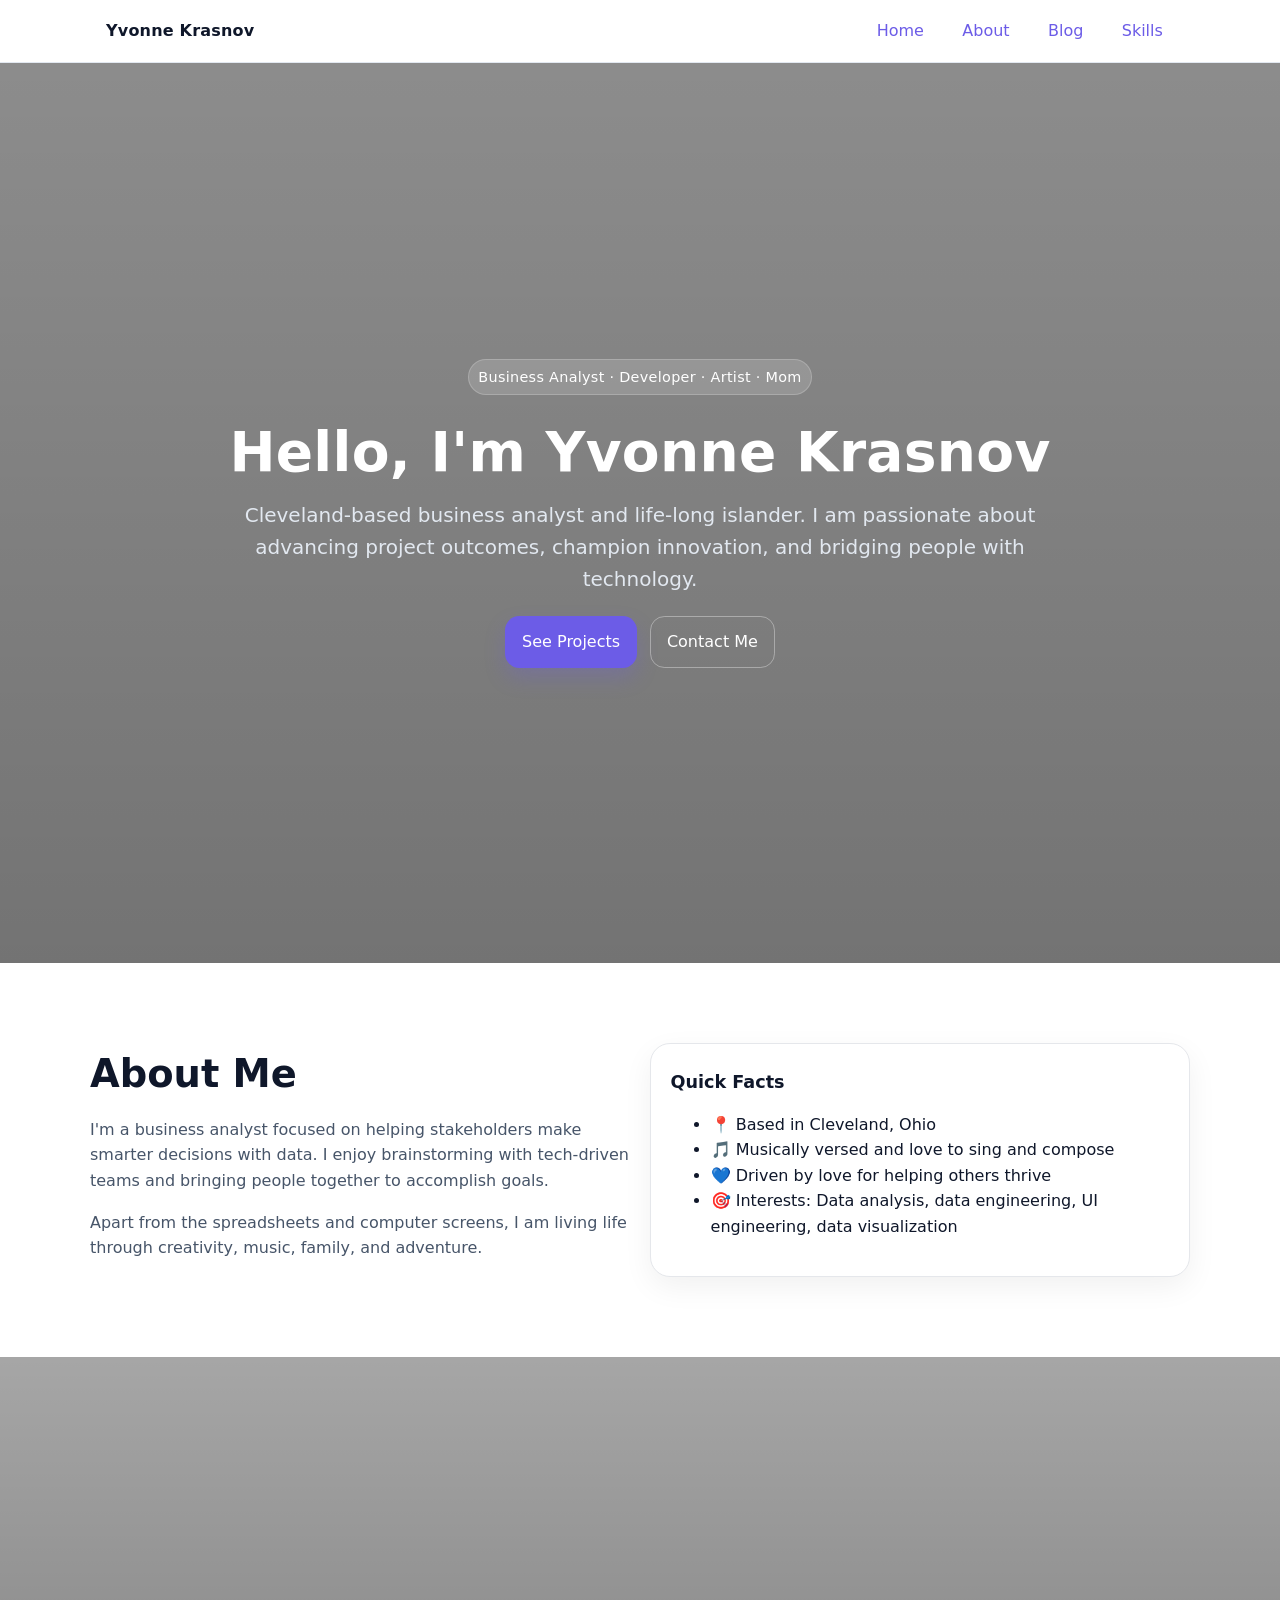
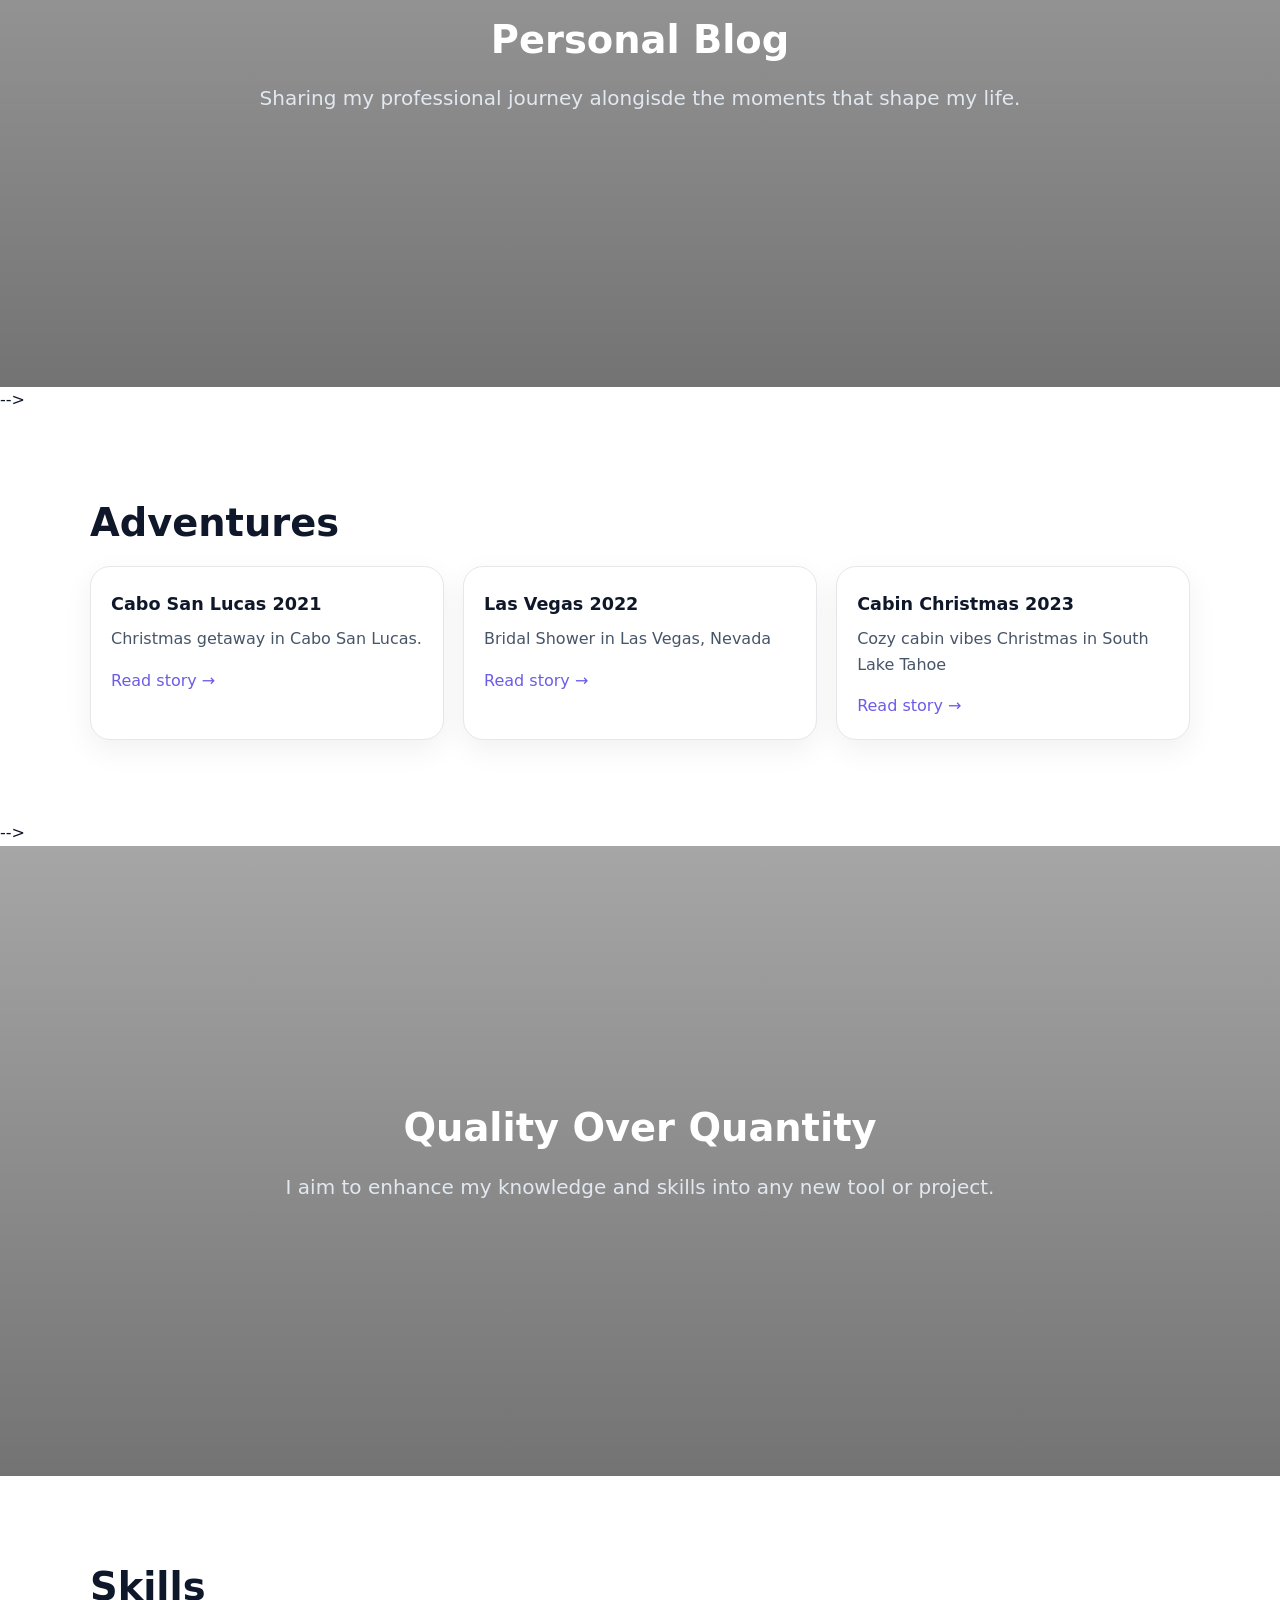
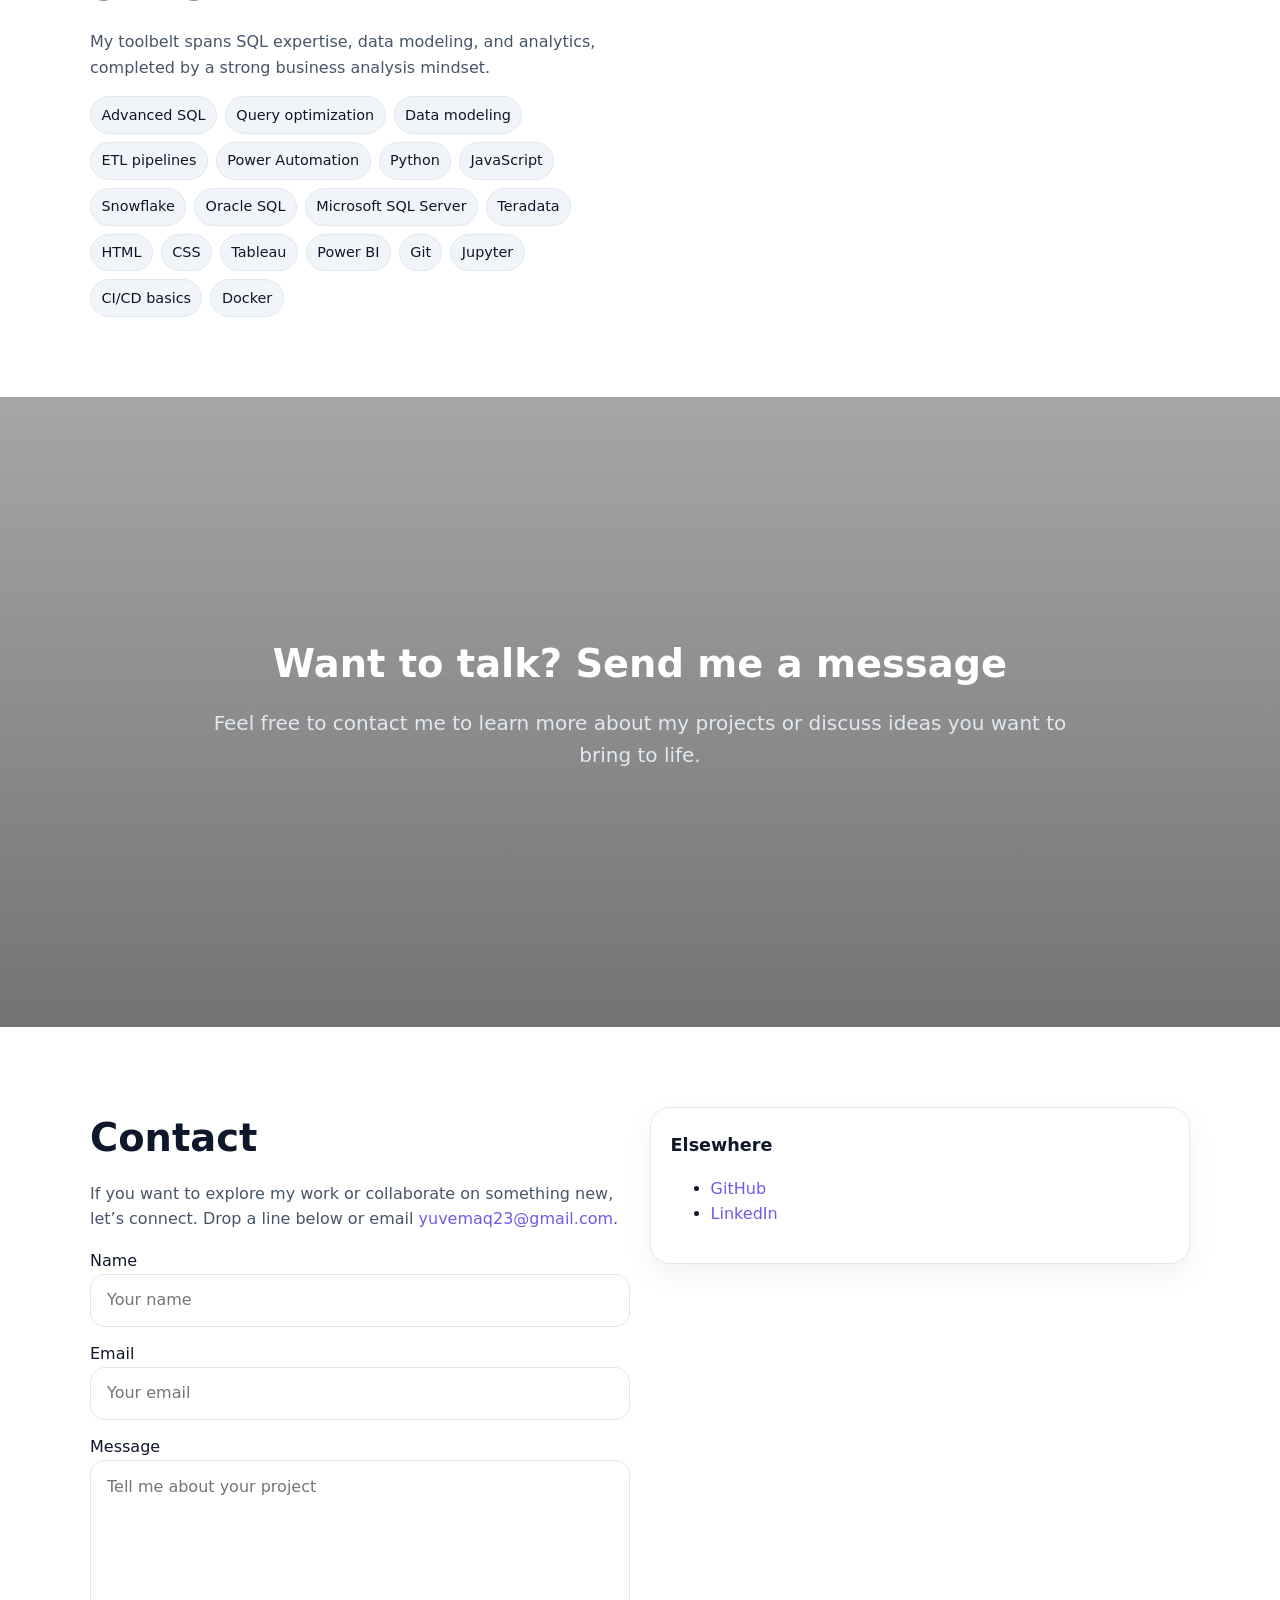
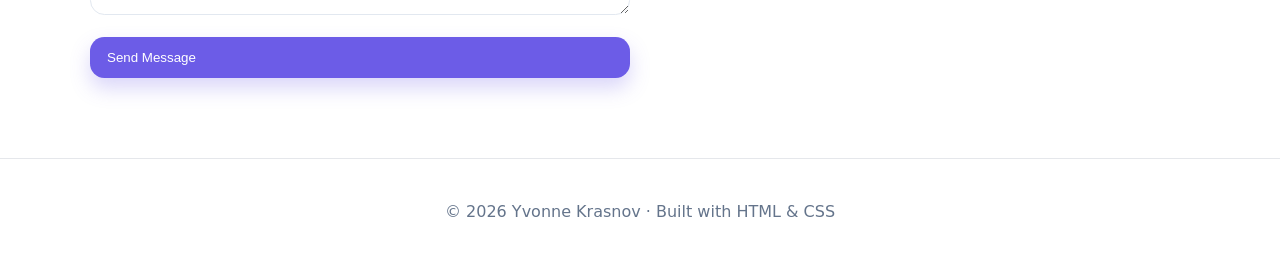
==== index.html @ e279a7be "Commit Changes" ====
<!DOCTYPE html>
<html lang="en-GB" prefix="og: http://ogp.me/ns#" class="is-chrome is-desktop">
<head>
  <meta charset="utf-8" />
  <meta name="viewport" content="width=device-width, initial-scale=1" />
  <title>YQK Portfolio</title>
  <link rel="icon" href="imag/ico.ico" type="image/x-icon">
  <meta name="description" content="Yvonne Mae Krasnov" />
  <style>
    :root{
      --bg-1: url('imag/Colorado.jpg');
      /* --bg-2: url('imag/computer.jpg'); */
      --bg-3: url('https://images.unsplash.com/photo-1544198365-3b50735043a4?q=80&w=1920&auto=format&fit=crop');
      --bg-4: url('https://images.unsplash.com/photo-1482192596544-9eb780fc7f66?q=80&w=1920&auto=format&fit=crop');

      --brand: #6c5ce7;
      --ink: #0f172a;
      --muted: #475569;
      --paper: #ffffff;
      --ring: rgba(108,92,231,.35);
    }

    /* Base styles */
    * { box-sizing: border-box; }
    html { scroll-behavior: smooth; }
    body {
      margin: 0;
      font: 16px/1.6 system-ui, -apple-system, Segoe UI, Roboto, "Helvetica Neue", Arial, "Noto Sans", "Apple Color Emoji", "Segoe UI Emoji";
      color: var(--ink);
      background: var(--paper);
    }

    a { color: var(--brand); text-decoration: none; }
    a:hover { text-decoration: underline; }

    /* Header */
    header {
      position: sticky; top: 0; z-index: 50;
      backdrop-filter: saturate(1.2) blur(10px);
      background: color-mix(in srgb, white 80%, transparent);
      border-bottom: 1px solid #e2e8f0;
    }
    .nav {
      max-width: 1100px; margin: 0 auto; padding: .75rem 1rem;
      display: flex; align-items: center; justify-content: space-between;
    }
    .brand { font-weight: 800; letter-spacing: .2px; }
    .menu { display: flex; gap: 1rem; }
    .menu a { padding: .4rem .7rem; border-radius: .7rem; }
    .menu a:hover { background: #f1f5f9; text-decoration: none; }

    /* Hero */
    .hero {
      min-height: 100svh; display: grid; place-items: center; text-align: center;
      color: white; position: relative;
      background: var(--bg-1) center/cover fixed no-repeat;
    }
    .hero::after{
      content:""; position:absolute; inset:0; background:linear-gradient(180deg, rgba(0,0,0,.45), rgba(0,0,0,.55));
    }
    .hero-inner{ position: relative; z-index: 1; max-width: 900px; padding: 2rem; }
    .tag { display:inline-block; padding:.35rem .6rem; background:rgba(255,255,255,.15); border:1px solid rgba(255,255,255,.2); border-radius:999px; font-size:.9rem; letter-spacing:.3px; }
    h1 { font-size: clamp(2rem, 4.3vw, 3.6rem); margin: .8rem 0 .2rem; letter-spacing: .3px; }
    .lead { font-size: clamp(1rem, 1.8vw, 1.25rem); color: #e2e8f0; margin-bottom: 1.3rem; }
    .cta {
      display: inline-flex; gap: .8rem; flex-wrap: wrap; justify-content:center;
    }
    .btn { display:inline-flex; align-items:center; gap:.5rem; border-radius: .9rem; padding:.75rem 1rem; border:1px solid rgba(255,255,255,.35); color:white; }
    .btn.primary { background: var(--brand); border-color: transparent; box-shadow: 0 10px 20px rgba(108,92,231,.25); }
    .btn:hover { filter: brightness(1.05); text-decoration: none; }

    /* Parallax sections */
    .parallax {
      min-height: 70svh; display: grid; place-items: center; text-align: center; color: white; position: relative;
      background: center/cover fixed no-repeat;
    }
    .parallax::after{ content:""; position:absolute; inset:0; background: linear-gradient(180deg, rgba(0,0,0,.35), rgba(0,0,0,.55)); }
    .parallax > .content { position: relative; z-index:1; padding: 3rem 1rem; max-width: 900px; }

    /* Content sections */
    section.content-block { padding: 5rem 1rem; }
    .wrap { max-width: 1100px; margin: 0 auto; }
    h2 { font-size: clamp(1.5rem, 3.6vw, 2.4rem); margin: 0 0 .75rem; }
    p { margin: 0 0 1rem; color: var(--muted); }

    /* Cards */
    .grid {
      display: grid; gap: 1.2rem; grid-template-columns: repeat(12, 1fr);
    }
    .col-4 { grid-column: span 4; }
    .col-6 { grid-column: span 6; }
    .card {
      background: white; border: 1px solid #e5e7eb; border-radius: 1.25rem; padding: 1.25rem;
      box-shadow: 0 10px 30px rgba(2,6,23,.06);
    }
    .card h3 { margin: .2rem 0 .5rem; font-size: 1.1rem; }

    /* Skills pills */
    .pills { display:flex; flex-wrap:wrap; gap:.5rem; }
    .pill { padding:.4rem .65rem; border-radius:999px; background:#f1f5f9; border:1px solid #e2e8f0; font-size:.9rem; }

    /* Footer */
    footer { padding: 2.5rem 1rem; border-top: 1px solid #e5e7eb; color: #64748b; text-align:center; }

    /* Forms */
    form { display:grid; gap: .9rem; }
    input, textarea { width:100%; padding:.8rem 1rem; border-radius:.9rem; border:1px solid #e2e8f0; font: inherit; }
    input:focus, textarea:focus { outline: 2px solid var(--ring); border-color: var(--brand); }

    /* Responsive */
    @media (max-width: 1024px){ .col-4{grid-column: span 6;} .col-6{grid-column: span 12;} }
    @media (max-width: 640px){ .grid{grid-template-columns: 1fr;} .col-4,.col-6{grid-column: auto;} }

    /* Accessibility: reduce motion */
    @media (prefers-reduced-motion: reduce){
      html { scroll-behavior: auto; }
      .btn, .card { transition: none !important; }
    }

    /* Mobile fallback: fixed backgrounds can be janky on some devices */
    @media (max-width: 767px){
      .hero, .parallax { background-attachment: scroll; }
    }
  </style>
</head>
<body>
  <header>
    <nav class="nav" aria-label="Primary">
      <div class="brand">Yvonne Krasnov</div>
      <div class="menu">
        <a href="#home">Home</a>
        <a href="#about">About</a>
        <a href="#blog">Blog</a>
        <!-- <a href="#projects">Projects</a> -->
        <a href="#skills">Skills</a>
      </div>
    </nav>
  </header>

  <!-- Hero Parallax -->
  <section class="hero" role="banner">
    <div class="hero-inner">
      <span class="tag">Business Analyst · Developer · Artist · Mom</span>
      <h1>Hello, I'm <span style="white-space:nowrap;">Yvonne Krasnov</span></h1>
      <p class="lead">Cleveland-based business analyst and life-long islander. I am passionate about advancing project outcomes, champion innovation, and bridging people with technology.</p>
      <div class="cta">
        <a class="btn primary" href="#projects" aria-label="See my projects">See Projects</a>
        <a class="btn" href="#contact" aria-label="Contact me">Contact Me</a>
      </div>
    </div>
  </section>

  <!-- About -->
  <section id="about" class="content-block">
    <div class="wrap grid">
      <div class="col-6">
        <h2>About Me</h2>
        <p>I'm a business analyst focused on helping stakeholders make smarter decisions with data. I enjoy brainstorming with tech-driven teams and bringing people together to accomplish goals.</p>
        <p>Apart from the spreadsheets and computer screens, I am living life through creativity, music, family, and adventure.</p>
      </div>
      <div class="col-6">
        <div class="card" aria-label="Quick facts">
          <h3>Quick Facts</h3>
          <ul>
            <li>📍 Based in Cleveland, Ohio</li>
            <li>🎵 Musically versed and love to sing and compose</li>
            <li>💙 Driven by love for helping others thrive</li>
            <li>🎯 Interests: Data analysis, data engineering, UI engineering, data visualization</li>
          </ul>
        </div>
      </div>
    </div>
  </section>

  <!-- Parallax Panel 2 -->
  <!-- <section class="parallax" style="background-image: var(--bg-2);">
    <div class="content">
      <h2>Personal Projects</h2>
      <p class="lead">I'm always thinking of ways to make others' lives easier. As a result, many of my personal projects are created with practical applications in mind. Of course, my creative side allows me to balance practicality with imaginative exploration.</p>
    </div>
  </section> -->

  <!-- Projects -->
  <!-- <section id="projects" class="content-block" aria-labelledby="projects-title">
    <div class="wrap">
      <h2 id="projects-title">Selected Projects</h2>
      <div class="grid">
        <article class="card col-4">
          <h3>Project One</h3>
          <p>NANI</p>
          <a href="#">View case study →</a>
        </article>
        <article class="card col-4">
          <h3>Project Two</h3>
          <p>Project two.</p>
          <a href="#">View project →</a>
        </article>
        <article class="card col-4">
          <h3>Project Three</h3>
          <p>Project three.</p>
          <a href="#">View repo →</a>
        </article>
      </div>
    </div>
  </section> -->

  <!-- Parallax Panel 3 -->
  <section class="parallax" style="background-image: url(imag/japanesegarden.jpg);">
    <div class="content">
      <h2>Personal Blog</h2>
      <p class="lead">Sharing my professional journey alongisde the moments that shape my life.</p>
    </div>
  </section> -->

  <!-- Blog -->
  <section id="blog" class="content-block" aria-labelledby="blog-title">
    <div class="wrap">
      <h2 id="blog-title">Adventures</h2>
      <div class="grid">
        <article class="card col-4">
          <h3>Cabo San Lucas 2021</h3>
          <p>Christmas getaway in Cabo San Lucas.</p>
          <a href="cabos_blog.html">Read story →</a>
        </article>
        <article class="card col-4">
          <h3>Las Vegas 2022</h3>
          <p>Bridal Shower in Las Vegas, Nevada</p>
          <a href="las_vegas_blog.html">Read story →</a>
        </article>
        <article class="card col-4">
          <h3>Cabin Christmas 2023</h3>
          <p>Cozy cabin vibes Christmas in South Lake Tahoe</p>
          <a href="cabin_christmas.html">Read story →</a>
        </article>
      </div>
    </div>
  </section> -->

  <!-- Parallax Panel 4 -->
  <section class="parallax" style="background-image: url(imag/meditate.jpg);">
    <div class="content">
      <h2>Quality Over Quantity</h2>
      <p class="lead">I aim to enhance my knowledge and skills into any new tool or project.</p>
    </div>
  </section>

  <!-- Skills -->
  <section id="skills" class="content-block">
    <div class="wrap grid">
      <div class="col-6">
        <h2>Skills</h2>
        <p>My toolbelt spans SQL expertise, data modeling, and analytics, completed by a strong business analysis mindset.</p>
        <div class="pills" aria-label="Skill list">
          <span class="pill">Advanced SQL</span>
          <span class="pill">Query optimization</span>
          <span class="pill">Data modeling</span>
          <span class="pill">ETL pipelines</span>
          <span class="pill">Power Automation</span>
          <span class="pill">Python</span>
          <span class="pill">JavaScript</span>
          <span class="pill">Snowflake</span>
          <span class="pill">Oracle SQL</span>
          <span class="pill">Microsoft SQL Server</span>
          <span class="pill">Teradata</span>
          <span class="pill">HTML</span>
          <span class="pill">CSS</span>
          <span class="pill">Tableau</span>
          <span class="pill">Power BI</span>
          <span class="pill">Git</span>
          <span class="pill">Jupyter</span>
          <span class="pill">CI/CD basics</span>
          <span class="pill">Docker</span>
        </div>
      </div>
      <!-- <div class="col-6">
        <div class="card">
          <h3>Services</h3>
          <ul>
            <li>UX engineering & prototyping</li>
            <li>Design systems & component libraries</li>
            <li>Performance + accessibility audits</li>
          </ul>
        </div>
      </div>
    </div> -->
  </section>

  <!-- Parallax Panel 4 -->
  <section class="parallax" style="background-image: url(imag/computer.jpg);">
    <div class="content">
      <h2>Want to talk? Send me a message</h2>
      <p class="lead">Feel free to contact me to learn more about my projects or discuss ideas you want to bring to life.</p>
    </div>
  </section>

  <!-- Contact -->
  <section id="contact" class="content-block">
    <div class="wrap grid">
      <div class="col-6">
        <h2>Contact</h2>
        <p>If you want to explore my work or collaborate on something new, let’s connect. Drop a line below or email <a href="mailto:yuvemaq23@gmail.com">yuvemaq23@gmail.com</a>.</p>
        <form onsubmit="event.preventDefault(); alert('Thanks! This demo form does not submit.');">
          <label>
            <span class="sr-only">Name</span>
            <input type="text" name="name" placeholder="Your name" required />
          </label>
          <label>
            <span class="sr-only">Email</span>
            <input type="email" name="email" placeholder="Your email" required />
          </label>
          <label>
            <span class="sr-only">Message</span>
            <textarea name="message" rows="5" placeholder="Tell me about your project" required></textarea>
          </label>
          <button class="btn primary" type="submit">Send Message</button>
        </form>
      </div>
      <div class="col-6">
        <div class="card">
          <h3>Elsewhere</h3>
          <ul>
            <li><a href="https://github.com/yuvemaq">GitHub</a></li>
            <li><a href="https://www.linkedin.com/in/yvonnemaek/">LinkedIn</a></li>
          </ul>
        </div>
      </div>
    </div>
  </section>

  <footer>
    © <span id="y"></span> Yvonne Krasnov · Built with HTML & CSS
  </footer>

  <script>
    // Tiny helper to keep the footer year current (no framework needed)
    document.getElementById('y').textContent = new Date().getFullYear();
  </script>
</body>
</html>
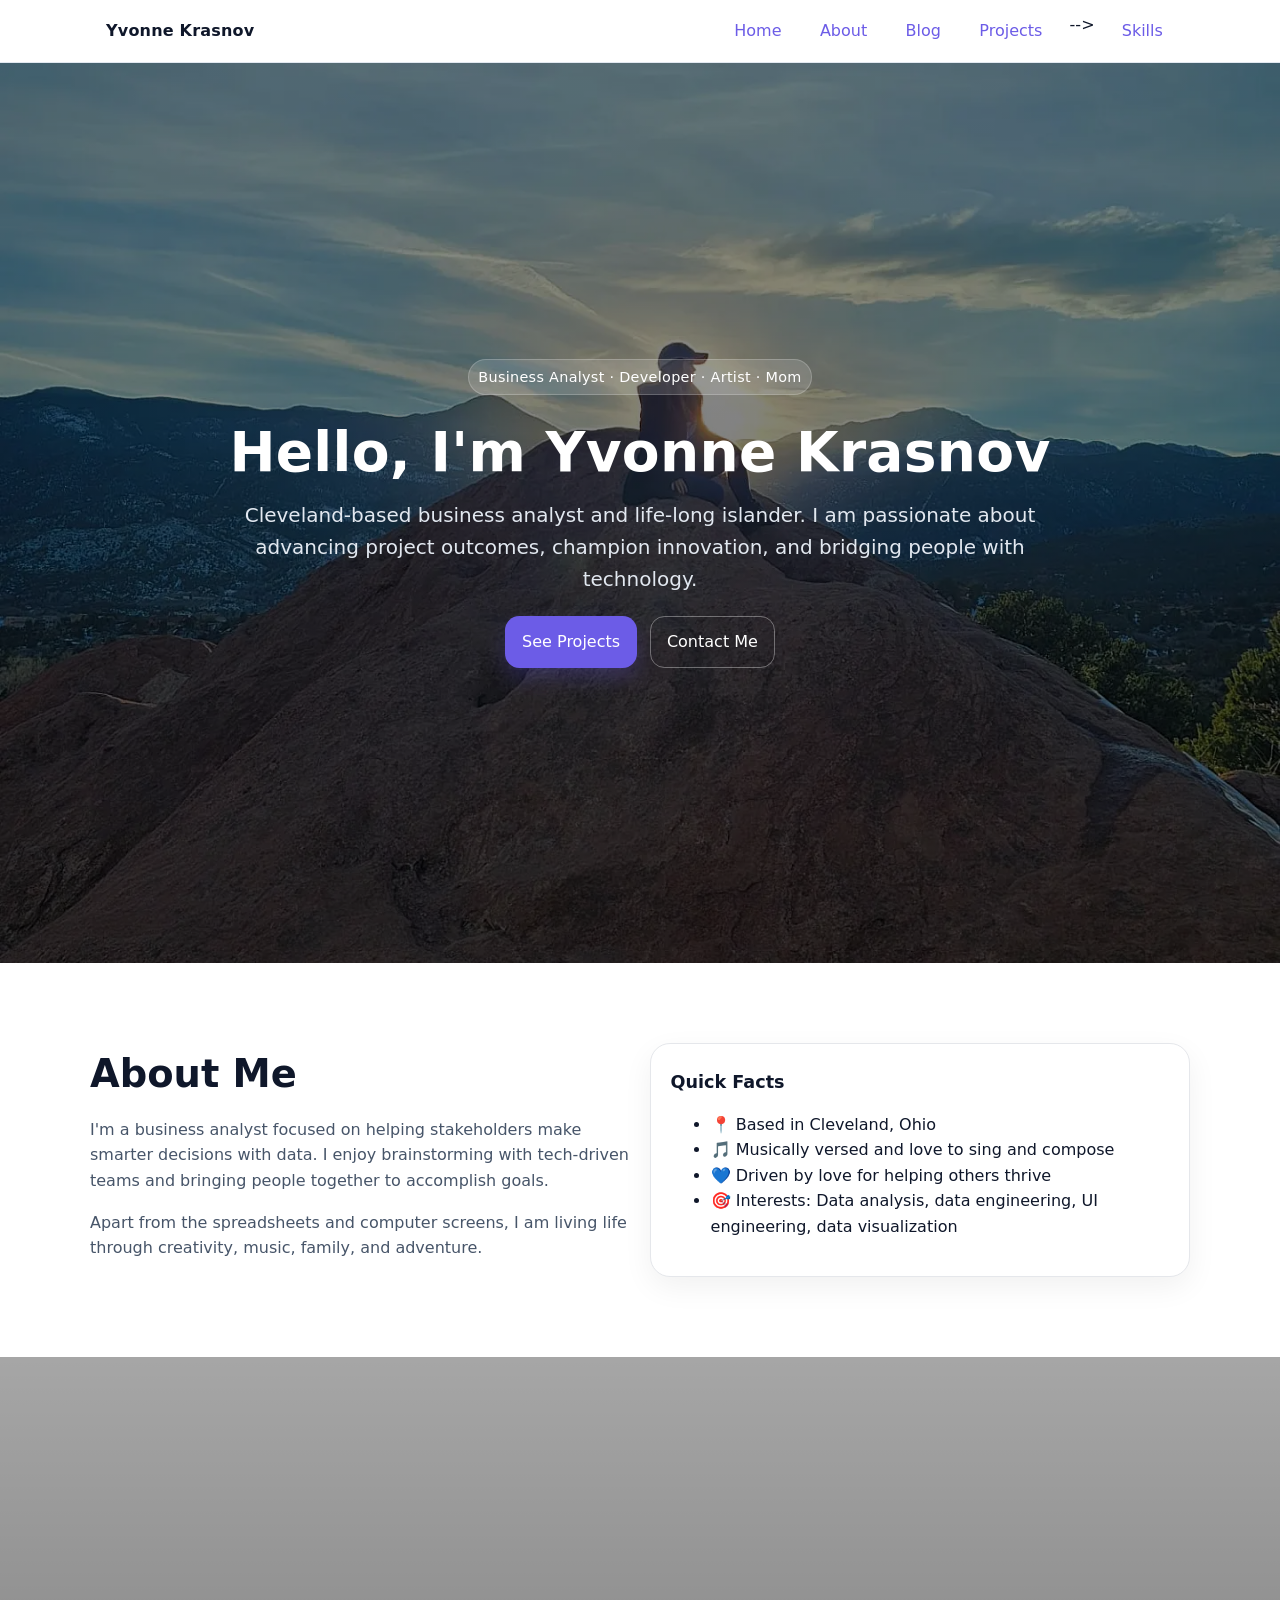
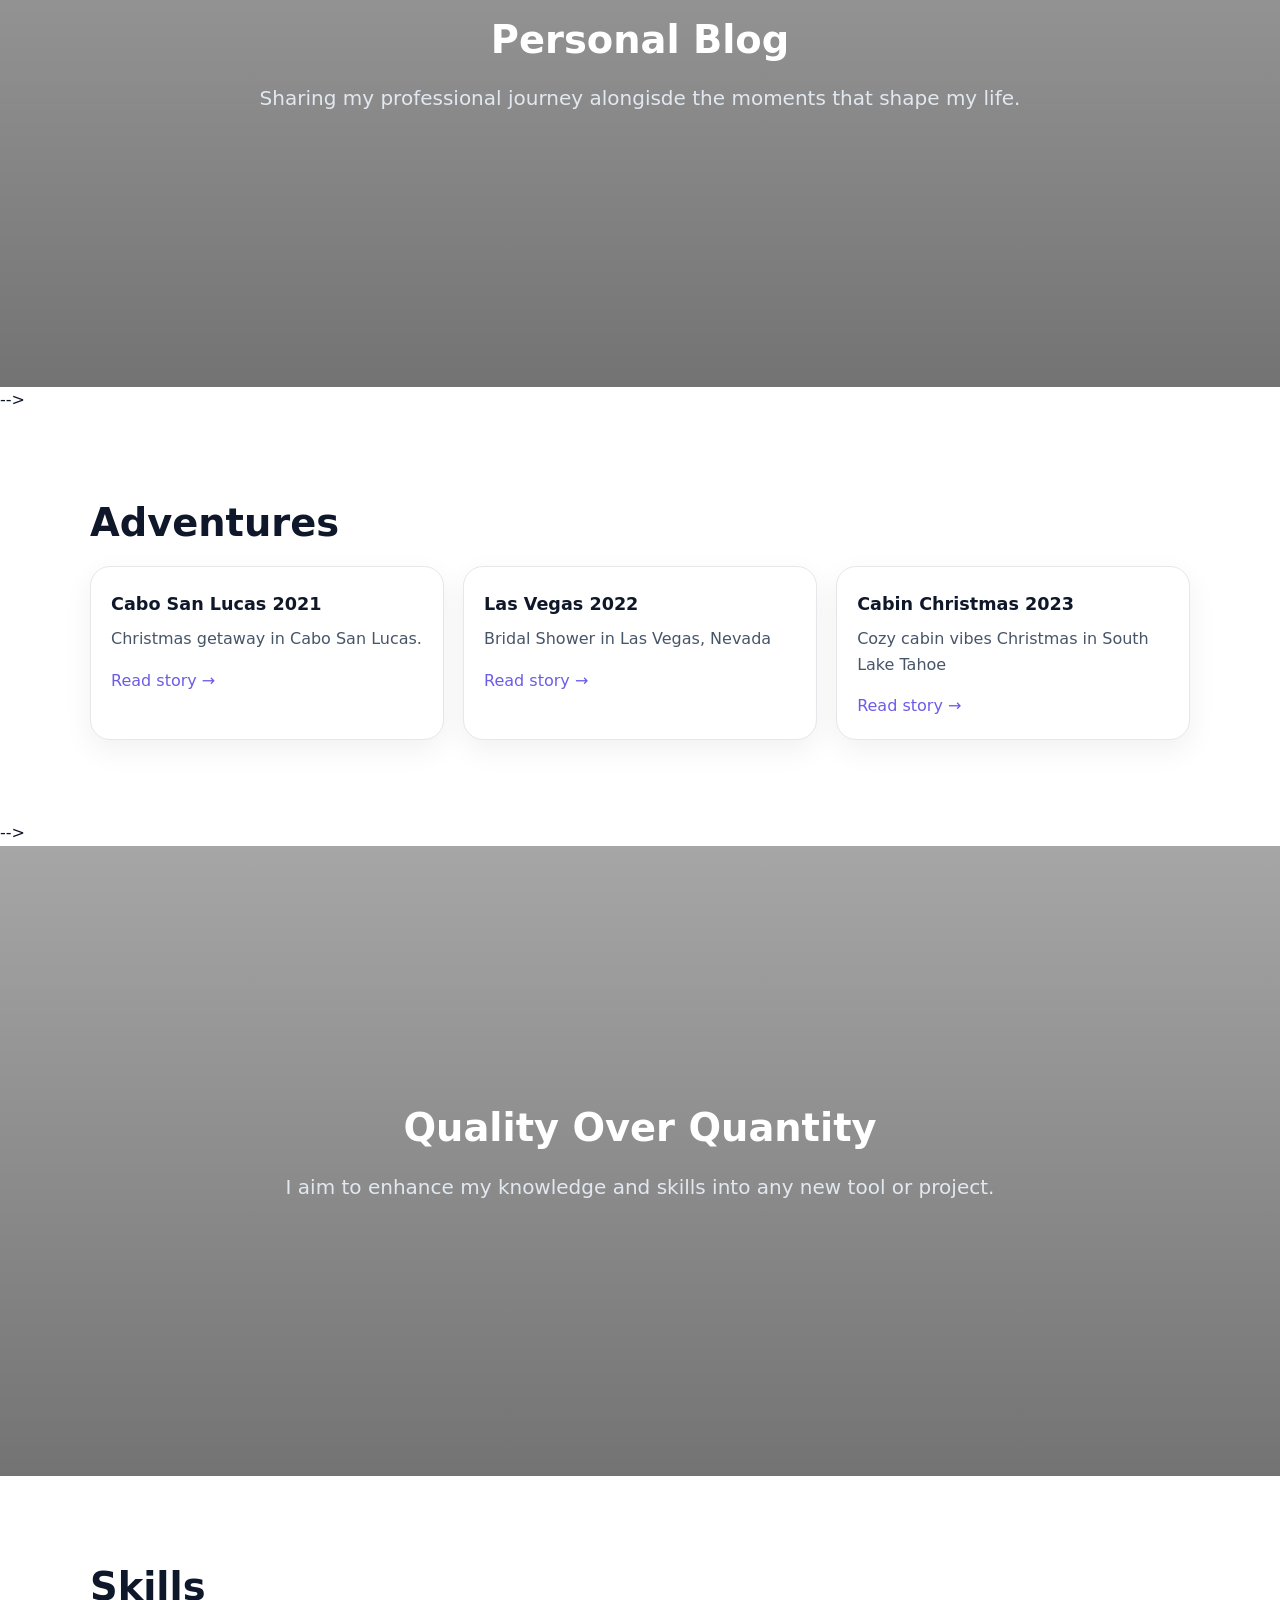
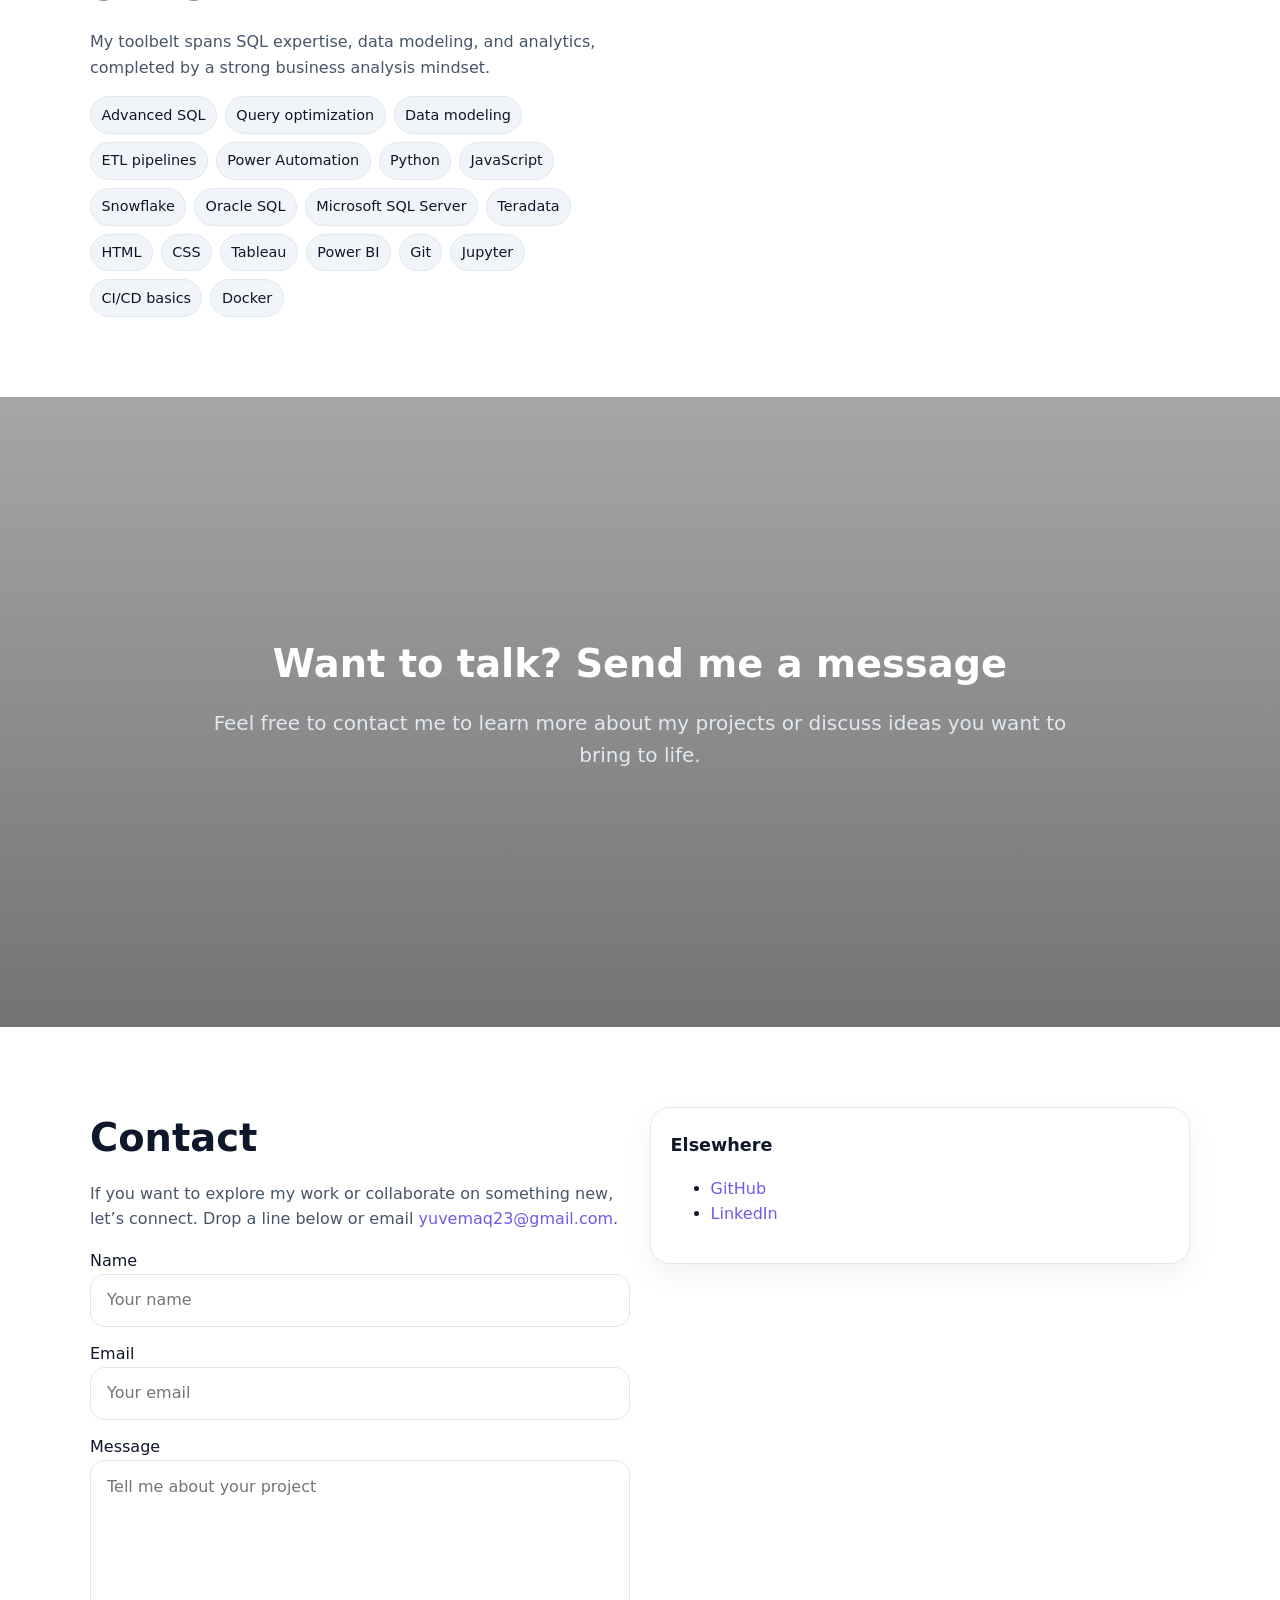
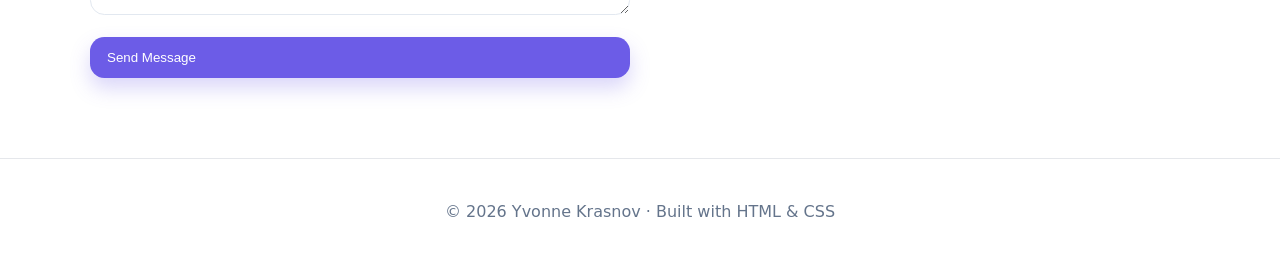
==== commit 3bd8ba66: "Update index.html" ====
--- a/index.html
+++ b/index.html
@@ -131,7 +131,7 @@
         <a href="#home">Home</a>
         <a href="#about">About</a>
         <a href="#blog">Blog</a>
-        <!-- <a href="#projects">Projects</a> -->
+         <a href="#projects">Projects</a> -->
         <a href="#skills">Skills</a>
       </div>
     </nav>
@@ -337,3 +337,4 @@
   </script>
 </body>
 </html>
+
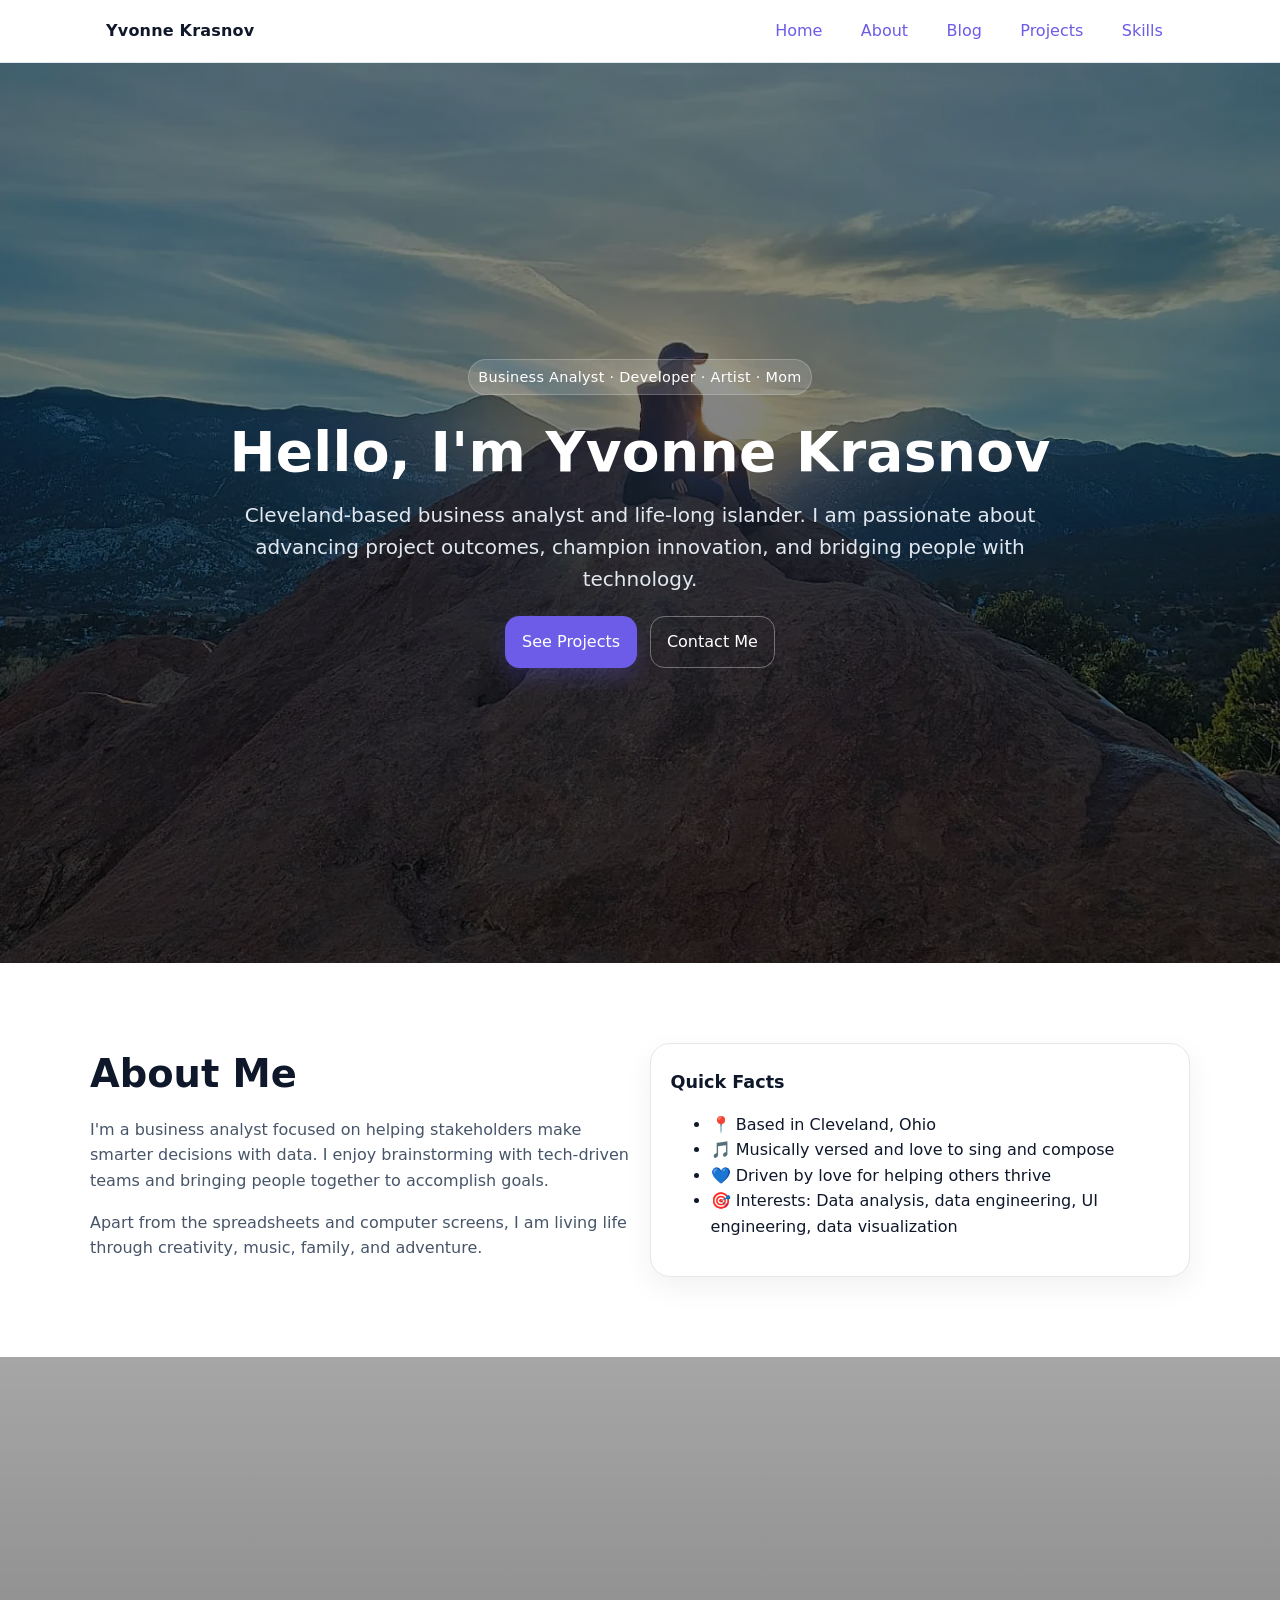
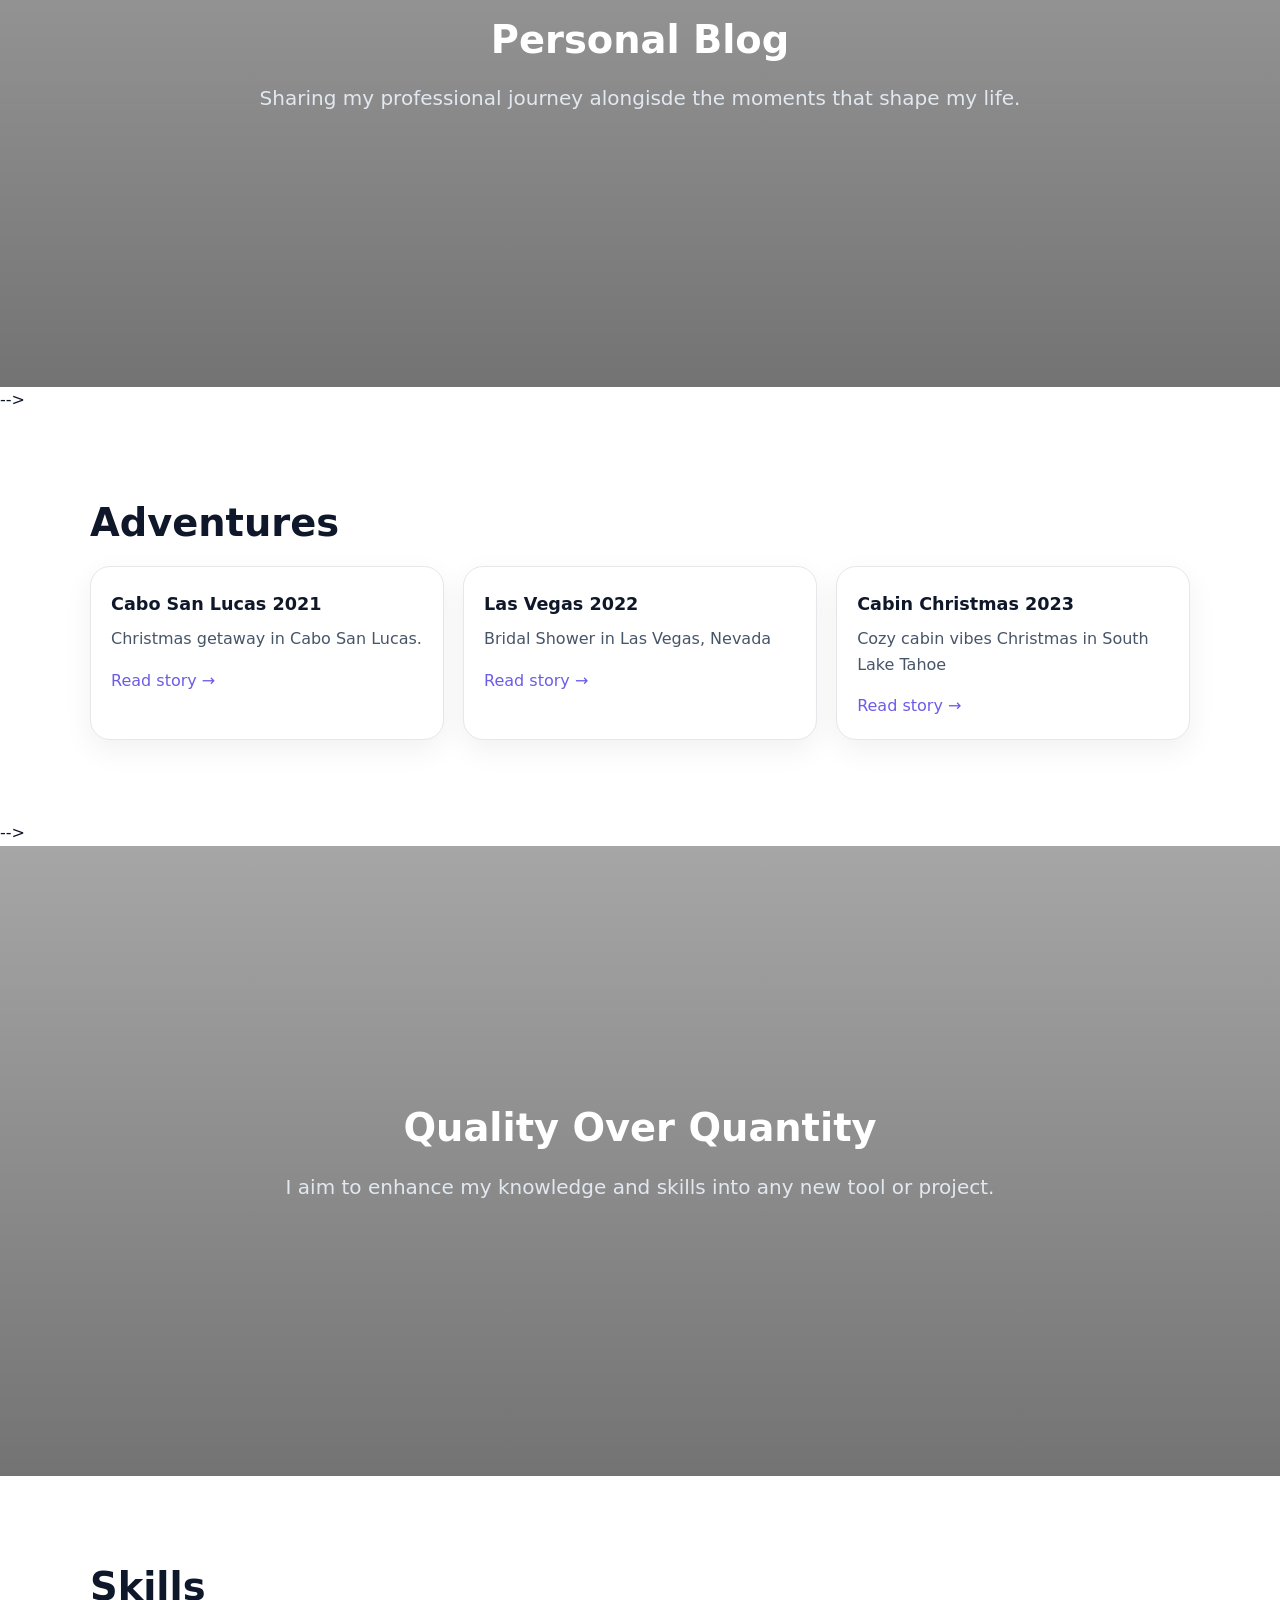
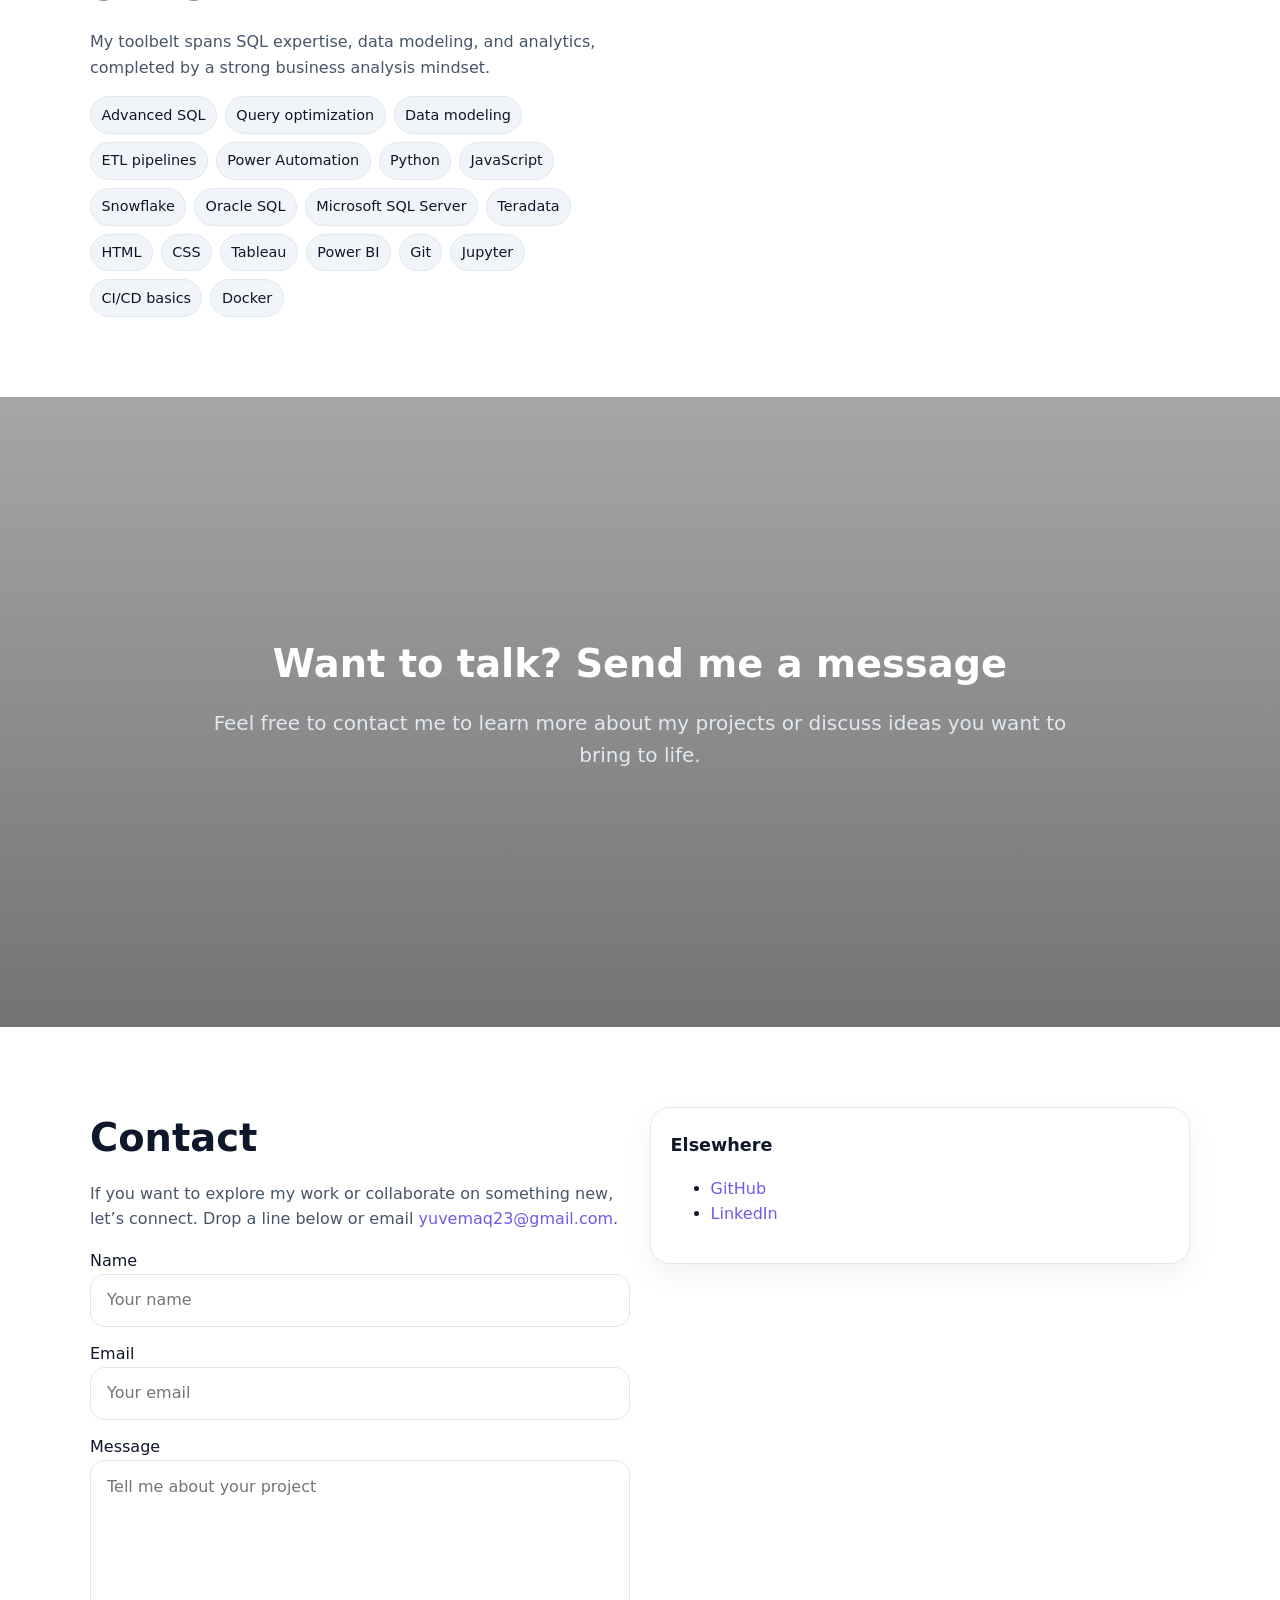
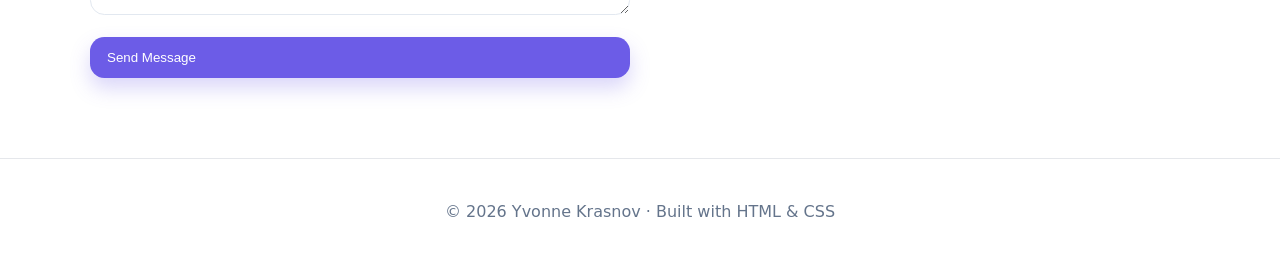
==== commit caa9cbc5: "Update index.html" ====
--- a/index.html
+++ b/index.html
@@ -131,7 +131,7 @@
         <a href="#home">Home</a>
         <a href="#about">About</a>
         <a href="#blog">Blog</a>
-         <a href="#projects">Projects</a> -->
+         <a href="#projects">Projects</a>
         <a href="#skills">Skills</a>
       </div>
     </nav>
@@ -338,3 +338,4 @@
 </body>
 </html>
 
+
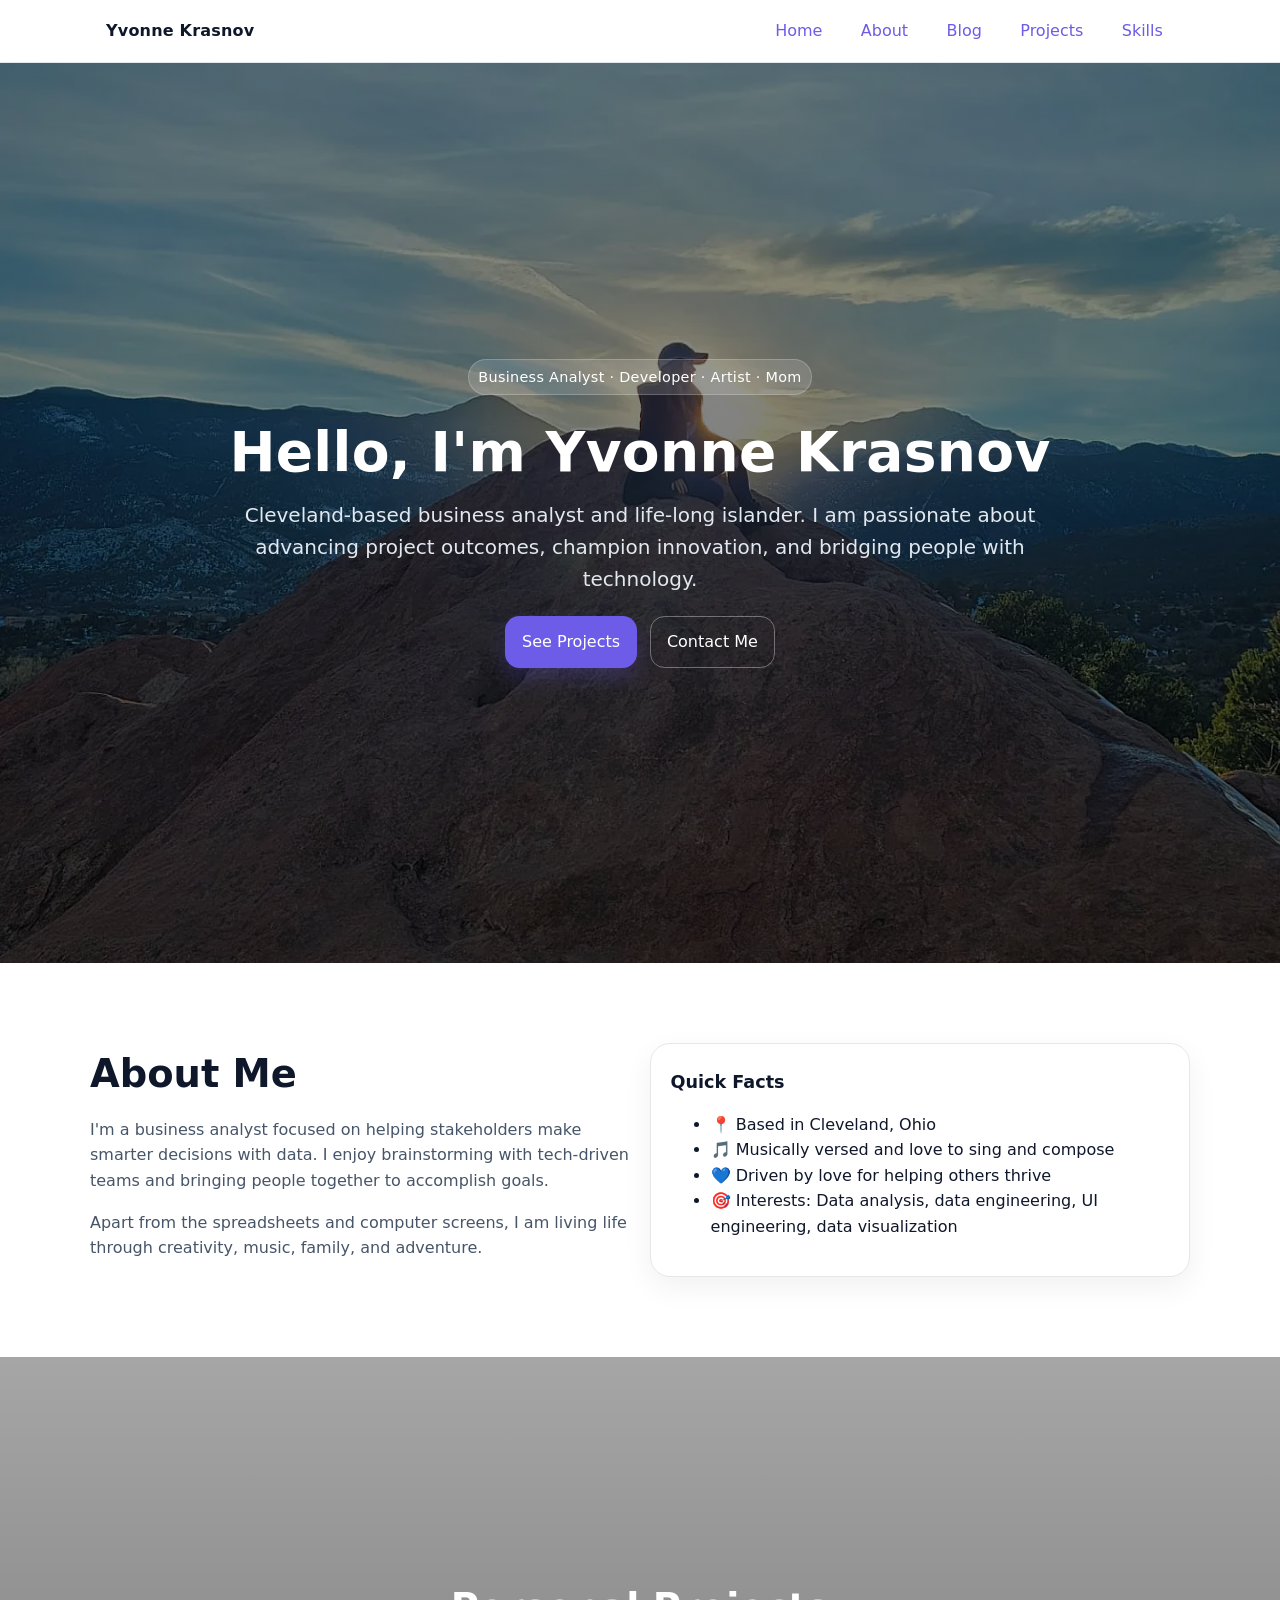
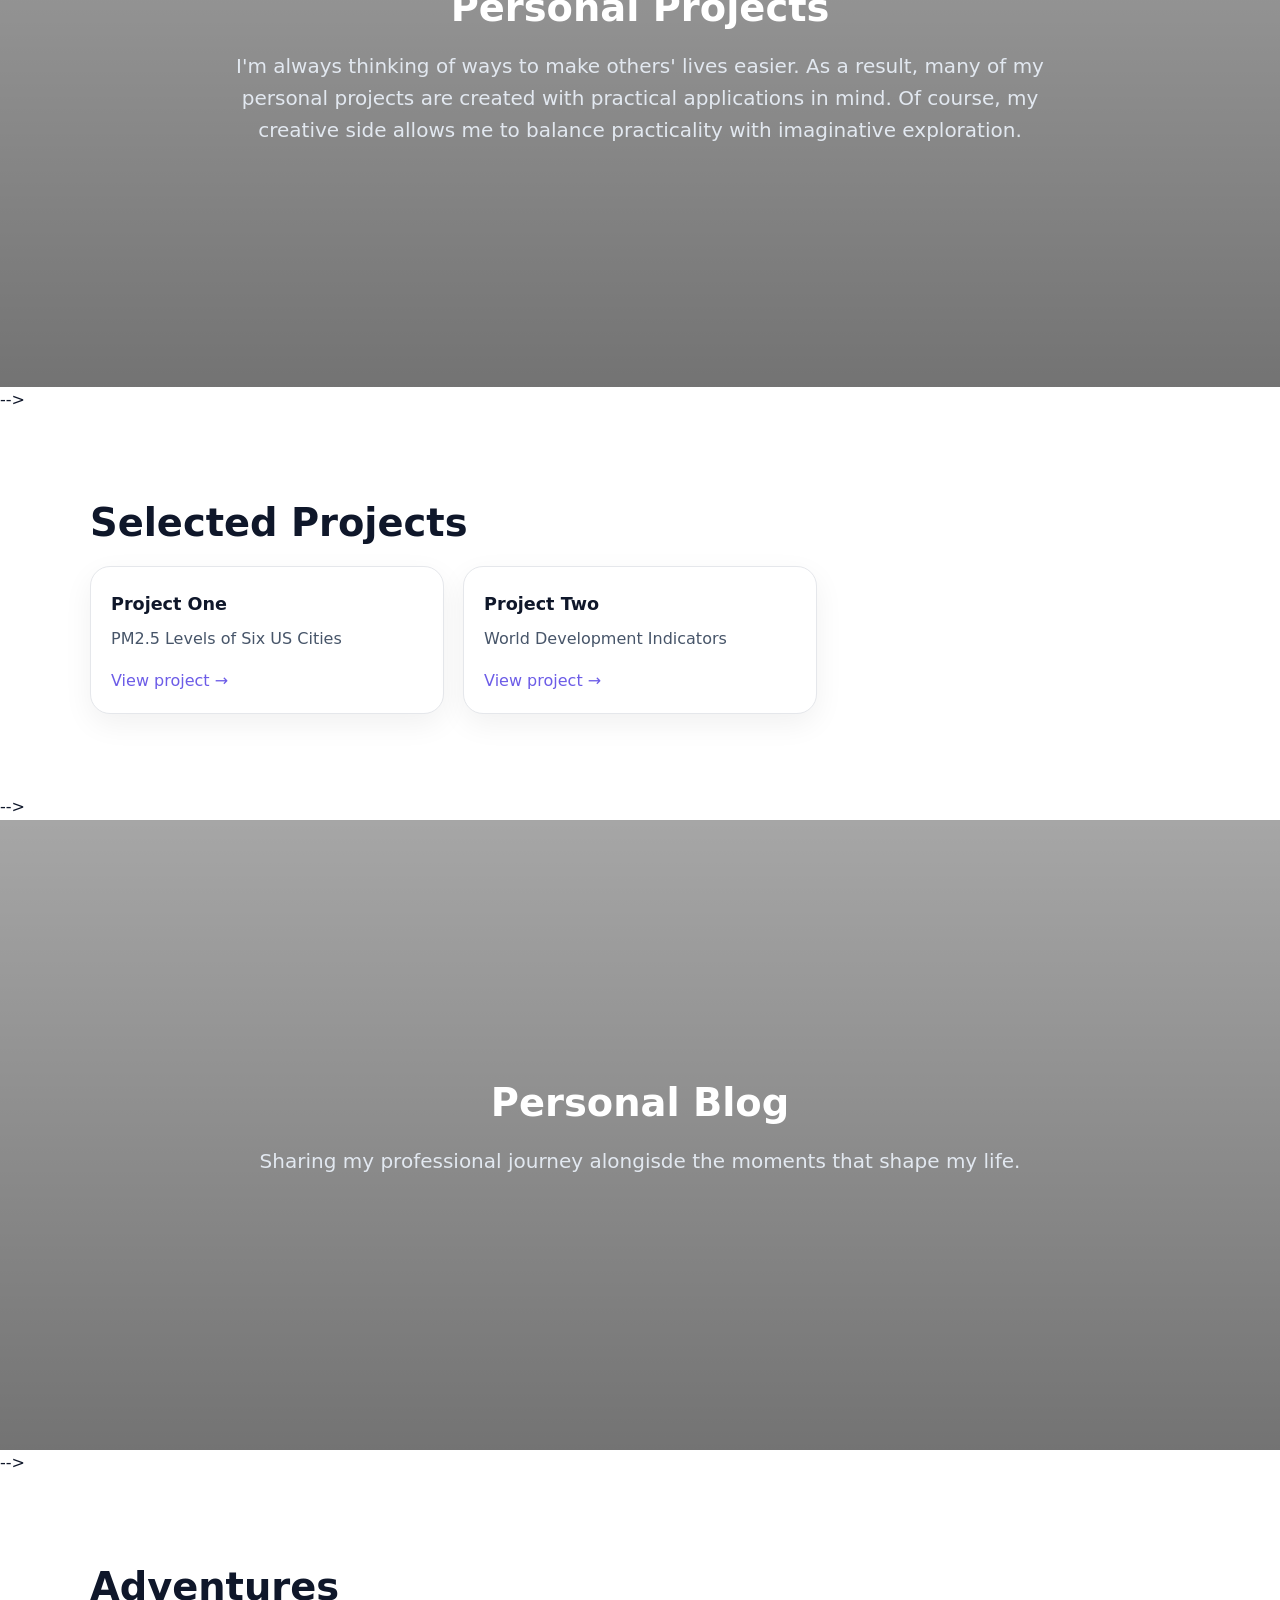
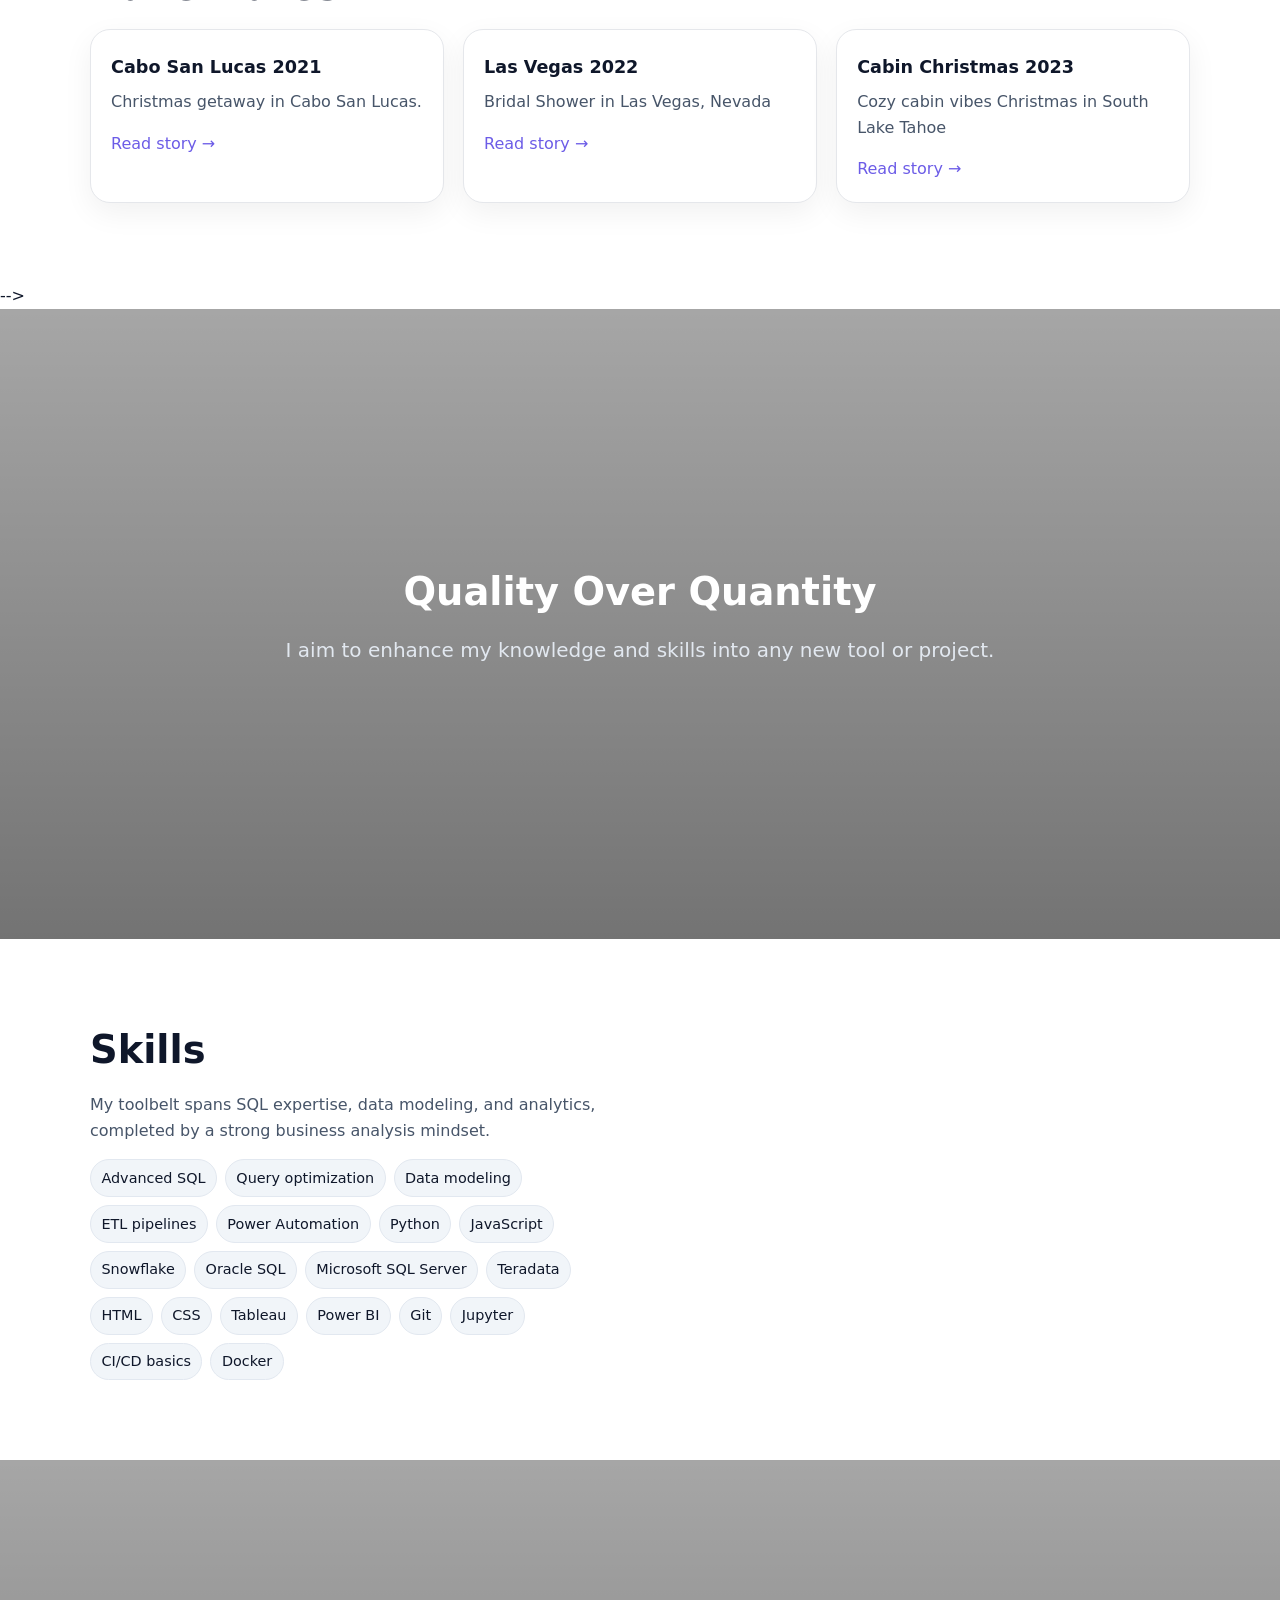
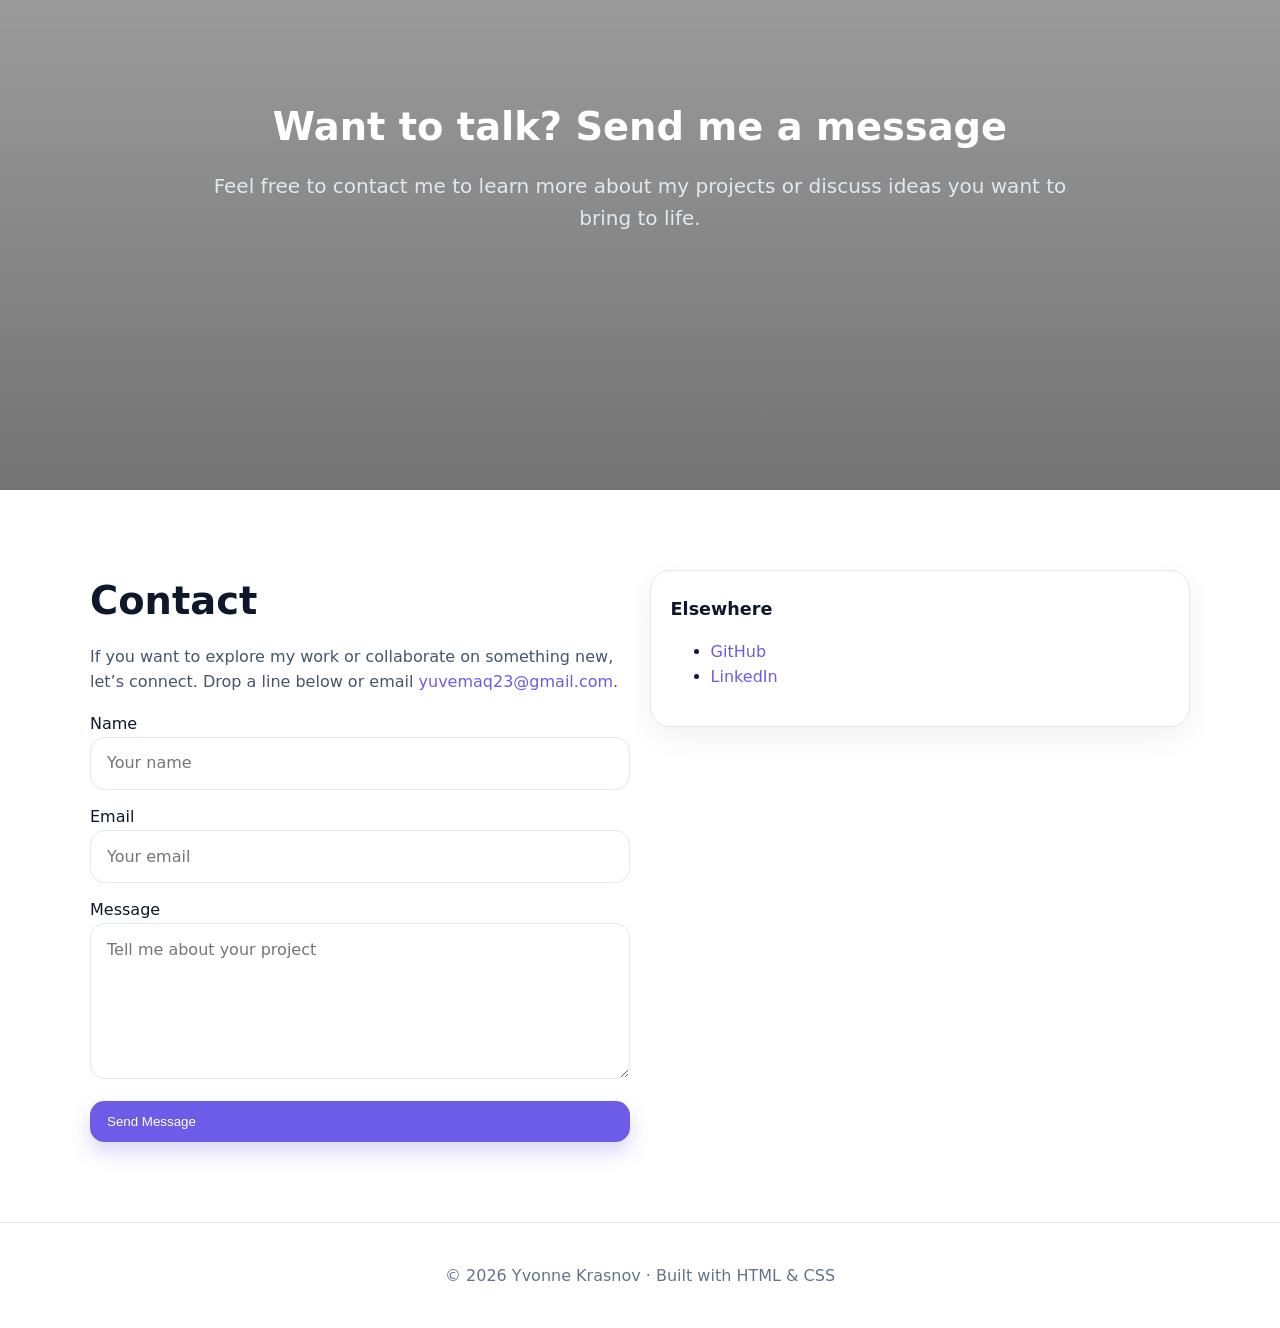
==== commit 257c2bc6: "Update index.html" ====
--- a/index.html
+++ b/index.html
@@ -173,7 +173,7 @@
   </section>
 
   <!-- Parallax Panel 2 -->
-  <!-- <section class="parallax" style="background-image: var(--bg-2);">
+  <section class="parallax" style="background-image: var(--bg-2);">
     <div class="content">
       <h2>Personal Projects</h2>
       <p class="lead">I'm always thinking of ways to make others' lives easier. As a result, many of my personal projects are created with practical applications in mind. Of course, my creative side allows me to balance practicality with imaginative exploration.</p>
@@ -181,25 +181,25 @@
   </section> -->
 
   <!-- Projects -->
-  <!-- <section id="projects" class="content-block" aria-labelledby="projects-title">
+  <section id="projects" class="content-block" aria-labelledby="projects-title">
     <div class="wrap">
       <h2 id="projects-title">Selected Projects</h2>
       <div class="grid">
         <article class="card col-4">
           <h3>Project One</h3>
-          <p>NANI</p>
-          <a href="#">View case study →</a>
+          <p>PM2.5 Levels of Six US Cities</p></p>
+          <a href="tableau_page_one.html">View project →</a>
         </article>
         <article class="card col-4">
           <h3>Project Two</h3>
-          <p>Project two.</p>
-          <a href="#">View project →</a>
-        </article>
-        <article class="card col-4">
+          <p>World Development Indicators</p>
+          <a href="tableau_page_two.html">View project →</a>
+        </article>
+        <!-- <article class="card col-4">
           <h3>Project Three</h3>
           <p>Project three.</p>
           <a href="#">View repo →</a>
-        </article>
+        </article> -->
       </div>
     </div>
   </section> -->
@@ -339,3 +339,4 @@
 </html>
 
 
+
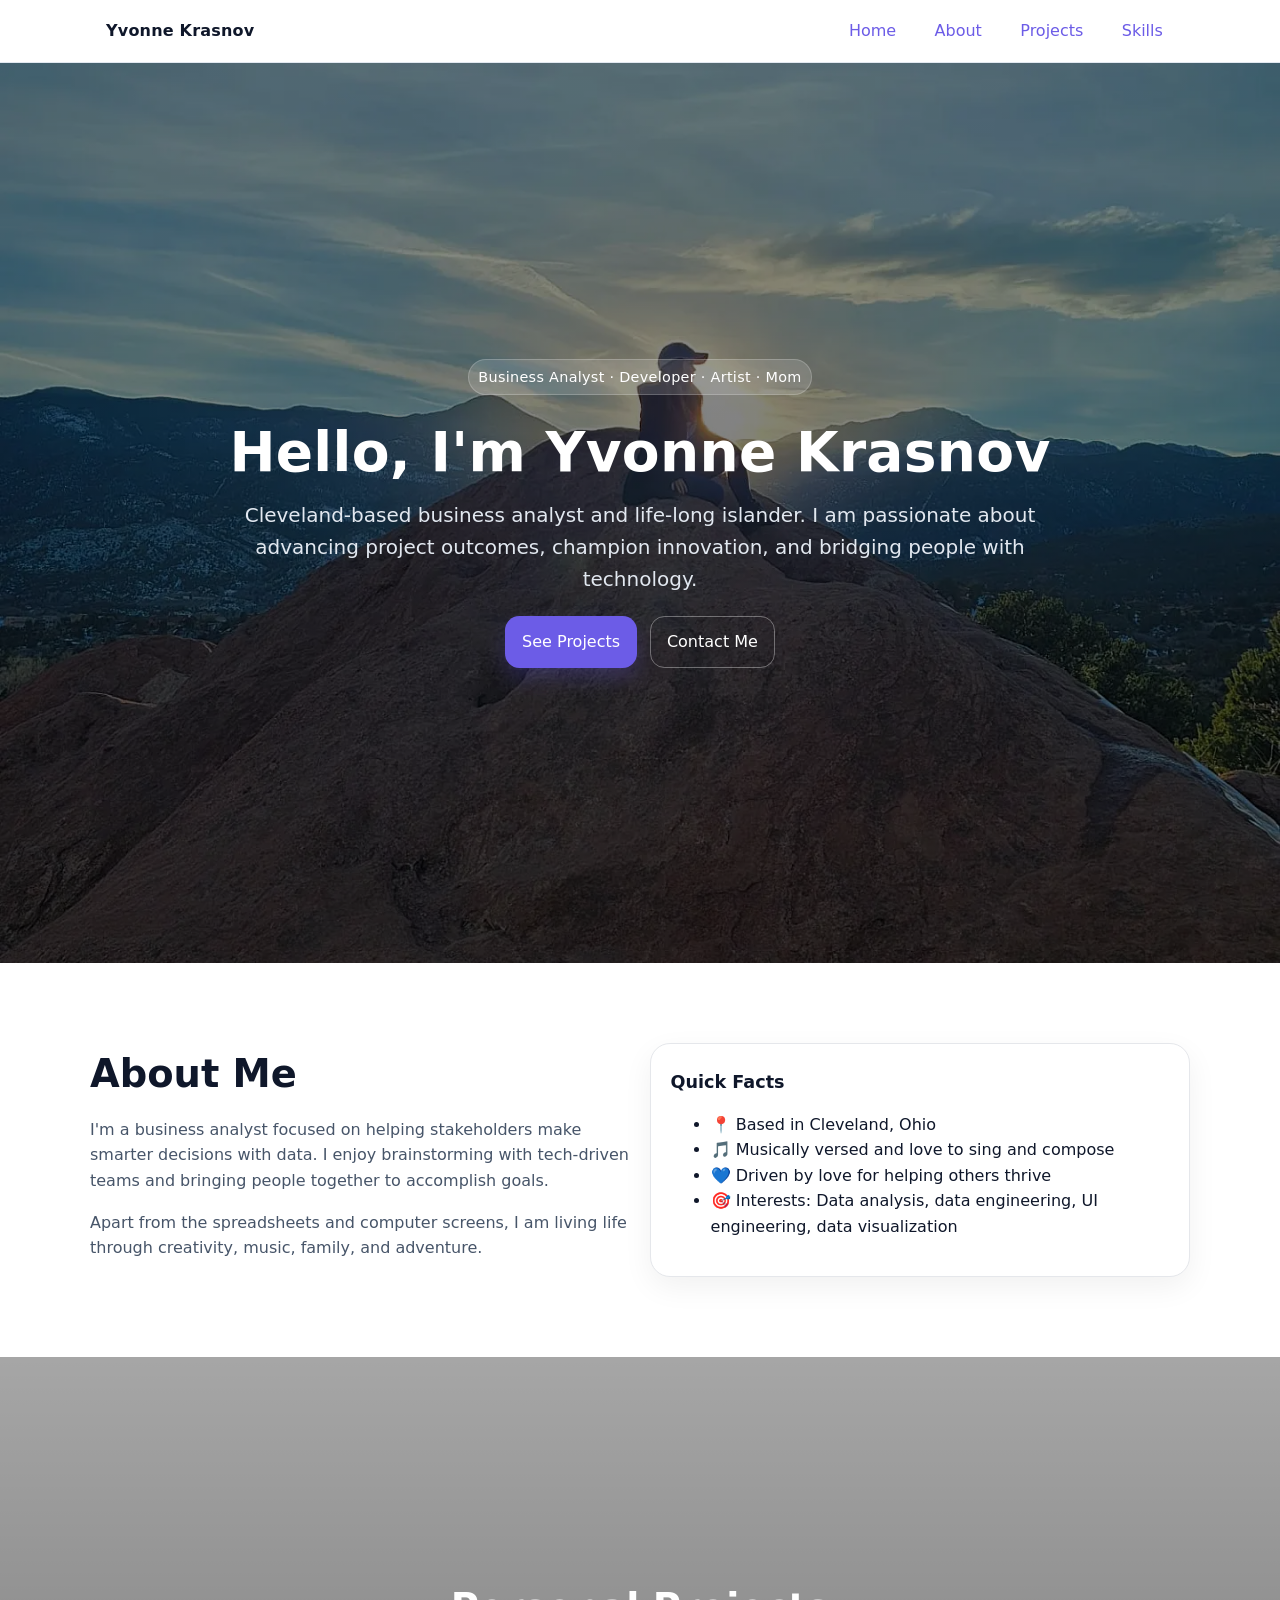
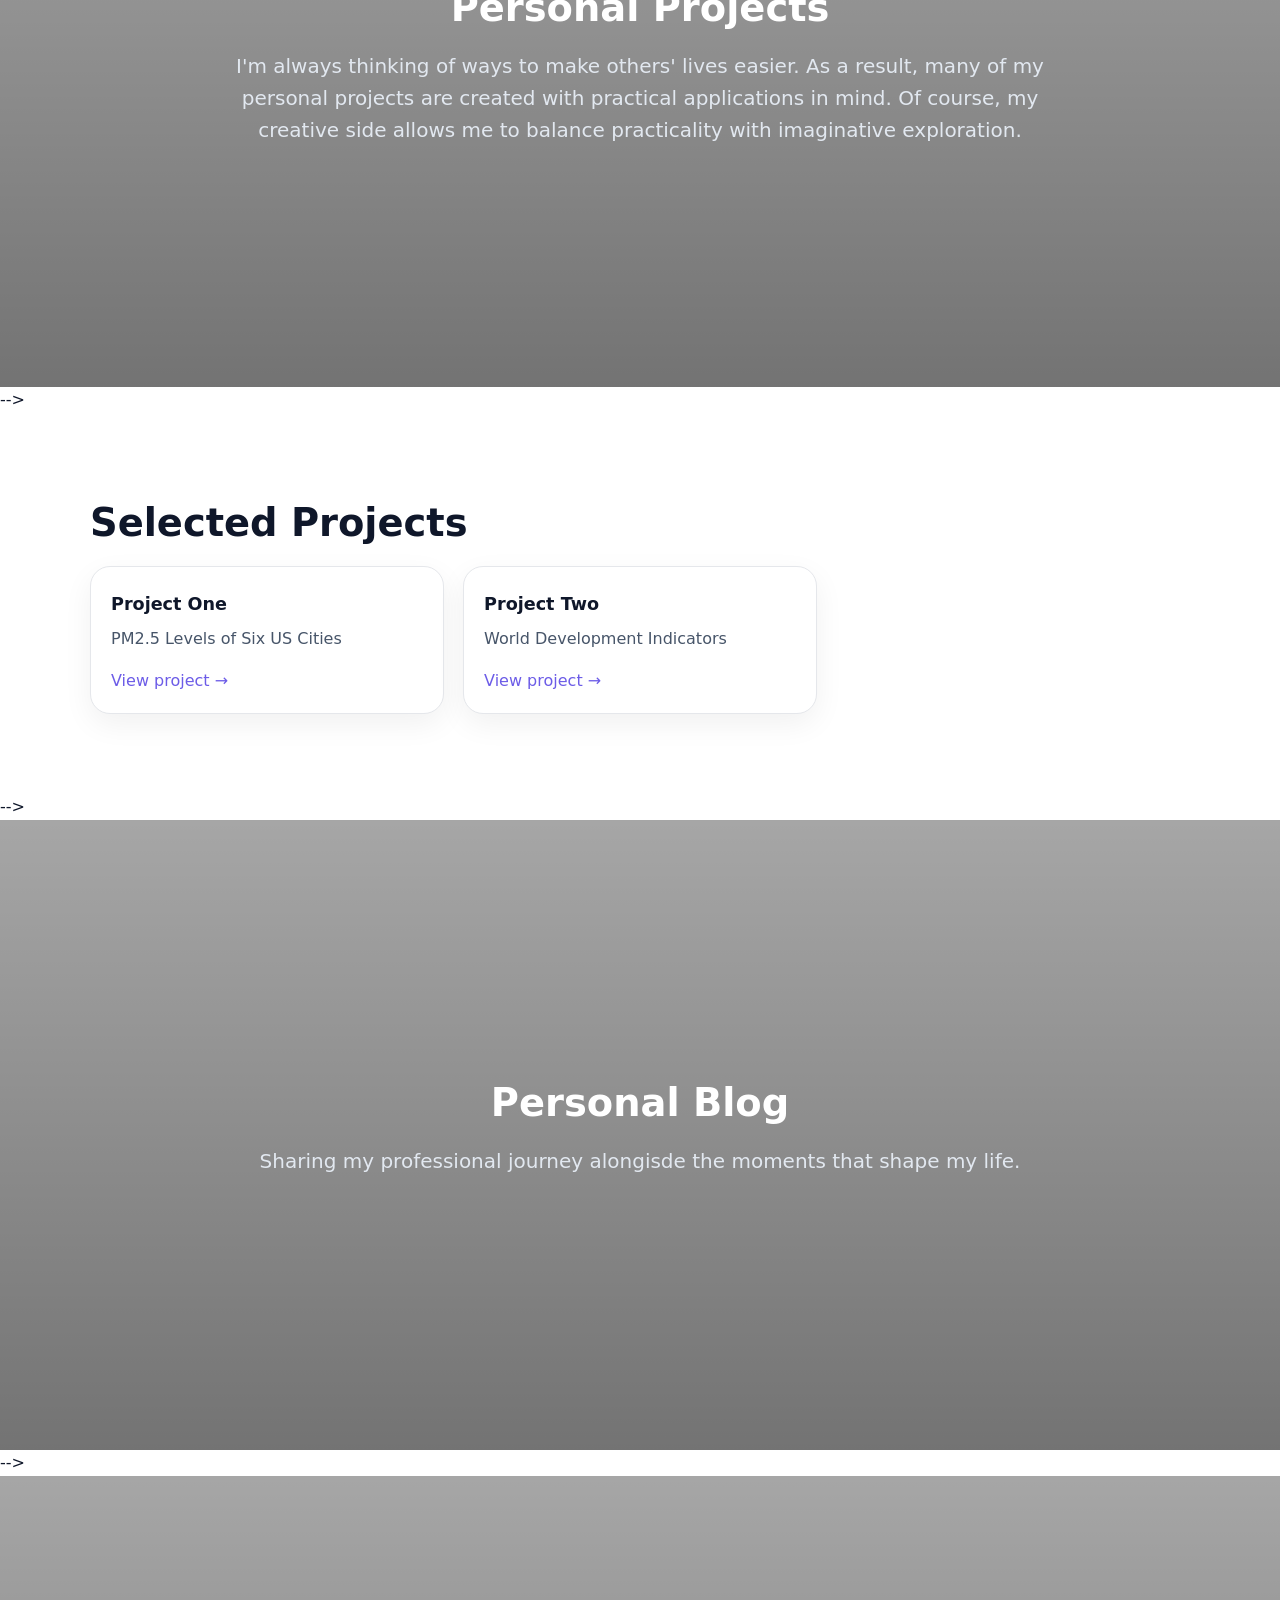
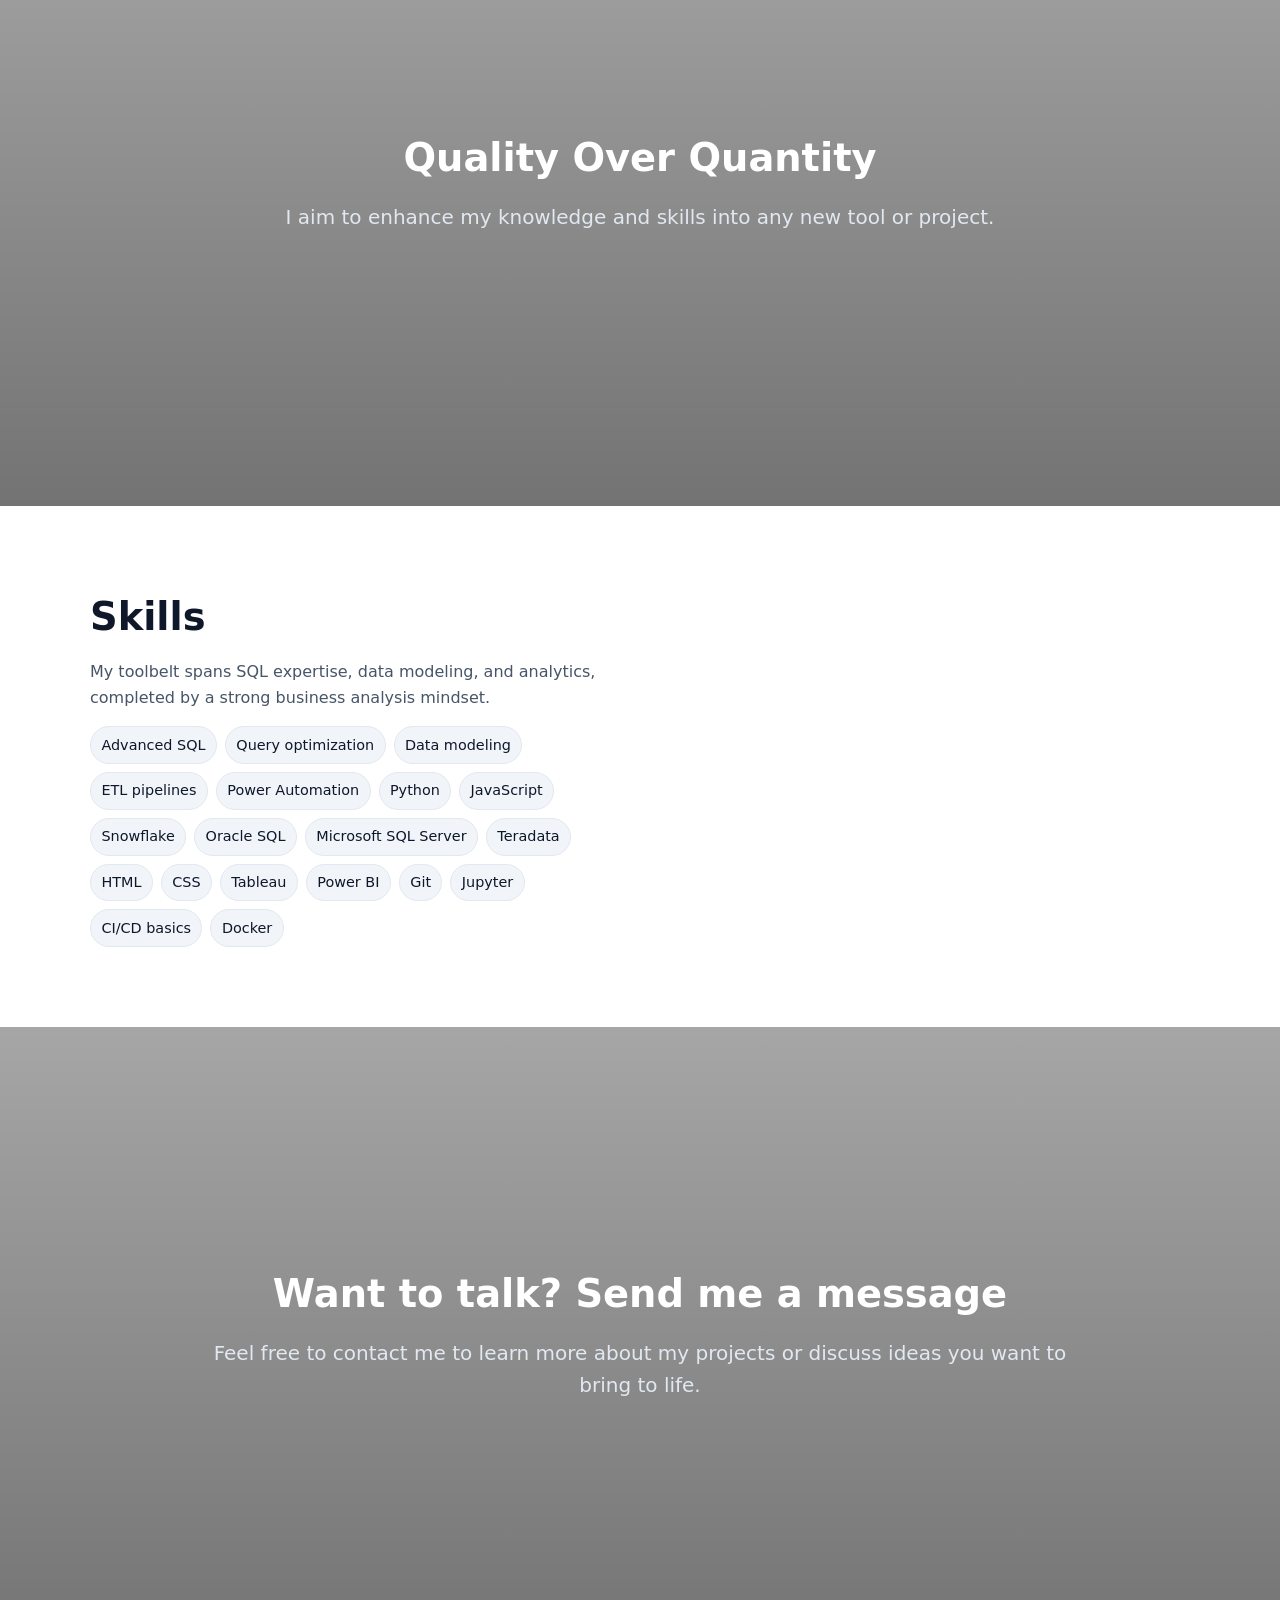
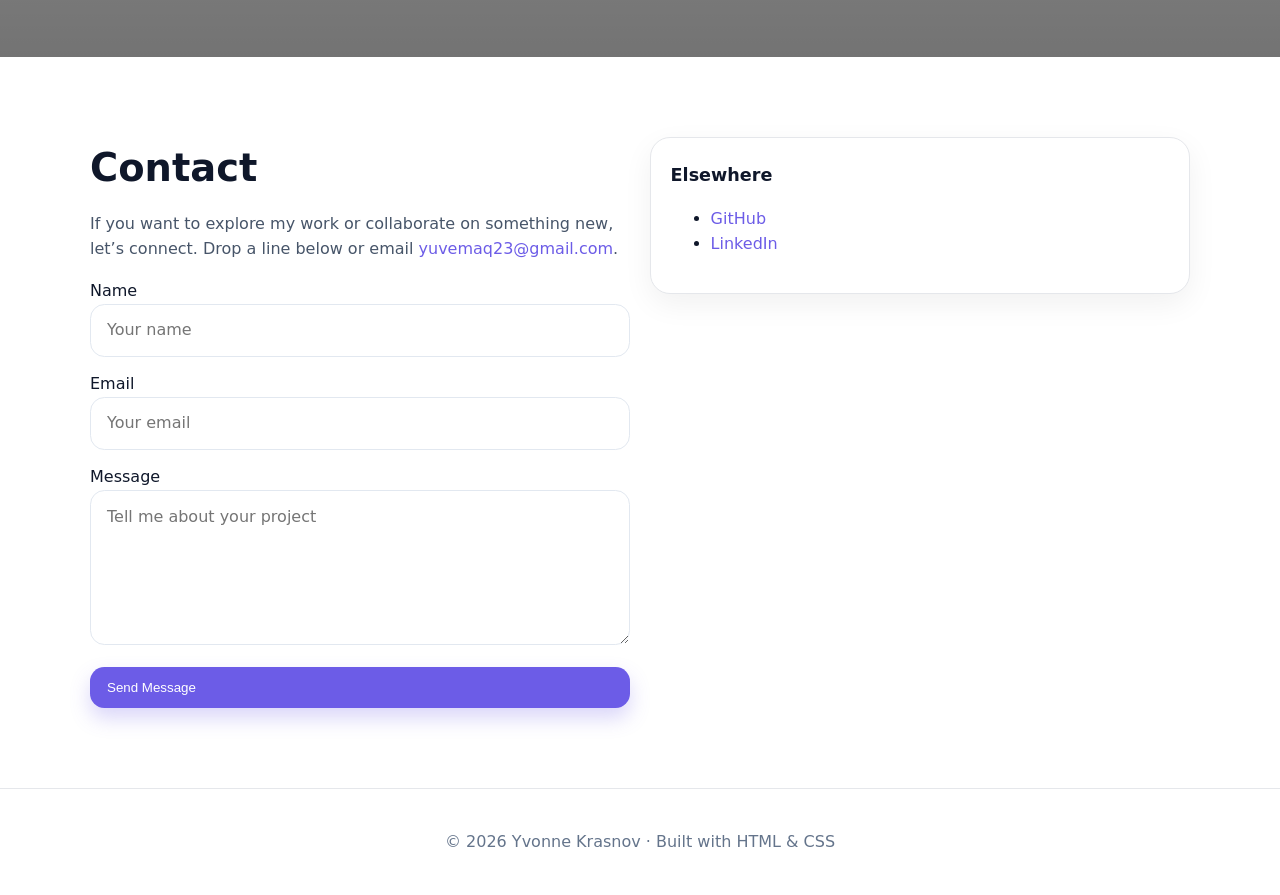
==== commit 5a8acf58: "Restore commented sections and fix HTML formatting Restored commented-out sections and fixed HTML fo" ====
--- a/index.html
+++ b/index.html
@@ -130,7 +130,7 @@
       <div class="menu">
         <a href="#home">Home</a>
         <a href="#about">About</a>
-        <a href="#blog">Blog</a>
+        <!-- <a href="#blog">Blog</a> -->
          <a href="#projects">Projects</a>
         <a href="#skills">Skills</a>
       </div>
@@ -213,7 +213,7 @@
   </section> -->
 
   <!-- Blog -->
-  <section id="blog" class="content-block" aria-labelledby="blog-title">
+  <!-- <section id="blog" class="content-block" aria-labelledby="blog-title">
     <div class="wrap">
       <h2 id="blog-title">Adventures</h2>
       <div class="grid">
@@ -233,8 +233,8 @@
           <a href="cabin_christmas.html">Read story →</a>
         </article>
       </div>
-    </div>
-  </section> -->
+    </div> -->
+  <!-- </section> --> 
 
   <!-- Parallax Panel 4 -->
   <section class="parallax" style="background-image: url(imag/meditate.jpg);">
@@ -340,3 +340,4 @@
 
 
 
+
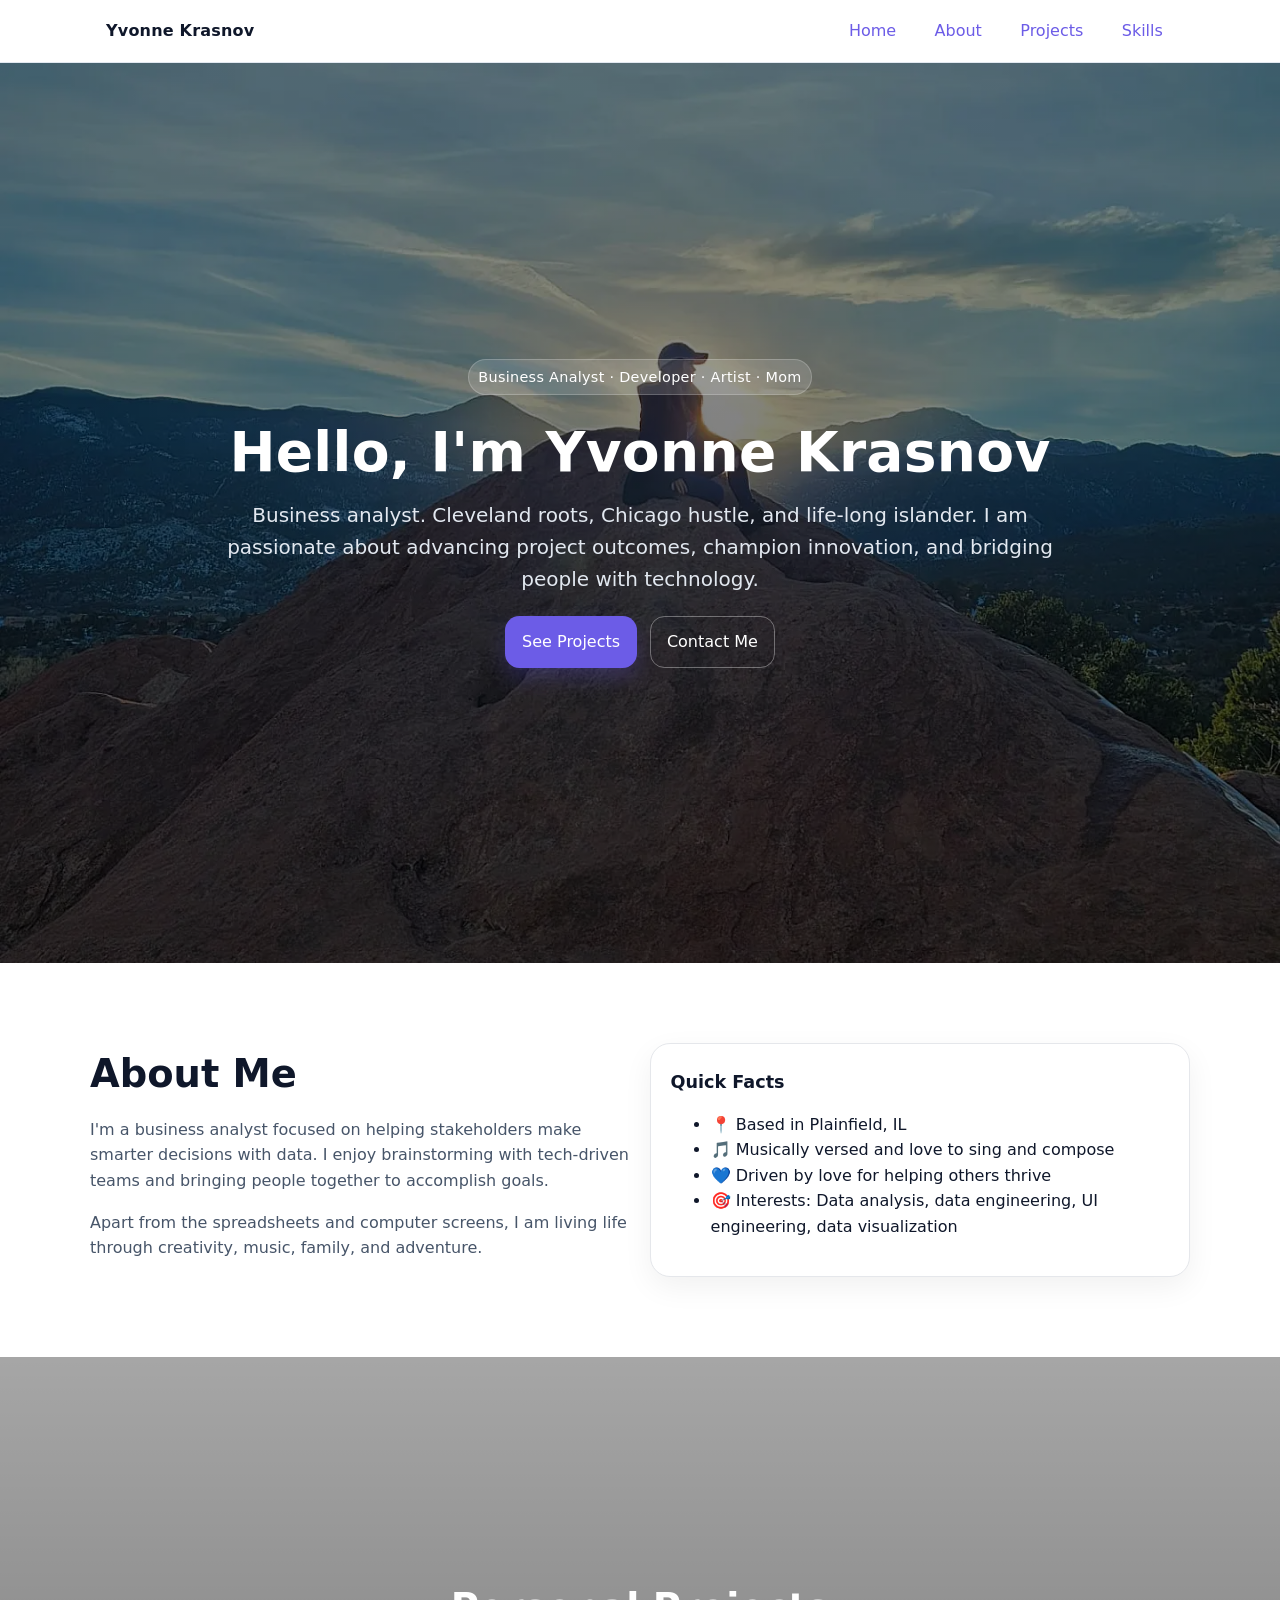
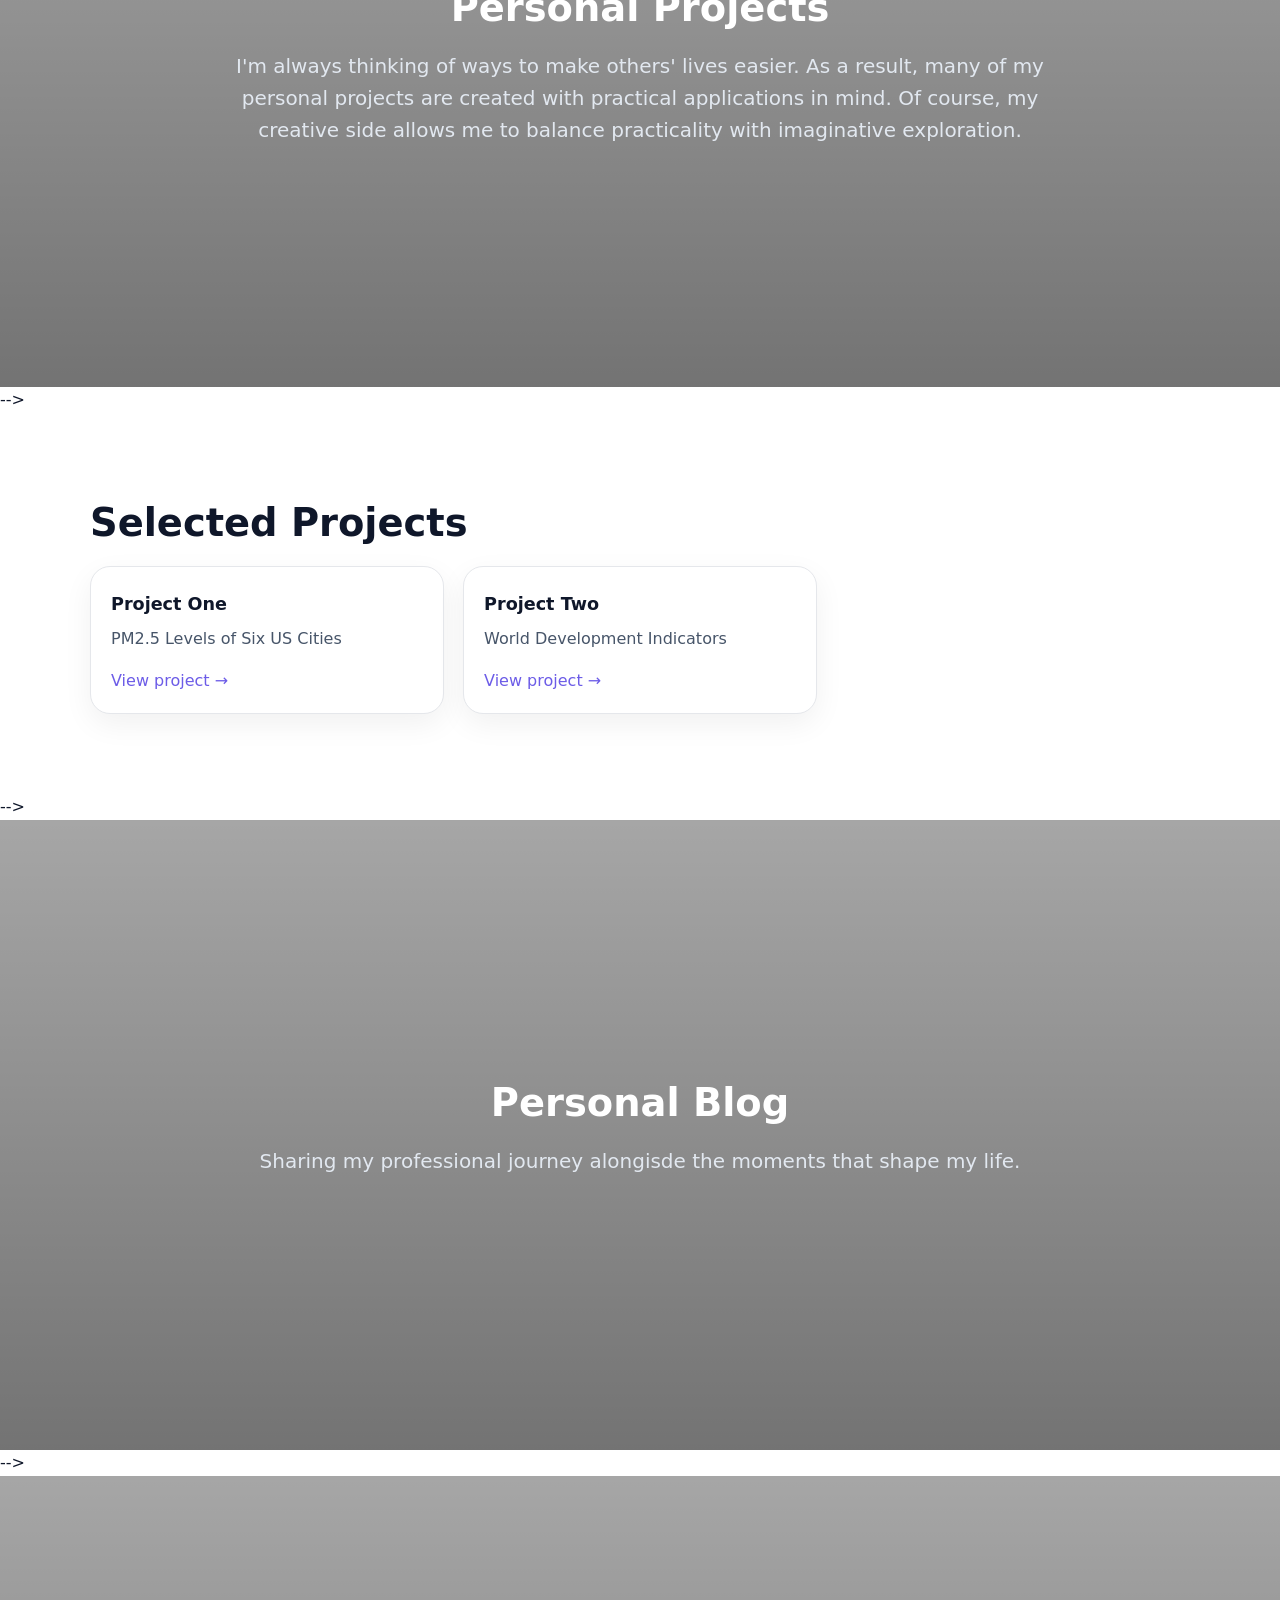
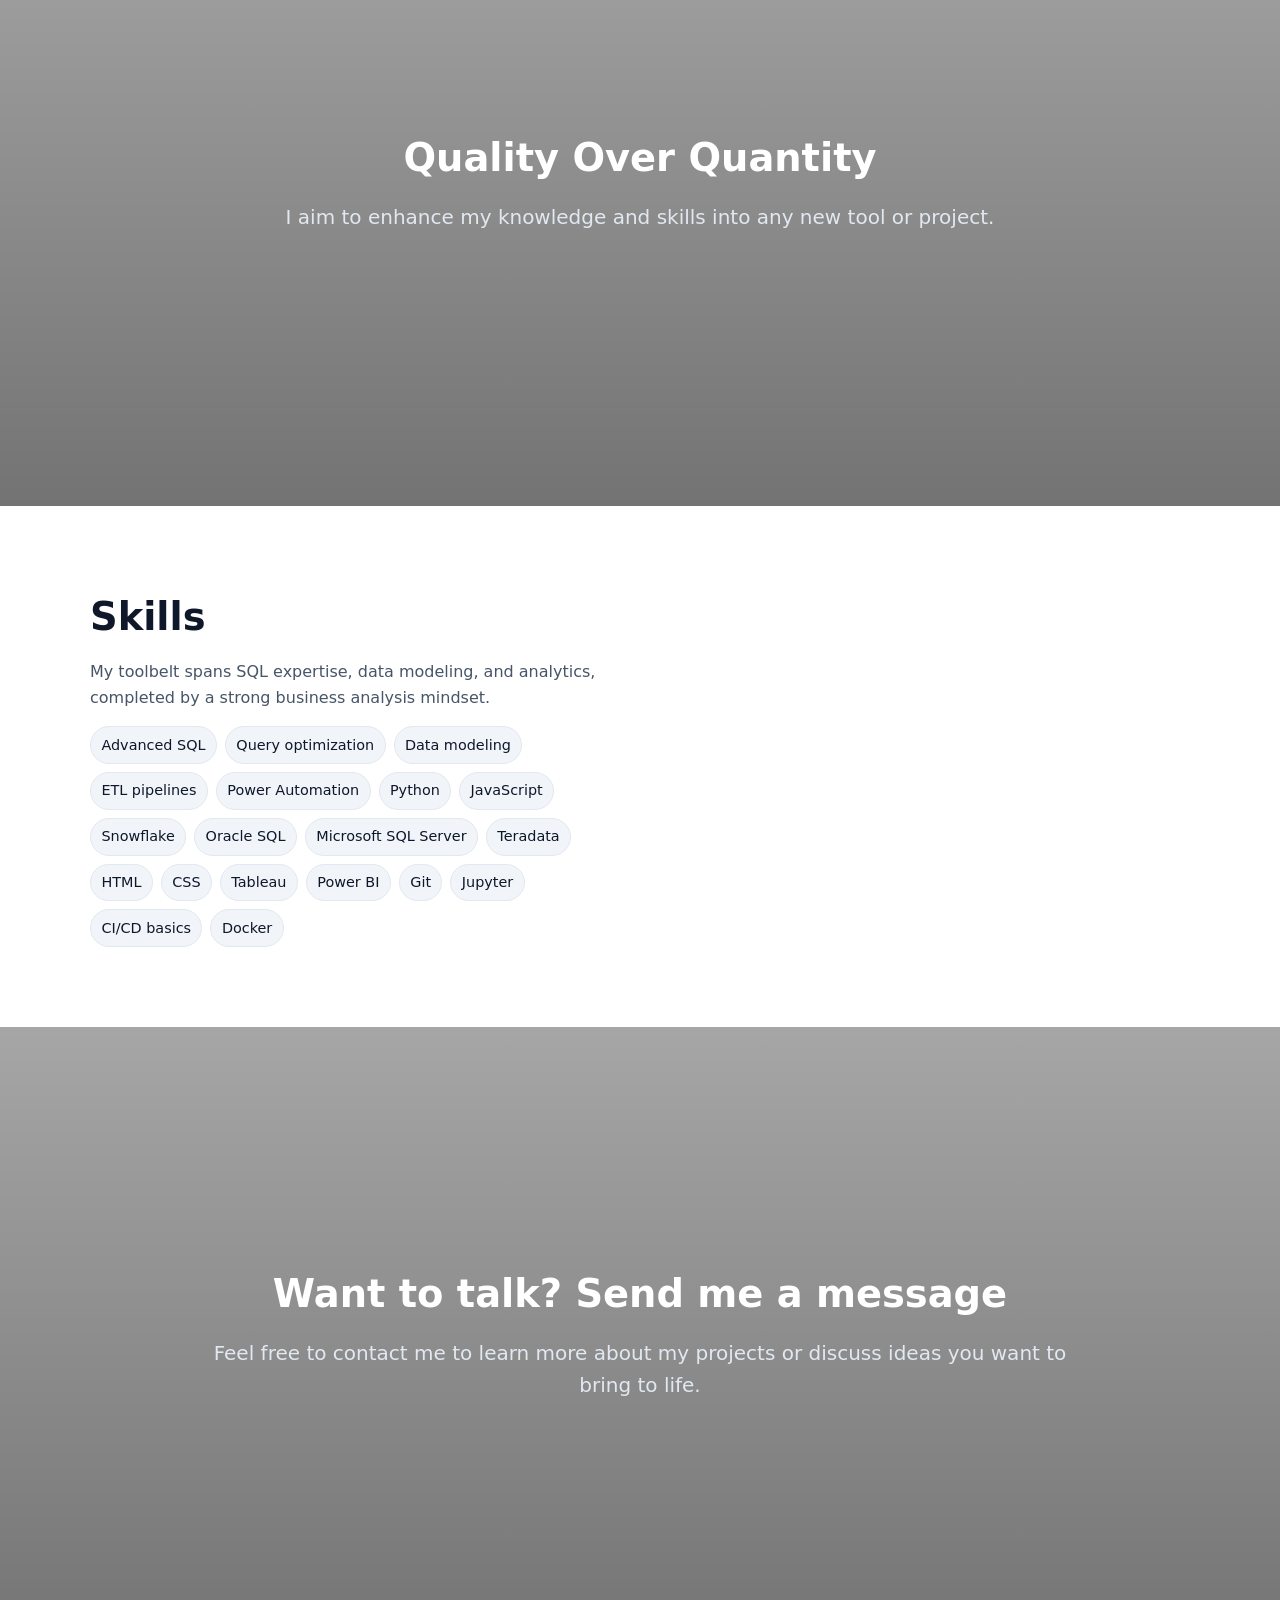
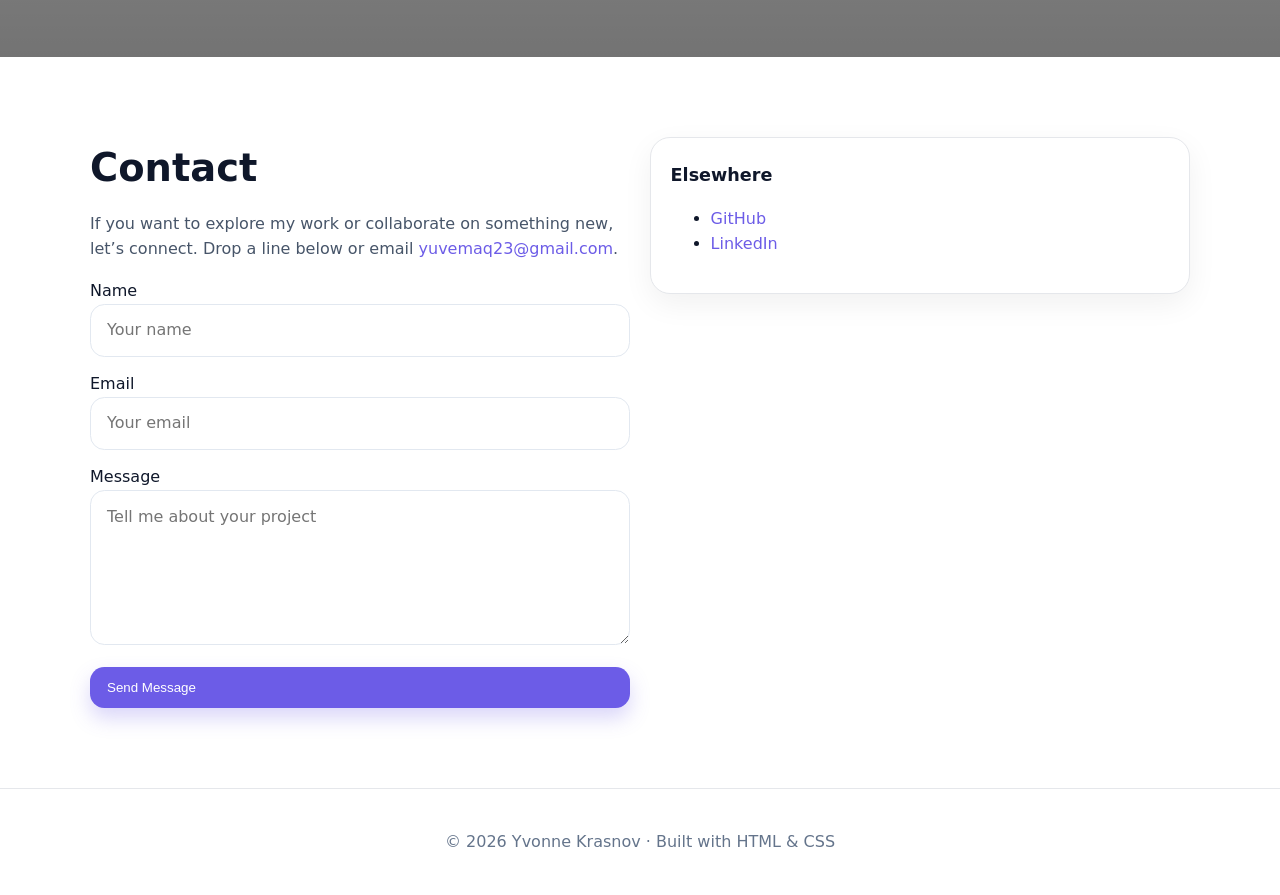
==== commit c5e38e78: "Revise portfolio details and update contact info Updated personal information and project details in" ====
--- a/index.html
+++ b/index.html
@@ -142,7 +142,7 @@
     <div class="hero-inner">
       <span class="tag">Business Analyst · Developer · Artist · Mom</span>
       <h1>Hello, I'm <span style="white-space:nowrap;">Yvonne Krasnov</span></h1>
-      <p class="lead">Cleveland-based business analyst and life-long islander. I am passionate about advancing project outcomes, champion innovation, and bridging people with technology.</p>
+      <p class="lead">Business analyst. Cleveland roots, Chicago hustle, and life-long islander. I am passionate about advancing project outcomes, champion innovation, and bridging people with technology.</p>
       <div class="cta">
         <a class="btn primary" href="#projects" aria-label="See my projects">See Projects</a>
         <a class="btn" href="#contact" aria-label="Contact me">Contact Me</a>
@@ -162,7 +162,7 @@
         <div class="card" aria-label="Quick facts">
           <h3>Quick Facts</h3>
           <ul>
-            <li>📍 Based in Cleveland, Ohio</li>
+            <li>📍 Based in Plainfield, IL</li>
             <li>🎵 Musically versed and love to sing and compose</li>
             <li>💙 Driven by love for helping others thrive</li>
             <li>🎯 Interests: Data analysis, data engineering, UI engineering, data visualization</li>
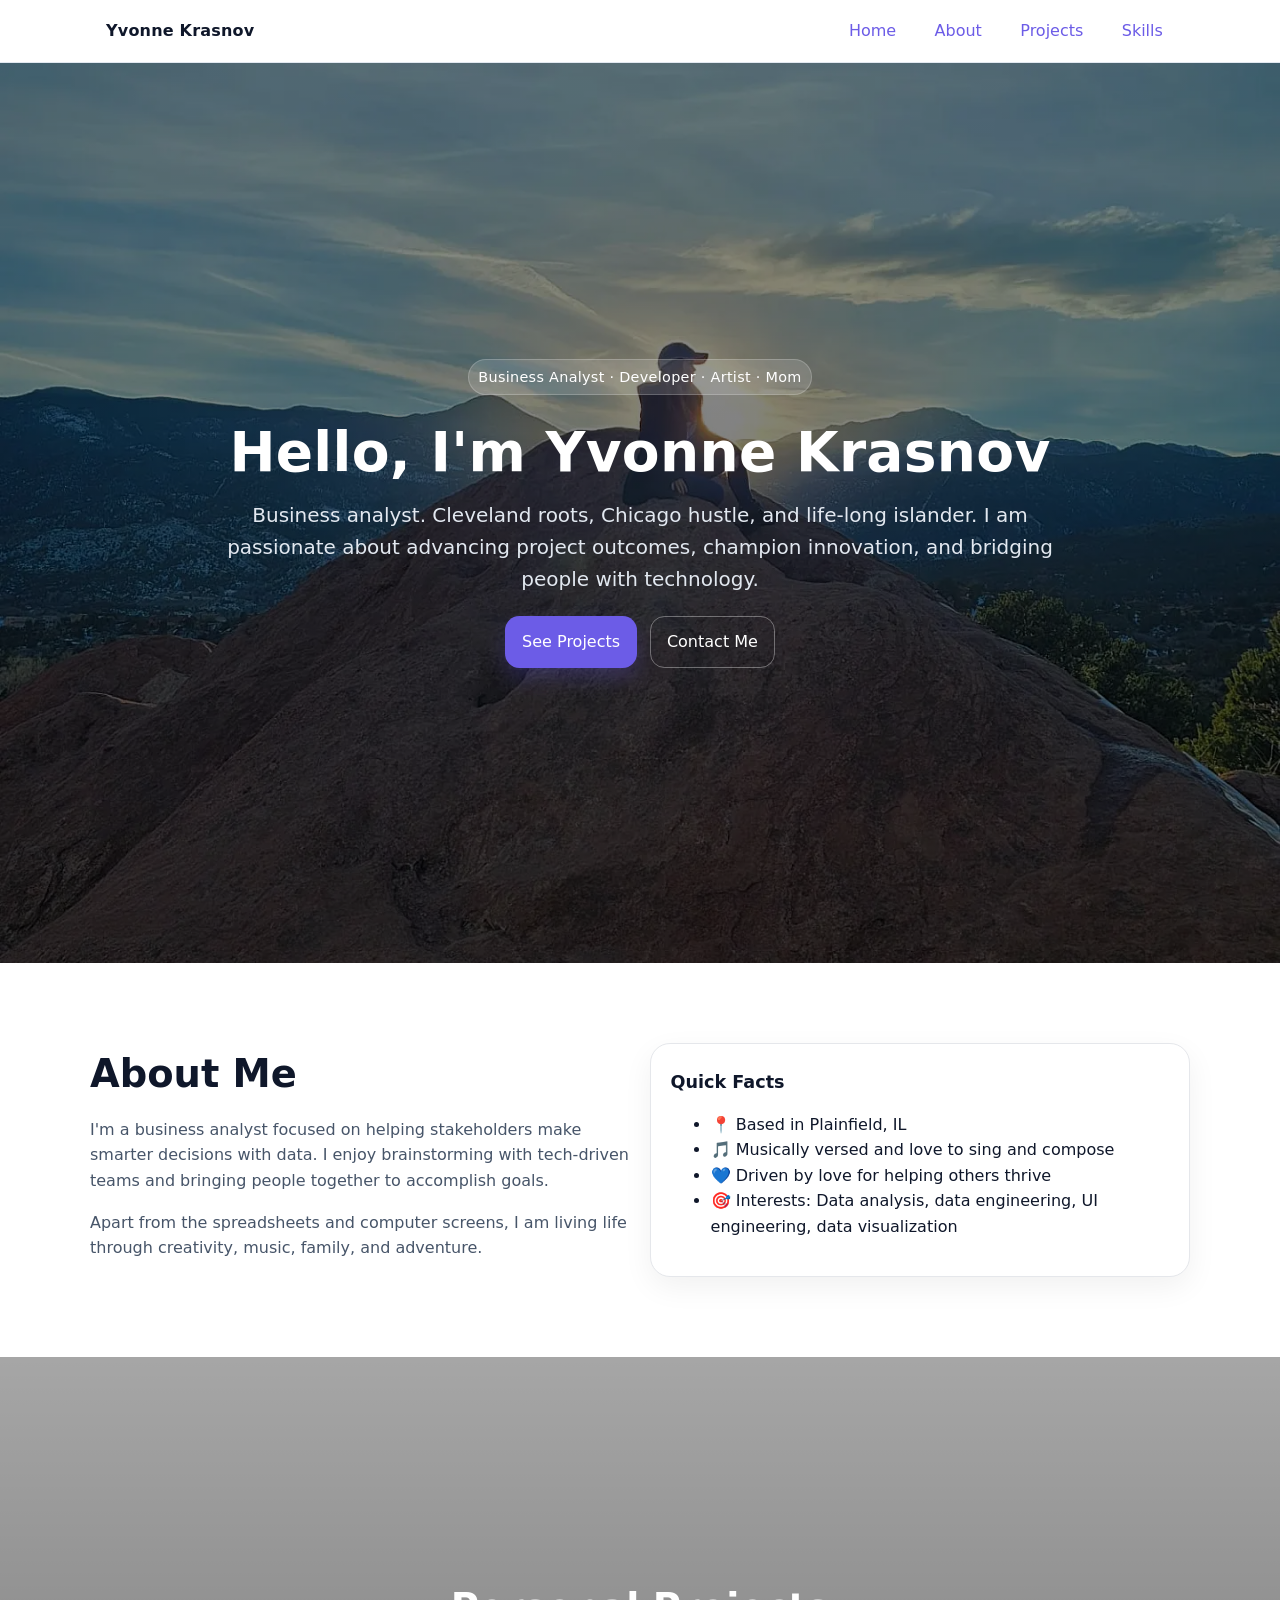
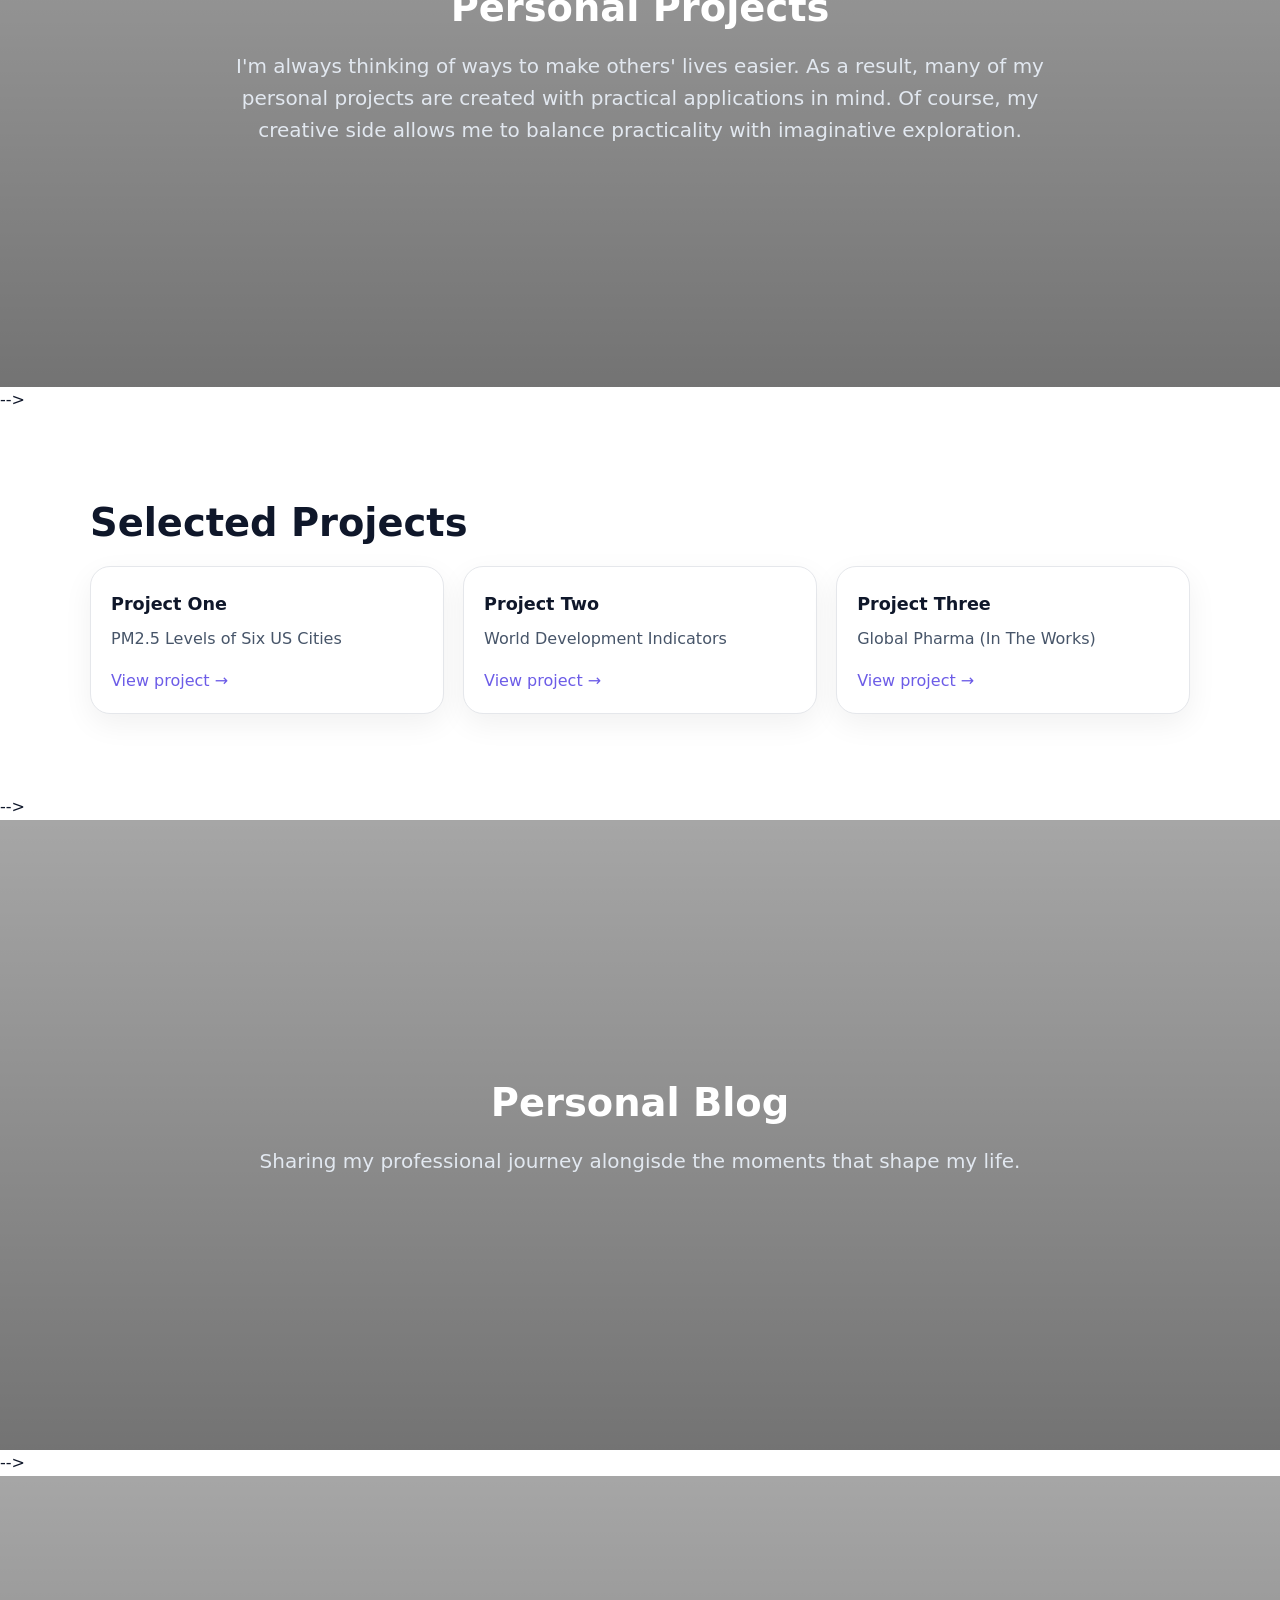
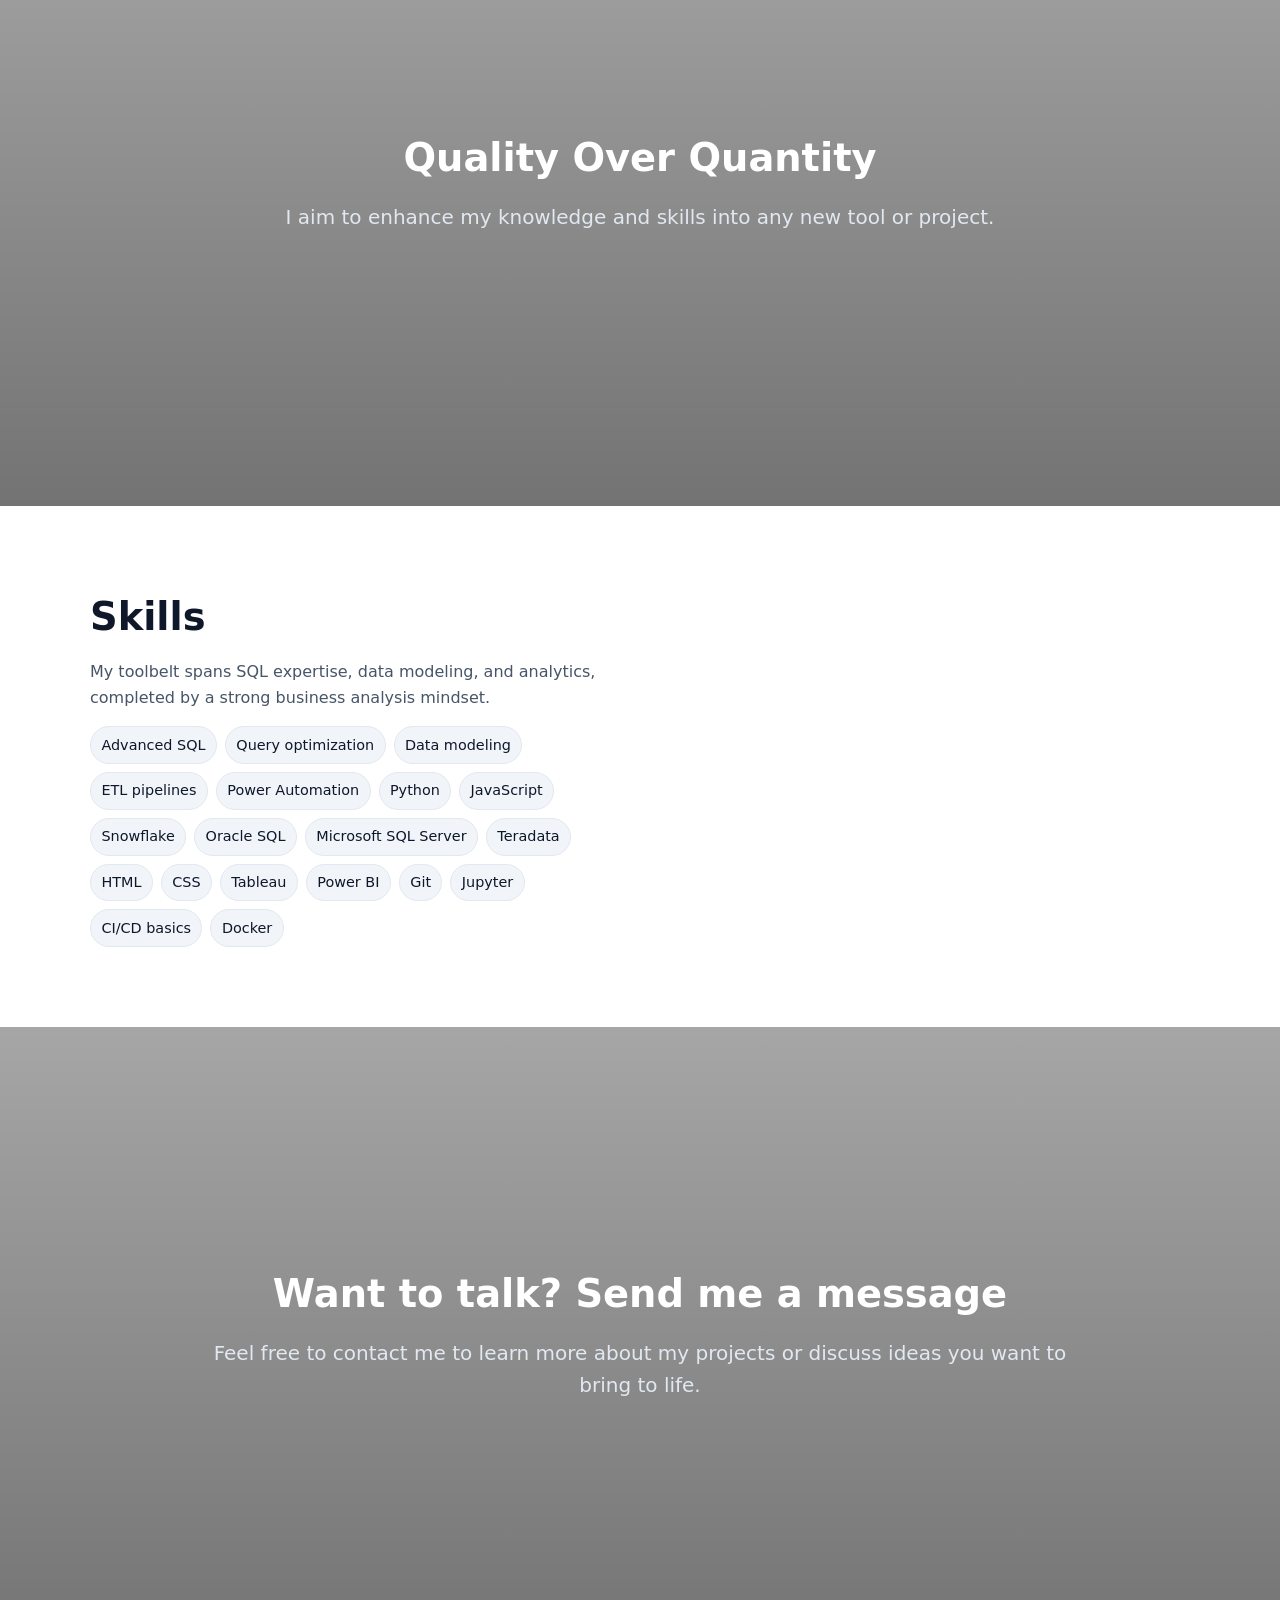
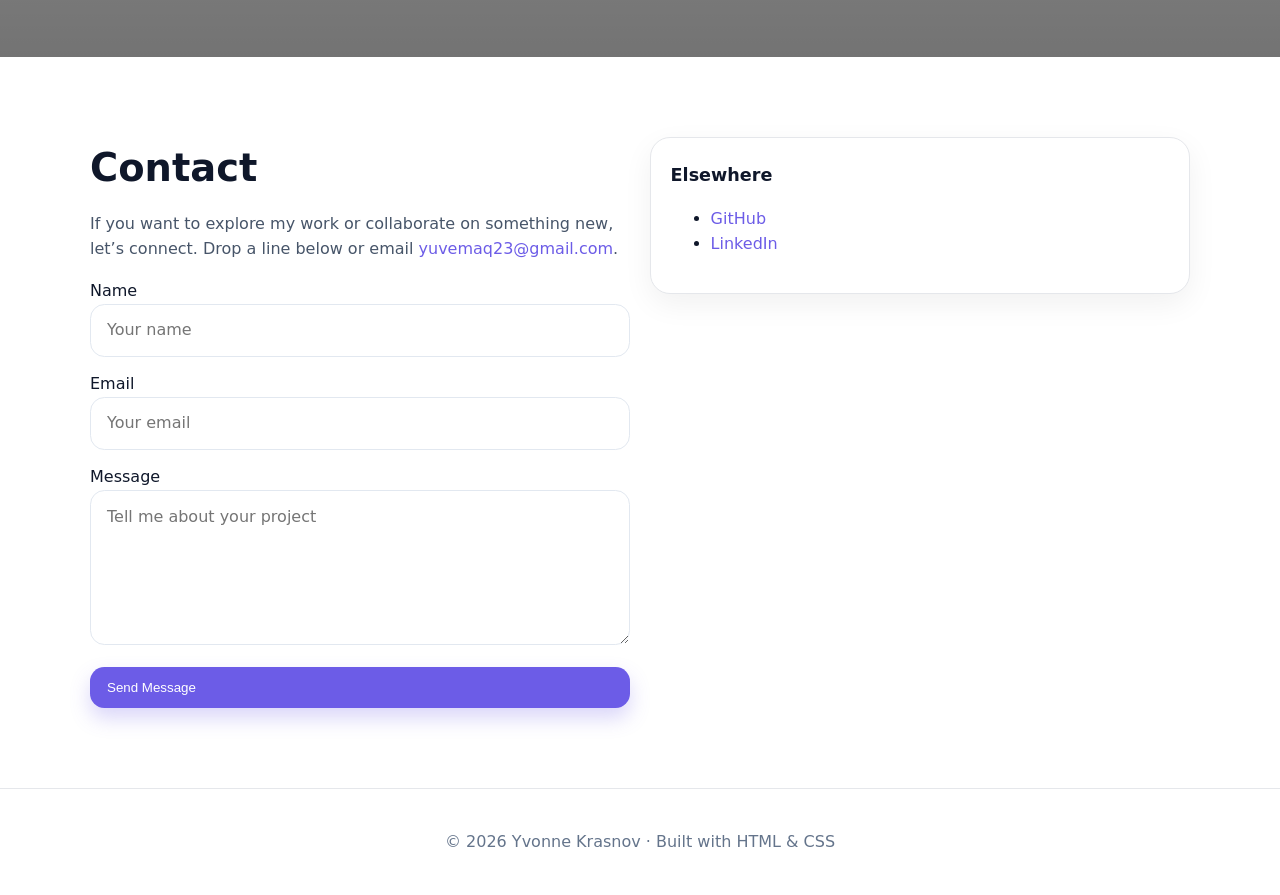
==== commit 153dfe1e: "Added Project 3" ====
--- a/index.html
+++ b/index.html
@@ -195,11 +195,11 @@
           <p>World Development Indicators</p>
           <a href="tableau_page_two.html">View project →</a>
         </article>
-        <!-- <article class="card col-4">
+        <article class="card col-4">
           <h3>Project Three</h3>
-          <p>Project three.</p>
-          <a href="#">View repo →</a>
-        </article> -->
+          <p>Global Pharma (In The Works)</p>
+          <a href="tableau_page_three.html">View project →</a>
+        </article>
       </div>
     </div>
   </section> -->
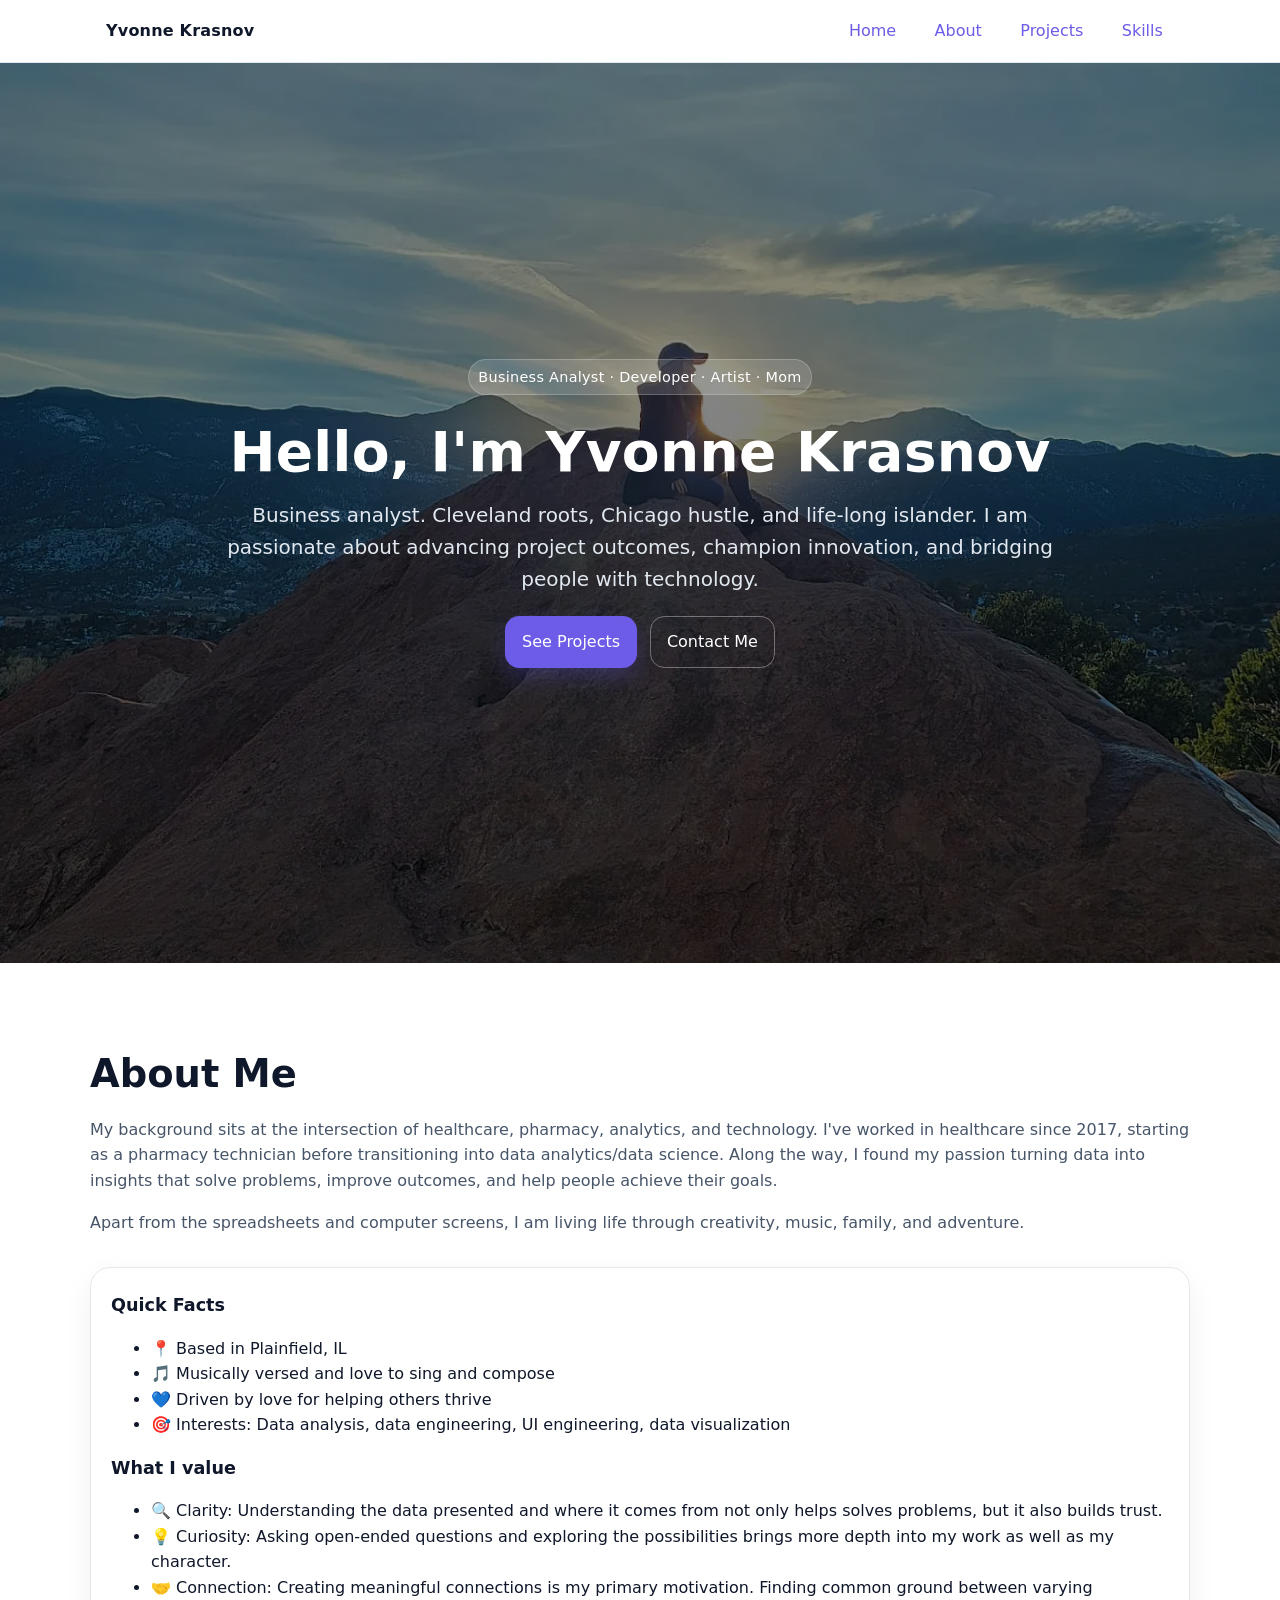
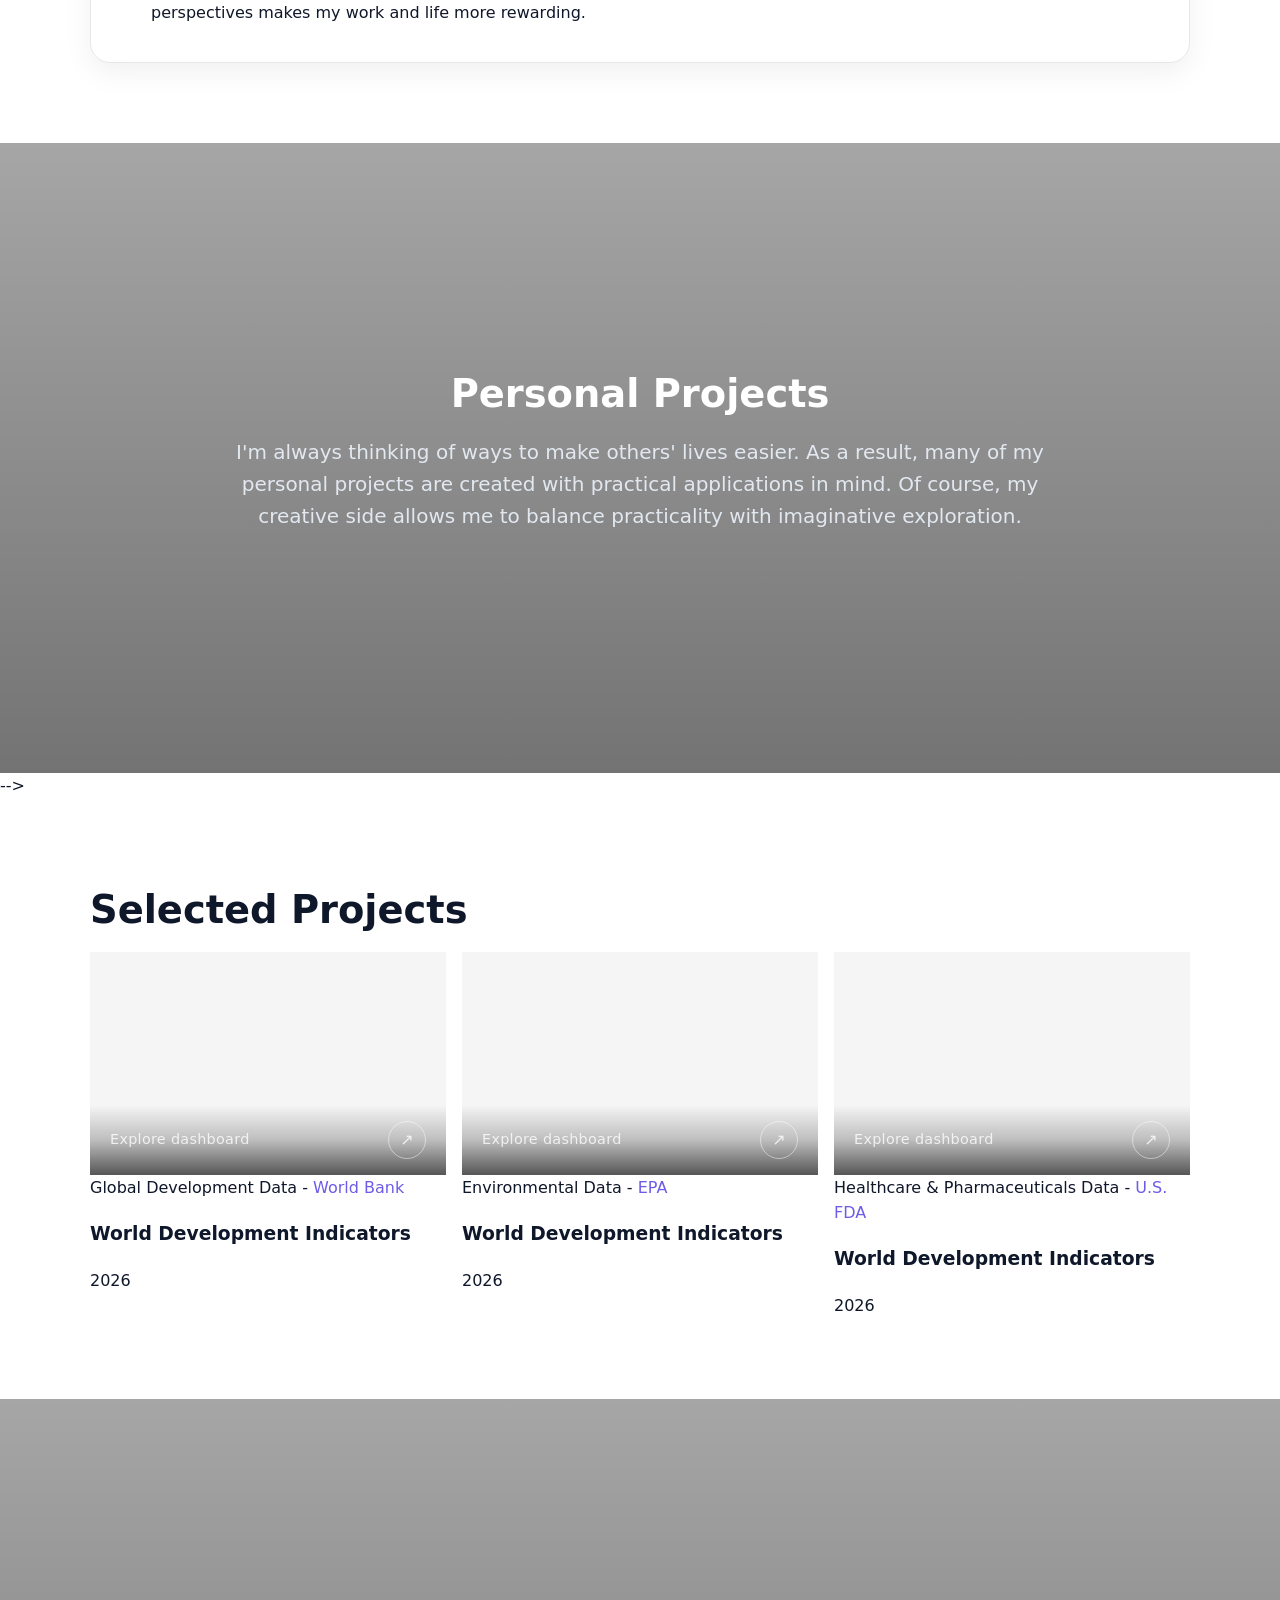
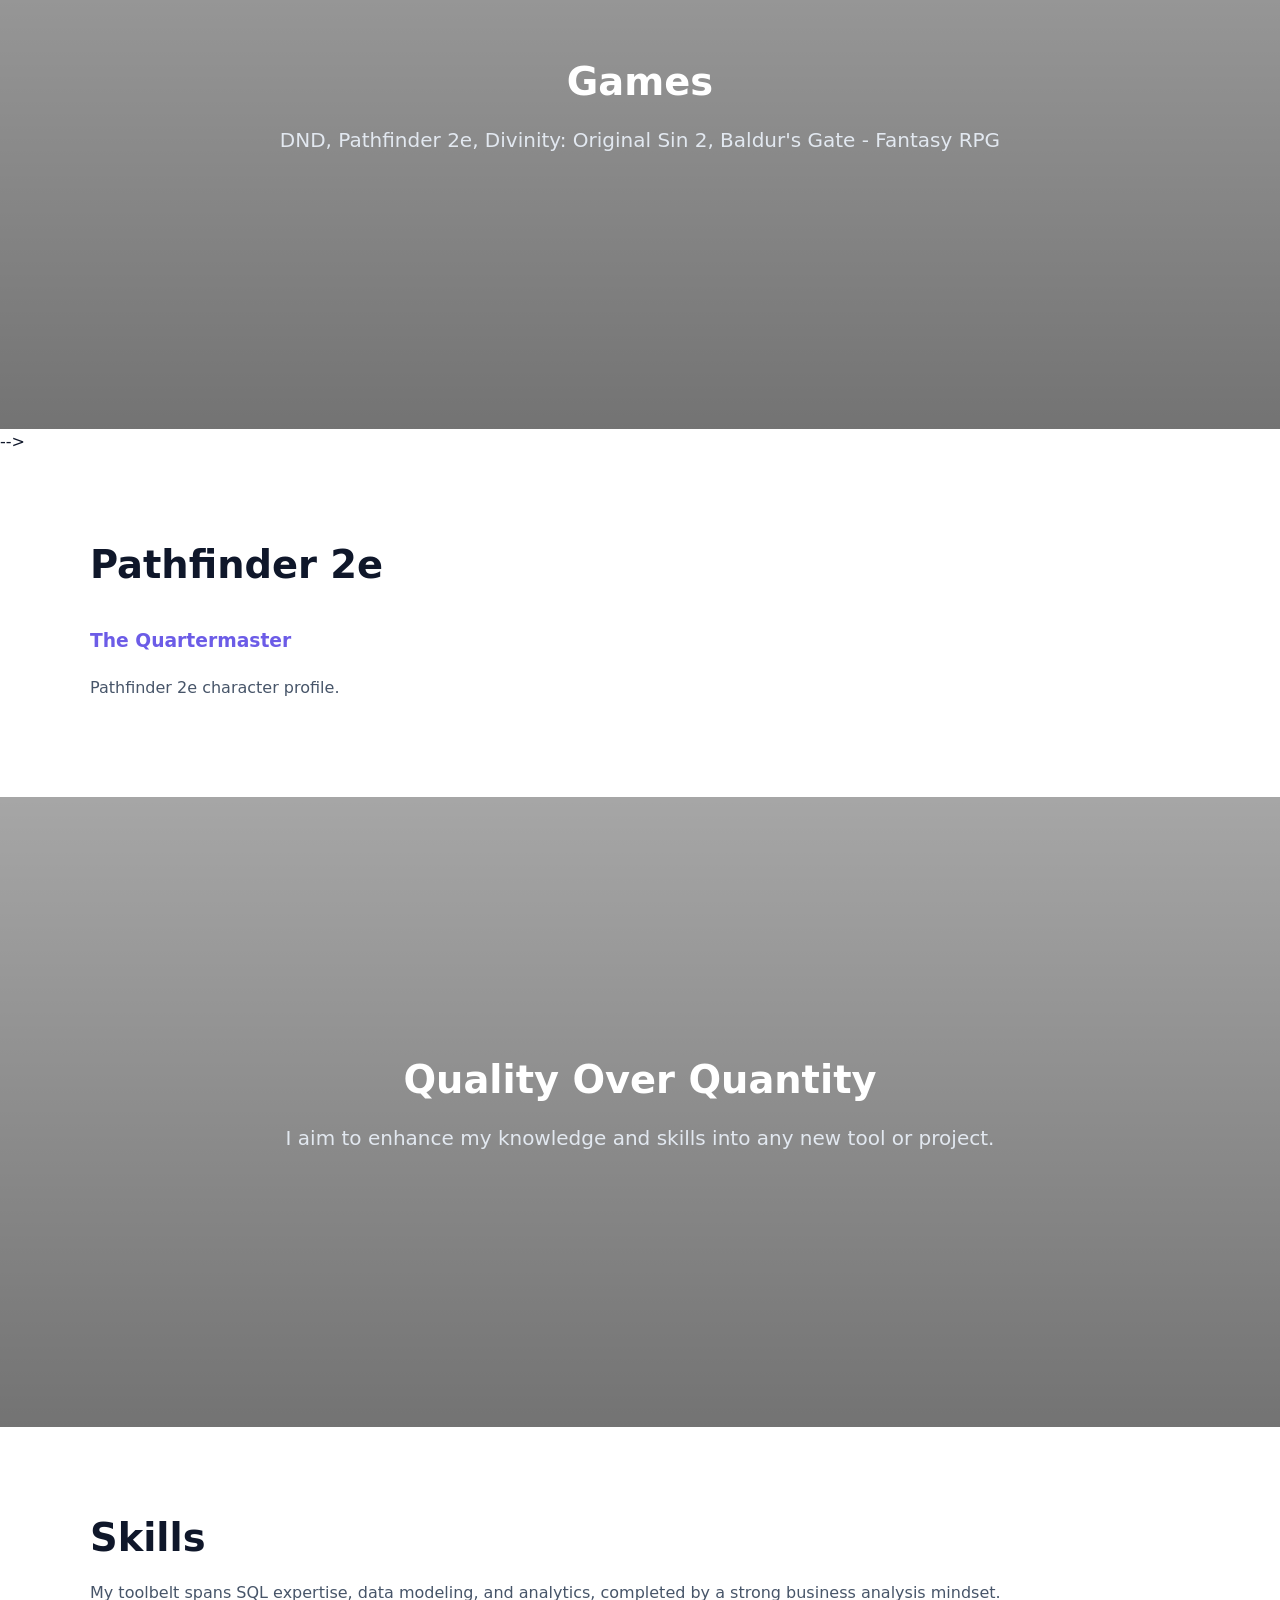
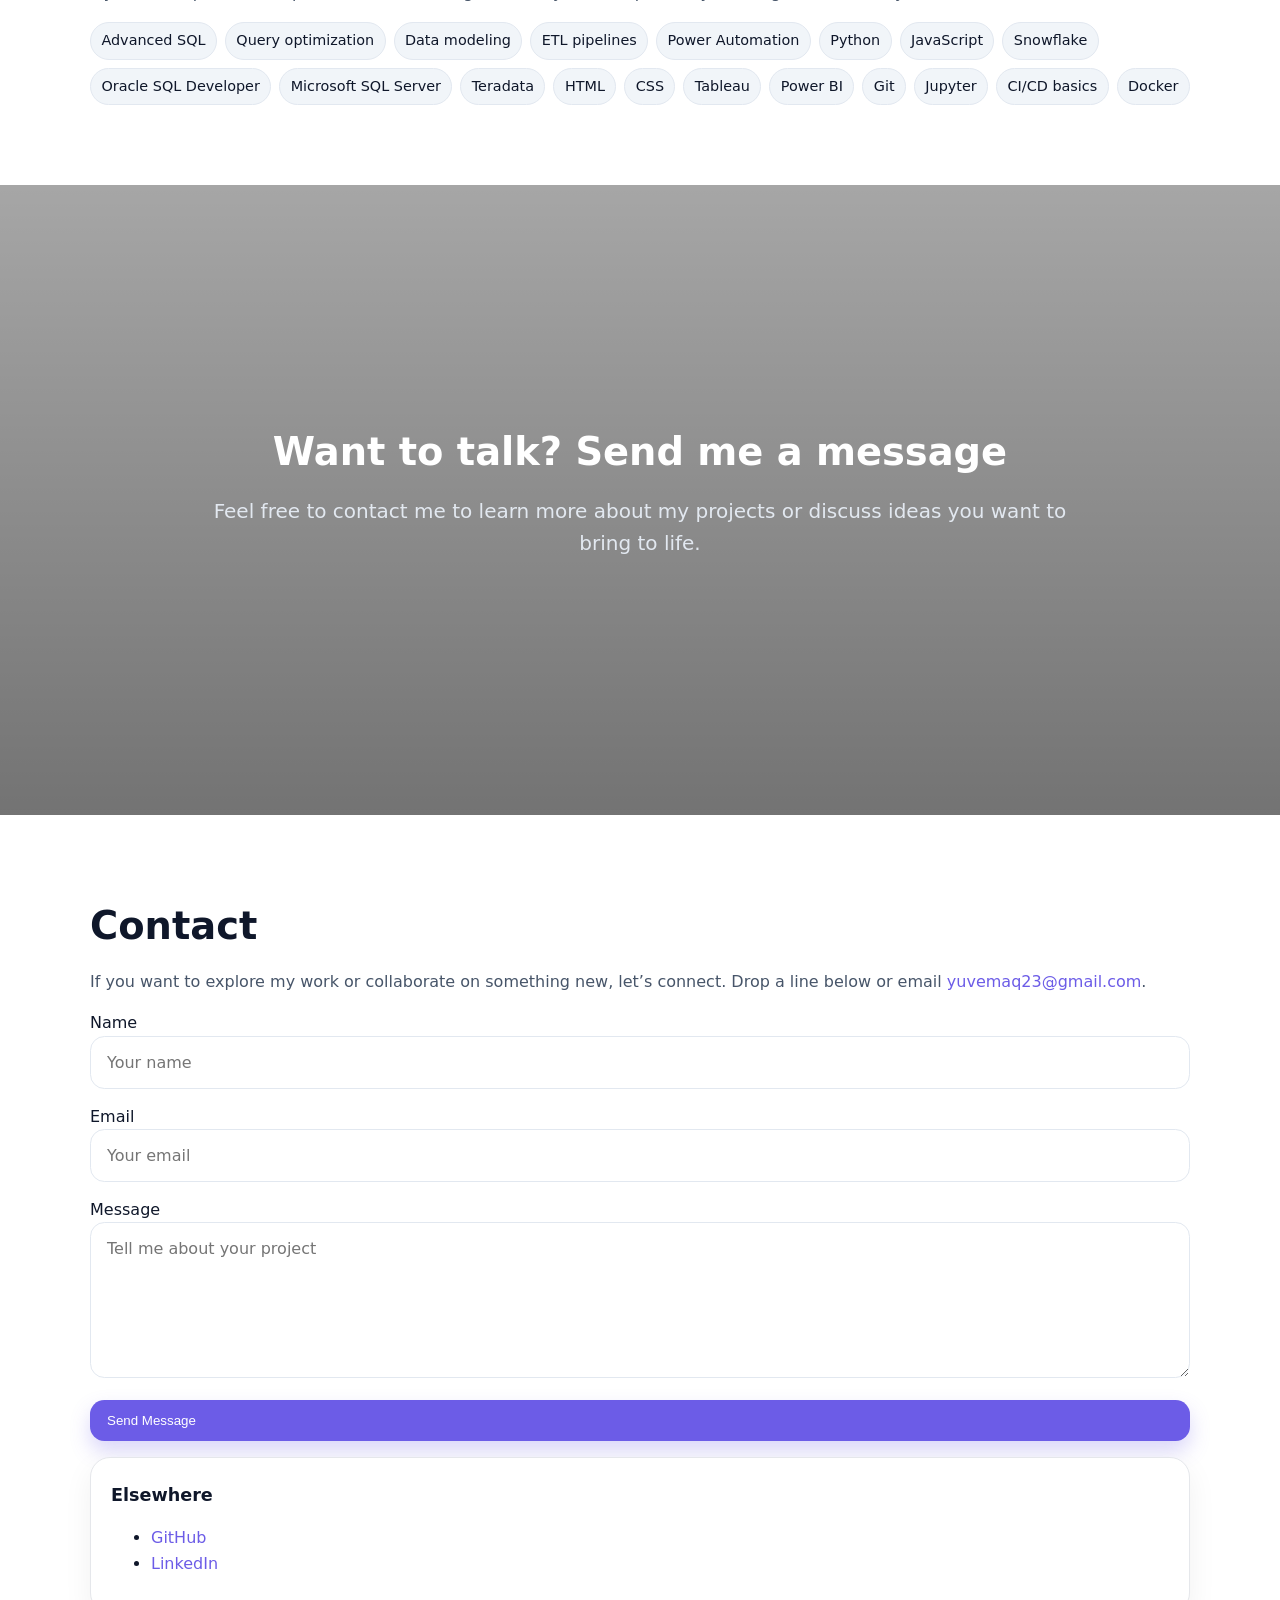
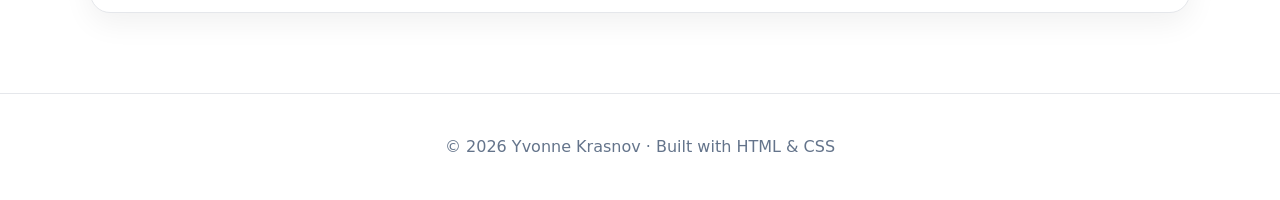
==== commit 2c36191b: "Update index.html" ====
--- a/index.html
+++ b/index.html
@@ -16,13 +16,19 @@
       --brand: #6c5ce7;
       --ink: #0f172a;
       --muted: #475569;
+      --dark: #151515;
+      --accent: #981aff;
       --paper: #ffffff;
       --ring: rgba(108,92,231,.35);
+      --transition-fast: 0.2s ease;
+      --transition-medium: 0.4s ease;
+      --transition-slow: 0.8s cubic-bezier(0.22, 1, 0.36, 1);
     }
 
     /* Base styles */
     * { box-sizing: border-box; }
-    html { scroll-behavior: smooth; }
+    html { 
+      scroll-behavior: smooth; }
     body {
       margin: 0;
       font: 16px/1.6 system-ui, -apple-system, Segoe UI, Roboto, "Helvetica Neue", Arial, "Noto Sans", "Apple Color Emoji", "Segoe UI Emoji";
@@ -30,8 +36,11 @@
       background: var(--paper);
     }
 
-    a { color: var(--brand); text-decoration: none; }
-    a:hover { text-decoration: underline; }
+    a { 
+      color: var(--brand); 
+      text-decoration: none; }
+    a:hover { 
+      text-decoration: underline; }
 
     /* Header */
     header {
@@ -41,37 +50,92 @@
       border-bottom: 1px solid #e2e8f0;
     }
     .nav {
-      max-width: 1100px; margin: 0 auto; padding: .75rem 1rem;
-      display: flex; align-items: center; justify-content: space-between;
-    }
-    .brand { font-weight: 800; letter-spacing: .2px; }
-    .menu { display: flex; gap: 1rem; }
-    .menu a { padding: .4rem .7rem; border-radius: .7rem; }
-    .menu a:hover { background: #f1f5f9; text-decoration: none; }
+      max-width: 1100px; 
+      margin: 0 auto; 
+      padding: .75rem 1rem;
+      display: flex; 
+      align-items: center; 
+      justify-content: space-between;
+    }
+    .brand { 
+      font-weight: 800; 
+      letter-spacing: .2px; }
+    .menu { 
+      display: flex; 
+      gap: 1rem; }
+    .menu a { 
+      padding: .4rem .7rem; 
+      border-radius: .7rem; }
+    .menu a:hover { 
+      background: #f1f5f9; 
+      text-decoration: none; }
 
     /* Hero */
     .hero {
-      min-height: 100svh; display: grid; place-items: center; text-align: center;
-      color: white; position: relative;
+      min-height: 100svh; 
+      display: grid; 
+      place-items: center; 
+      text-align: center;
+      color: white; 
+      position: relative;
       background: var(--bg-1) center/cover fixed no-repeat;
     }
     .hero::after{
-      content:""; position:absolute; inset:0; background:linear-gradient(180deg, rgba(0,0,0,.45), rgba(0,0,0,.55));
-    }
-    .hero-inner{ position: relative; z-index: 1; max-width: 900px; padding: 2rem; }
-    .tag { display:inline-block; padding:.35rem .6rem; background:rgba(255,255,255,.15); border:1px solid rgba(255,255,255,.2); border-radius:999px; font-size:.9rem; letter-spacing:.3px; }
-    h1 { font-size: clamp(2rem, 4.3vw, 3.6rem); margin: .8rem 0 .2rem; letter-spacing: .3px; }
-    .lead { font-size: clamp(1rem, 1.8vw, 1.25rem); color: #e2e8f0; margin-bottom: 1.3rem; }
+      content:""; 
+      position:absolute; 
+      inset:0; background:linear-gradient(180deg, rgba(0,0,0,.45), rgba(0,0,0,.55));
+    }
+    .hero-inner{ 
+      position: relative; 
+      z-index: 1; 
+      max-width: 900px; 
+      padding: 2rem; }
+    .tag { 
+      display:inline-block; 
+      padding:.35rem .6rem; 
+      background:rgba(255,255,255,.15); 
+      border:1px solid rgba(255,255,255,.2); 
+      border-radius:999px; 
+      font-size:.9rem; 
+      letter-spacing:.3px; }
+    h1 { 
+      font-size: clamp(2rem, 4.3vw, 3.6rem); 
+      margin: .8rem 0 .2rem; 
+      letter-spacing: .3px; }
+    .lead { 
+      font-size: clamp(1rem, 1.8vw, 1.25rem); 
+      color: #e2e8f0; 
+      margin-bottom: 1.3rem; }
     .cta {
-      display: inline-flex; gap: .8rem; flex-wrap: wrap; justify-content:center;
-    }
-    .btn { display:inline-flex; align-items:center; gap:.5rem; border-radius: .9rem; padding:.75rem 1rem; border:1px solid rgba(255,255,255,.35); color:white; }
-    .btn.primary { background: var(--brand); border-color: transparent; box-shadow: 0 10px 20px rgba(108,92,231,.25); }
-    .btn:hover { filter: brightness(1.05); text-decoration: none; }
+      display: inline-flex; 
+      gap: .8rem; 
+      flex-wrap: wrap; 
+      justify-content:center;
+    }
+    .btn { 
+      display:inline-flex; 
+      align-items:center; 
+      gap:.5rem; 
+      border-radius: .9rem; 
+      padding:.75rem 1rem; 
+      border:1px solid rgba(255,255,255,.35); 
+      color:white; }
+    .btn.primary { 
+      background: var(--brand); 
+      border-color: transparent; 
+      box-shadow: 0 10px 20px rgba(108,92,231,.25); }
+    .btn:hover { 
+      filter: brightness(1.05); 
+      text-decoration: none; }
 
     /* Parallax sections */
     .parallax {
-      min-height: 70svh; display: grid; place-items: center; text-align: center; color: white; position: relative;
+      min-height: 70svh; 
+      display: grid; 
+      place-items: center; 
+      text-align: center; 
+      color: white; 
+      position: relative;
       background: center/cover fixed no-repeat;
     }
     .parallax::after{ content:""; position:absolute; inset:0; background: linear-gradient(180deg, rgba(0,0,0,.35), rgba(0,0,0,.55)); }
@@ -85,9 +149,10 @@
 
     /* Cards */
     .grid {
-      display: grid; gap: 1.2rem; grid-template-columns: repeat(12, 1fr);
-    }
-    .col-4 { grid-column: span 4; }
+      /* display: grid; gap: 1.2rem; grid-template-columns: repeat(12, 1fr); */
+      display: grid; gap: 1rem; grid-template-columns: repeat(3, minmax(0, 1fr)); width: 100%;
+    }
+    /* .col-4 { grid-column: span 4; } */
     .col-6 { grid-column: span 6; }
     .card {
       background: white; border: 1px solid #e5e7eb; border-radius: 1.25rem; padding: 1.25rem;
@@ -95,12 +160,186 @@
     }
     .card h3 { margin: .2rem 0 .5rem; font-size: 1.1rem; }
 
+    /* =========================================================
+      PROJECT GRID --PROJECT CARDS 10/5/2026
+    ========================================================= */
+    .project-grid {
+        display: grid;
+        grid-template-columns:
+            repeat(3, minmax(0, 1fr));
+        gap: 1rem;
+        width: 100%;
+    }
+    /* Tableau dashboard container */
+    .tableau-project {
+        position: relative;
+        display: block;
+        overflow: hidden;
+        aspect-ratio: 16 / 10;
+        background: #f5f5f5;
+    }
+    /* Tableau preview */
+    .tableau-preview {
+        position: absolute;
+        inset: 0;
+        z-index: 1;
+        overflow: hidden;
+        pointer-events: none;
+    }
+    .tableau-preview iframe {
+        position: absolute;
+        width: 125%;
+        height: 125%;
+        left: -12.5%;
+        top: -12.5%;
+        border: 0;
+        pointer-events: none;
+
+        transition: transform 0.5s ease;
+    }
+    /* Dashboard link overlay */
+    .tableau-project .project-overlay {
+        position: absolute;
+        left: 0;
+        right: 0;
+        bottom: 0;
+        z-index: 10;
+        display: flex;
+        align-items: center;
+        justify-content: space-between;
+        padding: 1rem 1.25rem;
+        text-decoration: none;
+        color: white;
+
+        /* Only darken the bottom portion */
+        background: linear-gradient(
+            to top,
+            rgba(0, 0, 0, 0.72),
+            rgba(0, 0, 0, 0.25),
+            transparent
+        );
+        opacity: 0.9;
+        transition:
+            opacity 0.3s ease,
+            padding 0.3s ease;
+    }
+    /* Text */
+    .tableau-project .project-overlay span {
+        font-size: 0.9rem;
+        font-weight: 500;
+        letter-spacing: 0.02em;
+        opacity: 0.8;
+        transition: opacity 0.3s ease;
+    }
+    /* Arrow */
+    .tableau-project .project-overlay strong {
+        display: flex;
+        align-items: center;
+        justify-content: center;
+        width: 38px;
+        height: 38px;
+        border: 1px solid rgba(255, 255, 255, 0.6);
+        border-radius: 50%;
+        font-size: 1rem;
+        font-weight: 400;
+        opacity: 0.8;
+        transition:
+            background 0.3s ease,
+            color 0.3s ease,
+            opacity 0.3s ease,
+            transform 0.3s ease;
+    }
+    /* Hover */
+    .tableau-project:hover .project-overlay {
+        opacity: 1;
+        padding-bottom: 1.25rem;
+    }
+    .tableau-project:hover .project-overlay span {
+        opacity: 1;
+    }
+    .tableau-project:hover .project-overlay strong {
+        opacity: 1;
+        background: white;
+        color: black;
+        transform: translate(3px, -2px);
+    }
+    /* Subtle dashboard zoom */
+    .tableau-project:hover .tableau-preview iframe {
+        transform: scale(1.02);
+    }
+    /* Mobile */
+
+    @media (max-width: 768px) {
+
+        .tableau-project {
+            aspect-ratio: 4 / 3;
+        }
+
+        .tableau-preview iframe {
+            width: 150%;
+            height: 150%;
+            left: -25%;
+            top: -25%;
+        }
+
+        .project-overlay {
+            opacity: 1;
+            padding: 1rem;
+        }
+    }
+
+    /* =========================================================
+      STAGGERED ANIMATIONS --PROJECT CARDS 10/5/2026
+    ========================================================= */
+
+    .project-card:nth-child(1) {
+        transition-delay: 0.05s;
+    }
+
+    .project-card:nth-child(2) {
+        transition-delay: 0.1s;
+    }
+
+    .project-card:nth-child(3) {
+        transition-delay: 0.15s;
+    }
+
+    /* -------------------------------------------------
+      DARK OVERLAY
+    -------------------------------------------------- */
+
+    /* .quartermaster-card-overlay {
+        position: absolute;
+
+        inset: 0;
+
+        background:
+            linear-gradient(
+                to bottom,
+                rgba(0, 0, 0, 0.05) 25%,
+                rgba(0, 0, 0, 0.85) 100%
+            );
+
+        z-index: 1;
+    } */
+
     /* Skills pills */
-    .pills { display:flex; flex-wrap:wrap; gap:.5rem; }
-    .pill { padding:.4rem .65rem; border-radius:999px; background:#f1f5f9; border:1px solid #e2e8f0; font-size:.9rem; }
+    .pills { 
+      display:flex; 
+      flex-wrap:wrap; 
+      gap:.5rem; }
+    .pill { 
+      padding:.4rem .65rem; 
+      border-radius:999px; 
+      background:#f1f5f9; 
+      border:1px solid #e2e8f0; 
+      font-size:.9rem; }
 
     /* Footer */
-    footer { padding: 2.5rem 1rem; border-top: 1px solid #e5e7eb; color: #64748b; text-align:center; }
+    footer { 
+      padding: 2.5rem 1rem; 
+      border-top: 1px solid #e5e7eb; 
+      color: #64748b; text-align:center; }
 
     /* Forms */
     form { display:grid; gap: .9rem; }
@@ -128,7 +367,7 @@
     <nav class="nav" aria-label="Primary">
       <div class="brand">Yvonne Krasnov</div>
       <div class="menu">
-        <a href="#home">Home</a>
+        <a href="index.html">Home</a>
         <a href="#about">About</a>
         <!-- <a href="#blog">Blog</a> -->
          <a href="#projects">Projects</a>
@@ -155,8 +394,15 @@
     <div class="wrap grid">
       <div class="col-6">
         <h2>About Me</h2>
-        <p>I'm a business analyst focused on helping stakeholders make smarter decisions with data. I enjoy brainstorming with tech-driven teams and bringing people together to accomplish goals.</p>
-        <p>Apart from the spreadsheets and computer screens, I am living life through creativity, music, family, and adventure.</p>
+        <p>
+          My background sits at the intersection of healthcare,
+          pharmacy, analytics, and technology. I've worked in 
+          healthcare since 2017, starting as a pharmacy technician 
+          before transitioning into data analytics/data science.
+          Along the way, I found my passion turning data into insights that
+          solve problems, improve outcomes, and help people achieve their goals. </p>
+        <p>Apart from the spreadsheets and computer screens, I am living life 
+          through creativity, music, family, and adventure.</p>
       </div>
       <div class="col-6">
         <div class="card" aria-label="Quick facts">
@@ -167,13 +413,19 @@
             <li>💙 Driven by love for helping others thrive</li>
             <li>🎯 Interests: Data analysis, data engineering, UI engineering, data visualization</li>
           </ul>
+          <h3>What I value</h3>
+          <ul>
+            <li>🔍 Clarity: Understanding the data presented and where it comes from not only helps solves problems, but it also builds trust.</li>
+            <li>💡 Curiosity: Asking open-ended questions and exploring the possibilities brings more depth into my work as well as my character.</li>
+            <li>🤝 Connection: Creating meaningful connections is my primary motivation. Finding common ground between varying perspectives makes my work and life more rewarding.</li>
+          </ul>
         </div>
       </div>
     </div>
   </section>
 
   <!-- Parallax Panel 2 -->
-  <section class="parallax" style="background-image: var(--bg-2);">
+  <section class="parallax" style="background-image: url(imag/japanesegarden.jpg);">
     <div class="content">
       <h2>Personal Projects</h2>
       <p class="lead">I'm always thinking of ways to make others' lives easier. As a result, many of my personal projects are created with practical applications in mind. Of course, my creative side allows me to balance practicality with imaginative exploration.</p>
@@ -185,56 +437,190 @@
     <div class="wrap">
       <h2 id="projects-title">Selected Projects</h2>
       <div class="grid">
-        <article class="card col-4">
-          <h3>Project One</h3>
-          <p>PM2.5 Levels of Six US Cities</p></p>
-          <a href="tableau_page_one.html">View project →</a>
-        </article>
-        <article class="card col-4">
-          <h3>Project Two</h3>
-          <p>World Development Indicators</p>
-          <a href="tableau_page_two.html">View project →</a>
-        </article>
-        <article class="card col-4">
-          <h3>Project Three</h3>
-          <p>Global Pharma (In The Works)</p>
-          <a href="tableau_page_three.html">View project →</a>
-        </article>
-      </div>
+      <!----This section was added 10/5/2026-->
+      <!-- PROJECT 1 -->
+                <article
+                    class="project-card project-large reveal"
+                >
+                        <div class="tableau-project">
+                            <div class="tableau-preview">
+                                    <iframe
+                                        src="https://public.tableau.com/views/WorldDevelopmentIndicatorsWDI_17581445904810/WorldDevelopmentIndicators?:language=en-US&:sid=&:redirect=auth&:display_count=n&:origin=viz_share_link:showVizHome=no&:embed=true"
+                                        title="World Development Indicators"
+                                        loading="lazy"
+                                        frameborder="0"
+                                        allowfullscreen>
+                                    </iframe>
+                            </div>
+                        <a
+                            href="https://public.tableau.com/views/WorldDevelopmentIndicatorsWDI_17581445904810/WorldDevelopmentIndicators?:language=en-US&:sid=&:redirect=auth&:display_count=n&:origin=viz_share_link"
+                            target="_blank"
+                            rel="noopener noreferrer"
+                            class="project-overlay"
+                        >
+                            <span>
+                                Explore dashboard
+                            </span>
+                            <strong>
+                                ↗
+                            </strong>
+                        </a>
+                    </div>
+                        <div class="project-info">
+                            <div>
+                                <span class="project-category">
+                                    Global Development Data - 
+                                        <a
+                                            href="https://datacatalog.worldbank.org/search/dataset/0037712/world-development-indicators"
+                                            target="_blank"
+                                            rel="noopener noreferrer"
+                                        >
+                                            World Bank
+                                        </a>
+                                </span>
+                                    <h3>
+                                        World Development Indicators
+                                    </h3>
+                            </div>
+
+                            <span class="project-year">
+                                2026
+                            </span>
+                    </div>
+                </article>
+                <!-- PROJECT 2 -->
+                <article
+                    class="project-card reveal"
+                >
+                        <div class="tableau-project">
+                            <div class="tableau-preview">
+                                    <iframe
+                                        src="https://public.tableau.com/views/PM2_5LevelsofSixU_S_Cities/PM2_5LevelsofSixU_S_Cities?:language=en-US&:sid=&:redirect=auth&:display_count=n&:origin=viz_share_link:showVizHome=no&:embed=true"
+                                        title="PM2.5 Levels of Six U.S. Cities"
+                                        loading="lazy"
+                                        frameborder="0"
+                                        allowfullscreen>
+                                    </iframe>
+                            </div>
+                        <a
+                            href="https://public.tableau.com/views/PM2_5LevelsofSixU_S_Cities/PM2_5LevelsofSixU_S_Cities?:language=en-US&:sid=&:redirect=auth&:display_count=n&:origin=viz_share_link"
+                            target="_blank"
+                            rel="noopener noreferrer"
+                            class="project-overlay"
+                        >
+                            <span>
+                                Explore dashboard
+                            </span>
+                            <strong>
+                                ↗
+                            </strong>
+                        </a>
+                    </div>
+                        <div class="project-info">
+                            <div>
+                                <span class="project-category">
+                                    Environmental Data - 
+                                        <a
+                                            href="https://www.epa.gov/outdoor-air-quality-data"
+                                            target="_blank"
+                                            rel="noopener noreferrer"
+                                        >
+                                            EPA
+                                        </a>
+                                </span>
+                                    <h3>
+                                        World Development Indicators
+                                    </h3>
+                            </div>
+                            <span class="project-year">
+                                2026
+                            </span>
+                    </div>
+                </article>
+                 <!-- PROJECT 3 -->
+                <article
+                    class="project-card reveal"
+                >
+                        <div class="tableau-project">
+                            <div class="tableau-preview">
+                                    <iframe
+                                        src="https://public.tableau.com/shared/N298Z537W?:display_count=n&:origin=viz_share_link:showVizHome=no&:embed=true"
+                                        title="Global Pharma"
+                                        loading="lazy"
+                                        frameborder="0"
+                                        allowfullscreen>
+                                    </iframe>
+                            </div>
+
+                        <a
+                            href="https://public.tableau.com/shared/N298Z537W?:display_count=n&:origin=viz_share_link"
+                            target="_blank"
+                            rel="noopener noreferrer"
+                            class="project-overlay"
+                        >
+                            <span>
+                                Explore dashboard
+                            </span>
+                            <strong>
+                                ↗
+                            </strong>
+                        </a>
+                    </div>
+
+                        <div class="project-info">
+                            <div>
+                                <span class="project-category">
+                                    Healthcare & Pharmaceuticals Data - 
+                                        <a
+                                            href="https://www.fda.gov/drugs/development-approval-process-drugs/drug-approvals-and-databases"
+                                            target="_blank"
+                                            rel="noopener noreferrer"
+                                        >
+                                            U.S. FDA
+                                        </a>
+                                </span>
+                                    <h3>
+                                        World Development Indicators
+                                    </h3>
+                            </div>
+
+                            <span class="project-year">
+                                2026
+                            </span>
+                    </div>
+                </article>
+            </div> 
+        </section>
+
+  <!-- Parallax Panel 3 -->
+  <section class="parallax" style="background-image: url(imag/dnd.jpg);">
+    <div class="content">
+      <h2>Games</h2>
+      <p class="lead">DND, Pathfinder 2e, Divinity: Original Sin 2, Baldur's Gate - Fantasy RPG</p>
     </div>
   </section> -->
 
-  <!-- Parallax Panel 3 -->
-  <section class="parallax" style="background-image: url(imag/japanesegarden.jpg);">
-    <div class="content">
-      <h2>Personal Blog</h2>
-      <p class="lead">Sharing my professional journey alongisde the moments that shape my life.</p>
-    </div>
-  </section> -->
-
-  <!-- Blog -->
-  <!-- <section id="blog" class="content-block" aria-labelledby="blog-title">
+  <!-- Games -->
+  <section id="games" class="content-block" aria-labelledby="games-title">
     <div class="wrap">
-      <h2 id="blog-title">Adventures</h2>
+      <h2 id="games-title">Pathfinder 2e</h2>
       <div class="grid">
-        <article class="card col-4">
-          <h3>Cabo San Lucas 2021</h3>
-          <p>Christmas getaway in Cabo San Lucas.</p>
-          <a href="cabos_blog.html">Read story →</a>
-        </article>
-        <article class="card col-4">
-          <h3>Las Vegas 2022</h3>
-          <p>Bridal Shower in Las Vegas, Nevada</p>
-          <a href="las_vegas_blog.html">Read story →</a>
-        </article>
-        <article class="card col-4">
-          <h3>Cabin Christmas 2023</h3>
-          <p>Cozy cabin vibes Christmas in South Lake Tahoe</p>
-          <a href="cabin_christmas.html">Read story →</a>
-        </article>
-      </div>
-    </div> -->
-  <!-- </section> --> 
+        <a
+          href="quartermaster.html"
+          class="games-card quartermaster-card reveal"
+          aria-label="View Pathfinder 2e character: The Quartermaster"
+        >
+        <h3>The Quartermaster</h3>
+        <p>Pathfinder 2e character profile.</p>
+        </a>
+          <!-- <img
+              src="imag/Zhen Zi Mo.png"
+              alt="The Quartermaster, a Hobgoblin Magus"
+              class="quartermaster-card-image"
+          > -->
+          <div class="quartermaster-card-overlay"></div>
+    </div> 
+  </section> 
 
   <!-- Parallax Panel 4 -->
   <section class="parallax" style="background-image: url(imag/meditate.jpg);">
@@ -259,7 +645,7 @@
           <span class="pill">Python</span>
           <span class="pill">JavaScript</span>
           <span class="pill">Snowflake</span>
-          <span class="pill">Oracle SQL</span>
+          <span class="pill">Oracle SQL Developer</span>
           <span class="pill">Microsoft SQL Server</span>
           <span class="pill">Teradata</span>
           <span class="pill">HTML</span>
@@ -286,7 +672,7 @@
   </section>
 
   <!-- Parallax Panel 4 -->
-  <section class="parallax" style="background-image: url(imag/computer.jpg);">
+  <section class="parallax" style="background-image: url(imag/setup.jpg);">
     <div class="content">
       <h2>Want to talk? Send me a message</h2>
       <p class="lead">Feel free to contact me to learn more about my projects or discuss ideas you want to bring to life.</p>
